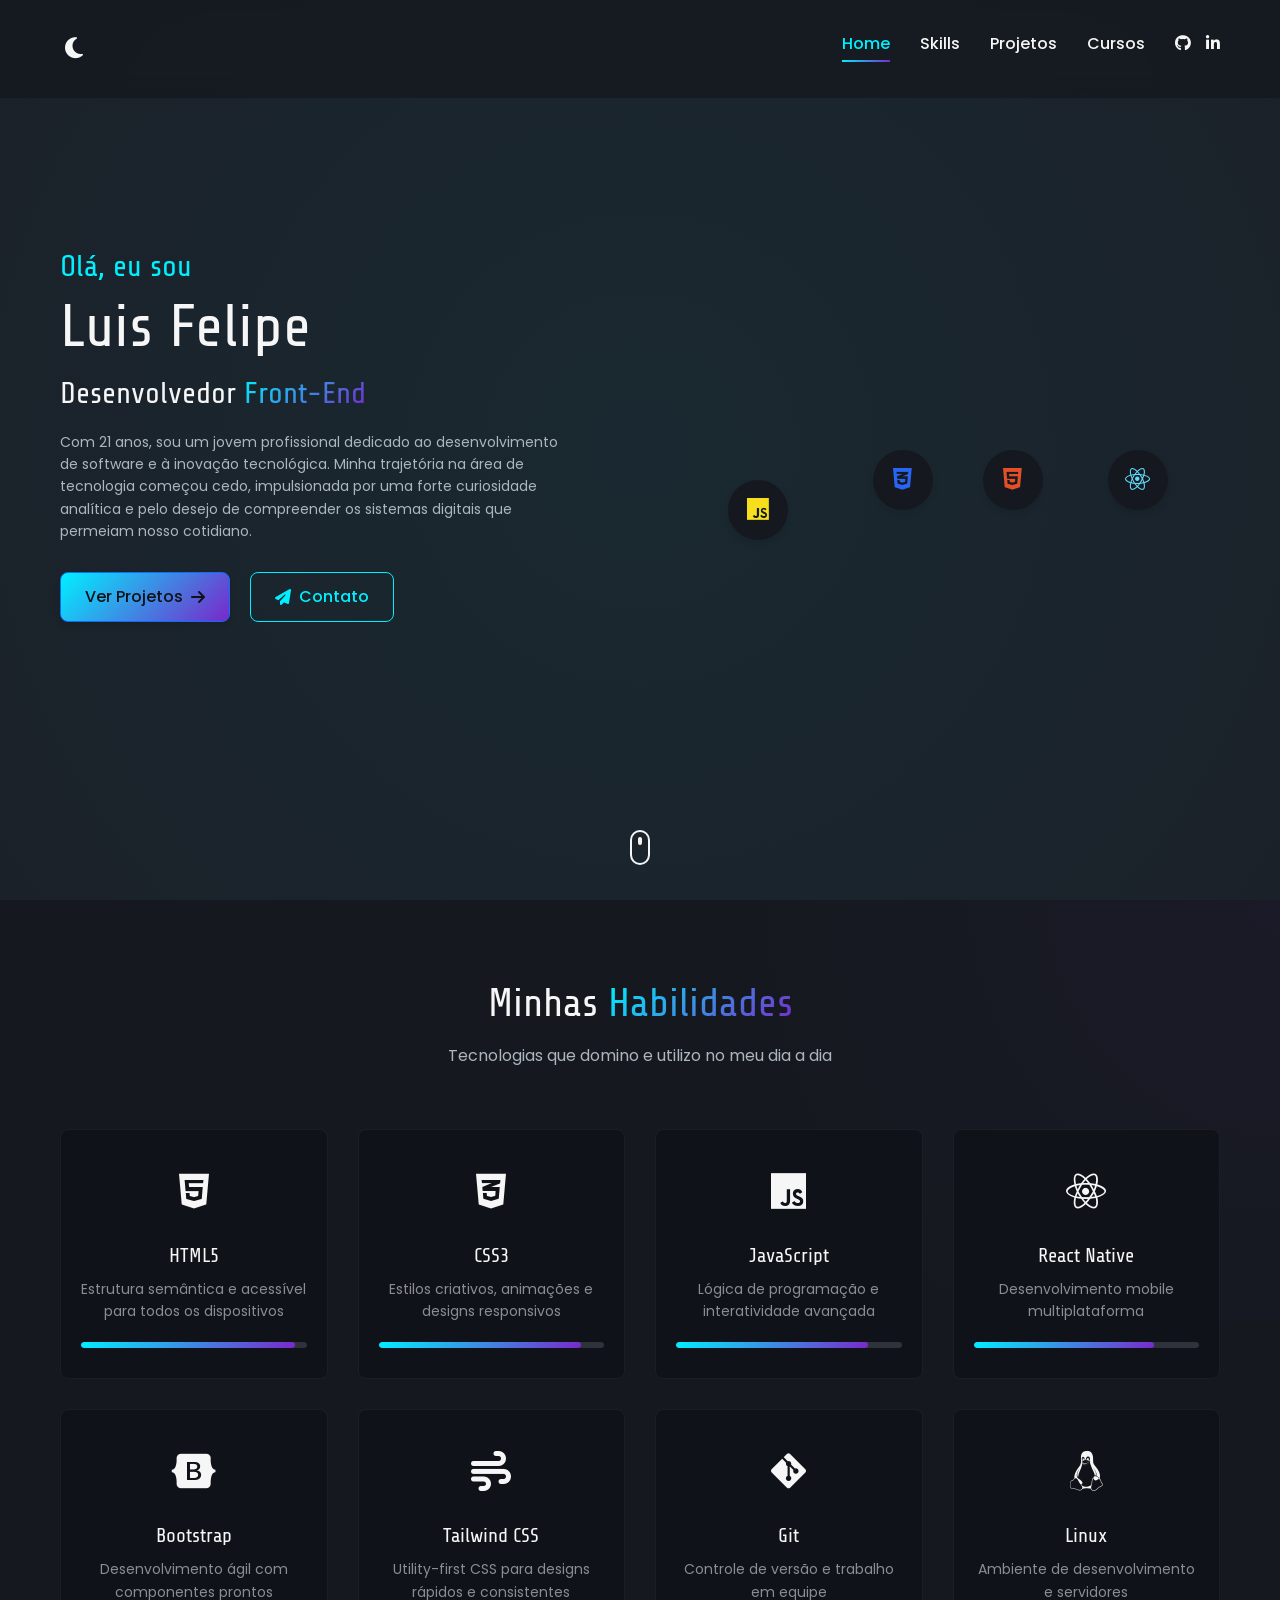
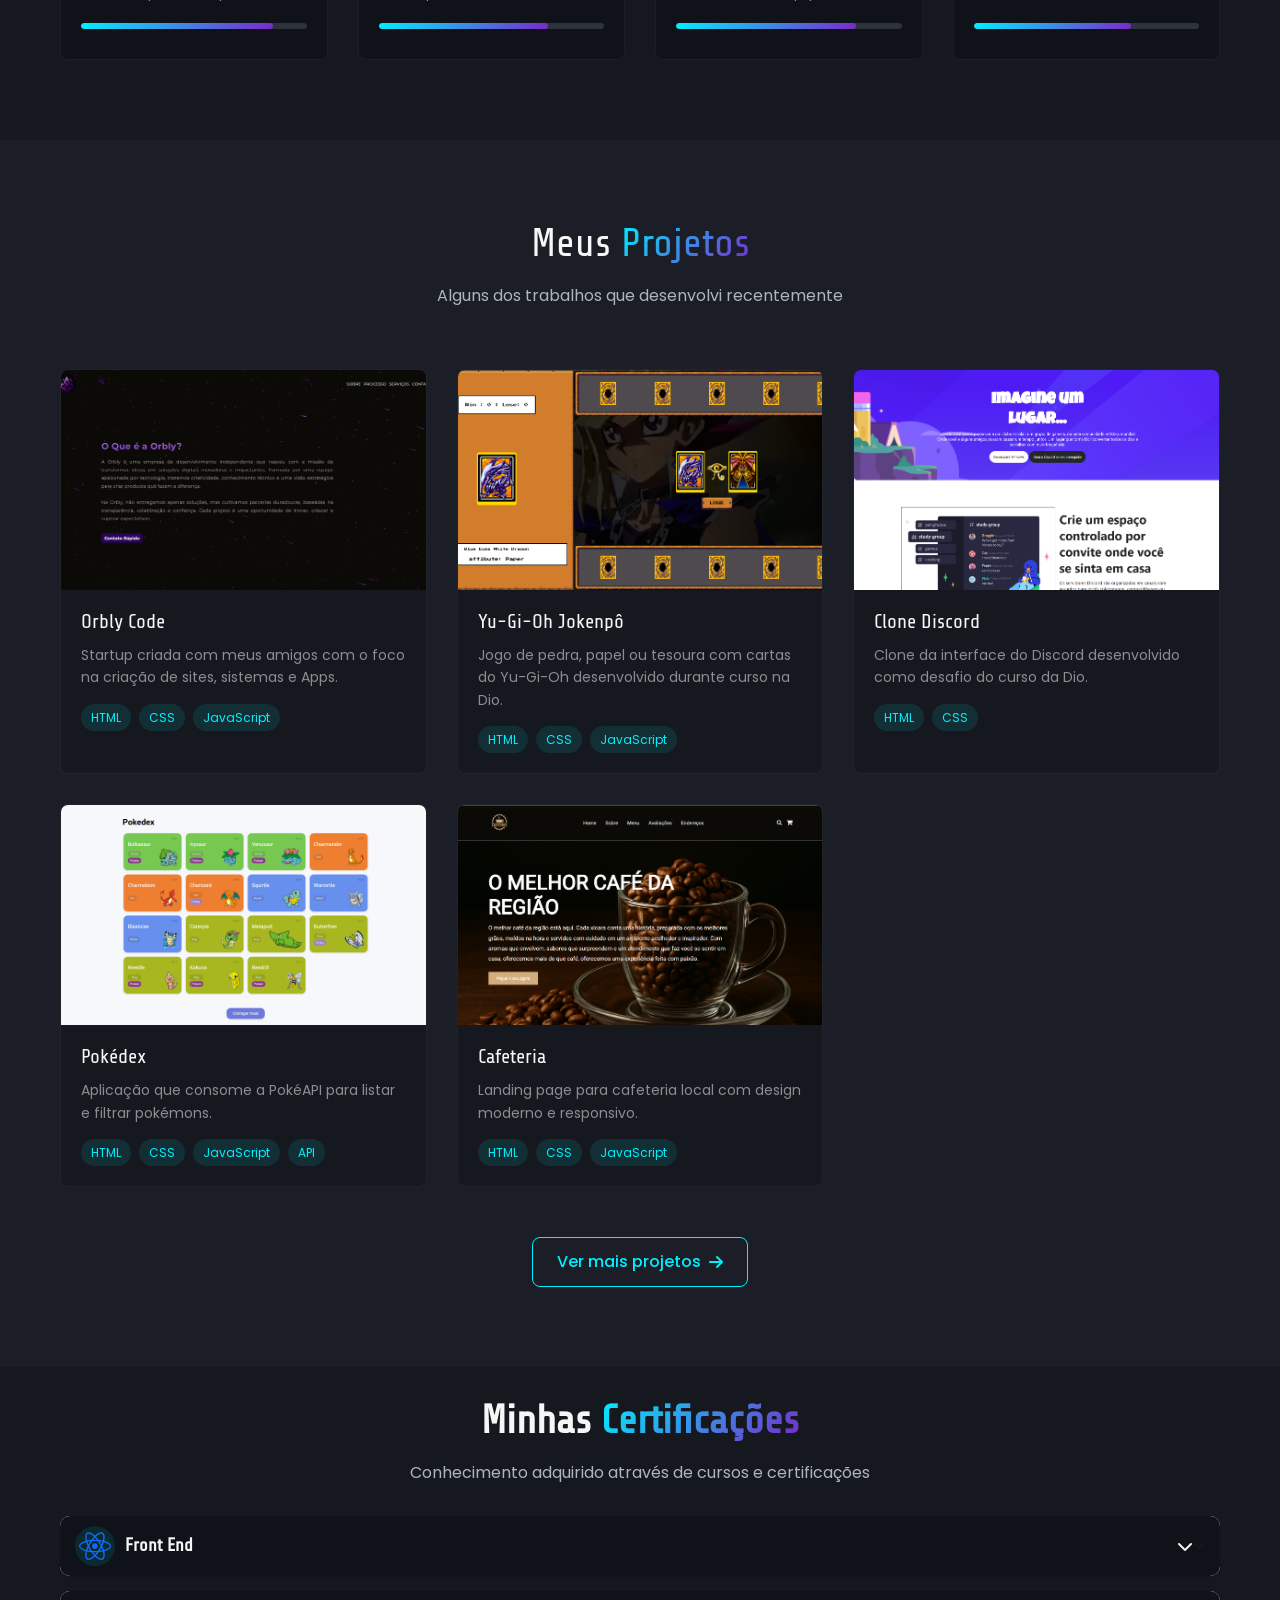
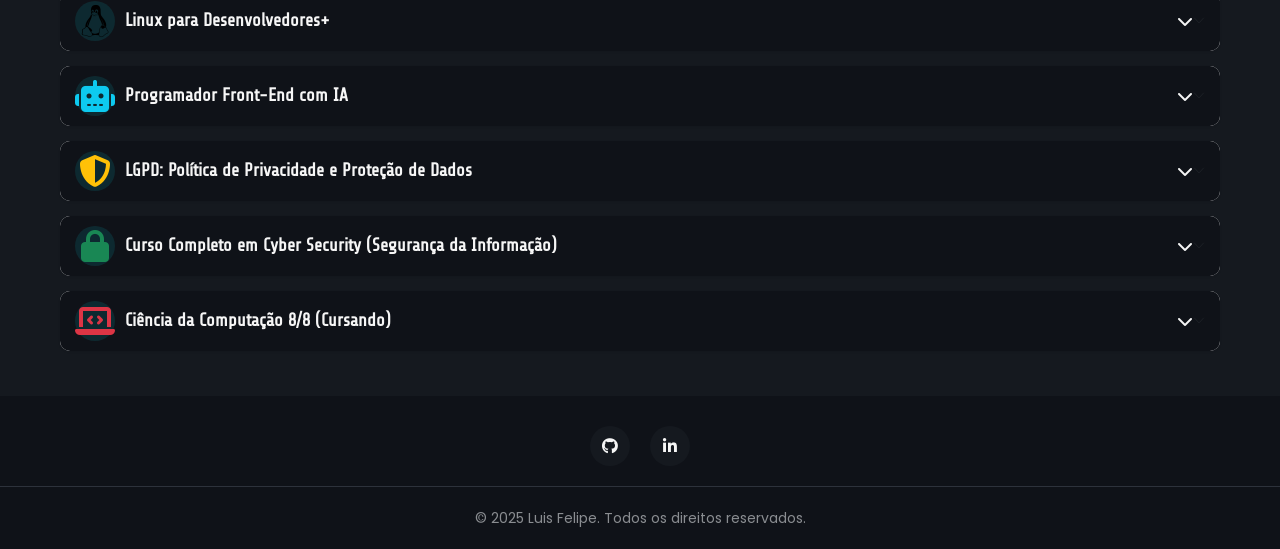
==== index.html @ 1c17e4b0 "add certificacoes" ====
<!DOCTYPE html>
<html lang="pt-br">
<head>
    <meta charset="UTF-8">
    <meta name="viewport" content="width=device-width, initial-scale=1.0">
    <title>Portifólio de Luis Felipe</title>
    <meta name="description" content="Portfólio de Luis Felipe - Desenvolvedor Front-End especializado em React, JavaScript e interfaces modernas">

    <!-- Favicon -->
    <link rel="shortcut icon" href="./img/ico.png" type="image/x-icon">
    
    <!-- Fontes -->
    <link rel="preconnect" href="https://fonts.googleapis.com">
    <link rel="preconnect" href="https://fonts.gstatic.com" crossorigin>
    <link href="https://fonts.googleapis.com/css2?family=Poppins:wght@300;400;500;600;700&family=Share+Tech&display=swap" rel="stylesheet">

    <!-- Ícones -->
    <link rel="stylesheet" href="https://cdnjs.cloudflare.com/ajax/libs/font-awesome/6.4.0/css/all.min.css">
    
    <link href="https://cdn.jsdelivr.net/npm/bootstrap@5.3.0/dist/css/bootstrap.min.css" rel="stylesheet">

    <!-- CSS -->
    <link rel="stylesheet" href="./css/style.css">
    <link rel="stylesheet" href="./css/resp.css">
</head>
<body class="dark-mode">
    <!-- Cursor Personalizado -->
    <div class="cursor"></div>
    <div class="cursor-follower"></div>

    <!-- Navbar -->
    <header class="header">
    <div class="container">
        <nav class="navbar">
            <!-- Botão de Toggle de Tema no lugar da logo -->
            <button id="theme-toggle" class="theme-toggle logo-replacement" aria-label="Alternar modo claro/escuro">
                <i class="fas fa-moon"></i>
            </button>
            
            <div class="hamburger" id="hamburger">
                <span class="bar"></span>
                <span class="bar"></span>
                <span class="bar"></span>
            </div>
            
            <ul class="nav-menu" id="nav-menu">
                <li class="nav-item"><a href="#home" class="nav-link active">Home</a></li>
                <li class="nav-item"><a href="#skills" class="nav-link">Skills</a></li>
                <li class="nav-item"><a href="#work" class="nav-link">Projetos</a></li>
                <li class="nav-item"><a href="#courses" class="nav-link">Cursos</a></li>
                <li class="nav-item">
                    <a href="https://github.com/Luisbmth" target="_blank" class="social-icon">
                        <i class="fab fa-github"></i>
                    </a>
                    <a href="https://www.linkedin.com/in/luis-felipe-371638280/" target="_blank" class="social-icon">
                        <i class="fab fa-linkedin-in"></i>
                    </a>
                </li>
            </ul>
        </nav>
    </div>
</header>

    <main>
        <!-- Hero Section -->
        <section id="home" class="hero">
            <div class="container">
                <div class="hero-content">
                    <div class="hero-text">
                        <h4 class="greeting">Olá, eu sou</h4>
                        <h1 class="hero-title">Luis Felipe</h1>
                        <h2 class="hero-subtitle">Desenvolvedor <span class="text-gradient">Front-End</span></h2>
                        
                        <p class="hero-description">
                            Com 21 anos, sou um jovem profissional dedicado ao desenvolvimento de software e à inovação tecnológica. Minha trajetória na área de tecnologia começou cedo, impulsionada por uma forte curiosidade analítica e pelo desejo de compreender os sistemas digitais que permeiam nosso cotidiano.
                        </p>
                        
                        <div class="hero-buttons">
                            <a href="#work" class="btn btn-primary">
                                Ver Projetos <i class="fas fa-arrow-right"></i>
                            </a>
                            <a href="https://www.linkedin.com/in/luis-felipe-371638280/" target="_blank" class="btn btn-outline">
                                <i class="fas fa-paper-plane"></i> Contato
                            </a>
                        </div>
                    </div>
                    
                    <div class="hero-image">
                        <div class="image-wrapper">
                            <div class="tech-stack">
                                <div class="tech-icon react"><i class="fab fa-react"></i></div>
                                <div class="tech-icon js"><i class="fab fa-js"></i></div>
                                <div class="tech-icon html"><i class="fab fa-html5"></i></div>
                                <div class="tech-icon css"><i class="fab fa-css3-alt"></i></div>
                            </div>
                        </div>
                    </div>
                </div>
                
                <div class="scroll-down">
                    <a href="#skills" class="scroll-link">
                        <span class="scroll-wheel"></span>
                    </a>
                </div>
            </div>
        </section>

        <!-- Skills Section -->
        <section id="skills" class="skills-section">
            <div class="container">
                <div class="section-header">
                    <h2 class="section-title">Minhas <span class="text-gradient">Habilidades</span></h2>
                    <p class="section-subtitle">Tecnologias que domino e utilizo no meu dia a dia</p>
                </div>
                
                <div class="skills-grid">
                    <div class="skill-card" data-aos="fade-up">
                        <div class="skill-icon">
                            <i class="fab fa-html5"></i>
                        </div>
                        <h3 class="skill-title">HTML5</h3>
                        <p class="skill-description">Estrutura semântica e acessível para todos os dispositivos</p>
                        <div class="skill-progress">
                            <div class="progress-bar" style="width: 95%"></div>
                        </div>
                    </div>
                    
                    <div class="skill-card" data-aos="fade-up" data-aos-delay="100">
                        <div class="skill-icon">
                            <i class="fab fa-css3-alt"></i>
                        </div>
                        <h3 class="skill-title">CSS3</h3>
                        <p class="skill-description">Estilos criativos, animações e designs responsivos</p>
                        <div class="skill-progress">
                            <div class="progress-bar" style="width: 90%"></div>
                        </div>
                    </div>
                    
                    <div class="skill-card" data-aos="fade-up" data-aos-delay="200">
                        <div class="skill-icon">
                            <i class="fab fa-js"></i>
                        </div>
                        <h3 class="skill-title">JavaScript</h3>
                        <p class="skill-description">Lógica de programação e interatividade avançada</p>
                        <div class="skill-progress">
                            <div class="progress-bar" style="width: 85%"></div>
                        </div>
                    </div>
                    
                    <div class="skill-card" data-aos="fade-up" data-aos-delay="300">
                        <div class="skill-icon">
                            <i class="fab fa-react"></i>
                        </div>
                        <h3 class="skill-title">React Native</h3>
                        <p class="skill-description">Desenvolvimento mobile multiplataforma</p>
                        <div class="skill-progress">
                            <div class="progress-bar" style="width: 80%"></div>
                        </div>
                    </div>
                    
                    <div class="skill-card" data-aos="fade-up" data-aos-delay="400">
                        <div class="skill-icon">
                            <i class="fab fa-bootstrap"></i>
                        </div>
                        <h3 class="skill-title">Bootstrap</h3>
                        <p class="skill-description">Desenvolvimento ágil com componentes prontos</p>
                        <div class="skill-progress">
                            <div class="progress-bar" style="width: 85%"></div>
                        </div>
                    </div>
                    
                    <div class="skill-card" data-aos="fade-up" data-aos-delay="500">
                        <div class="skill-icon">
                            <i class="fas fa-wind"></i>
                        </div>
                        <h3 class="skill-title">Tailwind CSS</h3>
                        <p class="skill-description">Utility-first CSS para designs rápidos e consistentes</p>
                        <div class="skill-progress">
                            <div class="progress-bar" style="width: 75%"></div>
                        </div>
                    </div>
                    
                    <div class="skill-card" data-aos="fade-up" data-aos-delay="600">
                        <div class="skill-icon">
                            <i class="fab fa-git-alt"></i>
                        </div>
                        <h3 class="skill-title">Git</h3>
                        <p class="skill-description">Controle de versão e trabalho em equipe</p>
                        <div class="skill-progress">
                            <div class="progress-bar" style="width: 80%"></div>
                        </div>
                    </div>
                    
                    <div class="skill-card" data-aos="fade-up" data-aos-delay="700">
                        <div class="skill-icon">
                            <i class="fab fa-linux"></i>
                        </div>
                        <h3 class="skill-title">Linux</h3>
                        <p class="skill-description">Ambiente de desenvolvimento e servidores</p>
                        <div class="skill-progress">
                            <div class="progress-bar" style="width: 70%"></div>
                        </div>
                    </div>
                </div>
            </div>
        </section>

        <!-- Projects Section -->
        <section id="work" class="projects-section">
            <div class="container">
                <div class="section-header">
                    <h2 class="section-title">Meus <span class="text-gradient">Projetos</span></h2>
                    <p class="section-subtitle">Alguns dos trabalhos que desenvolvi recentemente</p>
                </div>
                
                <div class="projects-grid">
                    <!-- Projeto 1 -->
                    <div class="project-card" data-aos="fade-up">
                        <div class="project-image">
                            <img src="./img/orblyCode.png" alt="Site OrblyCode">
                            <div class="project-overlay">
                                <div class="project-links">
                                    <a href="https://orblycode.com.br/" target="_blank" class="project-link">
                                        <i class="fas fa-external-link-alt"></i>
                                    </a>
                                    <a href="https://github.com/Luisbmth/orblycode" target="_blank" class="project-link">
                                        <i class="fab fa-github"></i>
                                    </a>
                                </div>
                            </div>
                        </div>
                        <div class="project-info">
                            <h3 class="project-title">Orbly Code</h3>
                            <p class="project-description">
                                Startup criada com meus amigos com o foco na criação de sites, sistemas e Apps.
                            </p>
                            <div class="project-tags">
                                <span class="tag">HTML</span>
                                <span class="tag">CSS</span>
                                <span class="tag">JavaScript</span>
                            </div>
                        </div>
                    </div>
                    
                    <!-- Projeto 2 -->
                    <div class="project-card" data-aos="fade-up" data-aos-delay="100">
                        <div class="project-image">
                            <img src="./img/ygo.png" alt="Jogo Yu-Gi-Oh">
                            <div class="project-overlay">
                                <div class="project-links">                                    
                                    <a href="https://github.com/Luisbmth/js-game-yugioh-jokenpo" target="_blank" class="project-link">
                                        <i class="fab fa-github"></i>
                                    </a>
                                </div>
                            </div>
                        </div>
                        <div class="project-info">
                            <h3 class="project-title">Yu-Gi-Oh Jokenpô</h3>
                            <p class="project-description">
                                Jogo de pedra, papel ou tesoura com cartas do Yu-Gi-Oh desenvolvido durante curso na Dio.
                            </p>
                            <div class="project-tags">
                                <span class="tag">HTML</span>
                                <span class="tag">CSS</span>
                                <span class="tag">JavaScript</span>
                            </div>
                        </div>
                    </div>
                    
                    <!-- Projeto 3 -->
                    <div class="project-card" data-aos="fade-up" data-aos-delay="200">
                        <div class="project-image">
                            <img src="./img/TelaDiscord.png" alt="Clone Discord">
                            <div class="project-overlay">
                                <div class="project-links">
                                    <a href="https://github.com/Luisbmth/Tela-Discord" target="_blank" class="project-link">
                                        <i class="fab fa-github"></i>
                                    </a>
                                </div>
                            </div>
                        </div>
                        <div class="project-info">
                            <h3 class="project-title">Clone Discord</h3>
                            <p class="project-description">
                                Clone da interface do Discord desenvolvido como desafio do curso da Dio.
                            </p>
                            <div class="project-tags">
                                <span class="tag">HTML</span>
                                <span class="tag">CSS</span>
                            </div>
                        </div>
                    </div>
                    
                    <!-- Projeto 4 -->
                    <div class="project-card" data-aos="fade-up" data-aos-delay="300">
                        <div class="project-image">
                            <img src="./img/Captura de tela 2025-08-14 133526.png" alt="Pokedéx">
                            <div class="project-overlay">
                                <div class="project-links">
                                    <a href="https://github.com/Luisbmth/pokedex" target="_blank" class="project-link">
                                        <i class="fab fa-github"></i>
                                    </a>
                                </div>
                            </div>
                        </div>
                        <div class="project-info">
                            <h3 class="project-title">Pokédex</h3>
                            <p class="project-description">
                                Aplicação que consome a PokéAPI para listar e filtrar pokémons.
                            </p>
                            <div class="project-tags">
                                <span class="tag">HTML</span>
                                <span class="tag">CSS</span>
                                <span class="tag">JavaScript</span>
                                <span class="tag">API</span>
                            </div>
                        </div>
                    </div>
                    
                    <!-- Projeto 5 -->
                    <div class="project-card" data-aos="fade-up" data-aos-delay="400">
                        <div class="project-image">
                            <img src="./img/Cafeteria.png" alt="Landing Page Cafeteria">
                            <div class="project-overlay">
                                <div class="project-links">

                                    <a href="https://github.com/Luisbmth/Cafeteria" target="_blank" class="project-link">
                                        <i class="fab fa-github"></i>
                                    </a>
                                </div>
                            </div>
                        </div>
                        <div class="project-info">
                            <h3 class="project-title">Cafeteria</h3>
                            <p class="project-description">
                                Landing page para cafeteria local com design moderno e responsivo.
                            </p>
                            <div class="project-tags">
                                <span class="tag">HTML</span>
                                <span class="tag">CSS</span>
                                <span class="tag">JavaScript</span>
                            </div>
                        </div>
                    </div>
                </div>
                
                <div class="more-projects" data-aos="fade-up">
                    <a href="https://github.com/Luisbmth?tab=repositories" target="_blank" class="btn btn-outline">
                        Ver mais projetos <i class="fas fa-arrow-right"></i>
                    </a>
                </div>
            </div>
        </section>

        <!-- Courses Section -->
        <section id="courses" class="courses-section py-5">
  <div class="container">
    <div class="section-header text-center mb-5">
      <h2 class="section-title display-4 fw-bold">Minhas <span class="text-gradient">Certificações</span></h2>
      <p class="section-subtitle" style="color: #adb5bd;">Conhecimento adquirido através de cursos e certificações</p>
    </div>

    <div class="accordion custom-accordion" id="coursesAccordion">

      <!-- Curso 1 - DIO Front-End -->
      <div class="accordion-item mb-4 border-0 rounded-4 overflow-hidden shadow-sm" data-aos="fade-up">
        <h2 class="accordion-header" id="headingOne">
          <button class="accordion-button collapsed py-3" type="button" data-bs-toggle="collapse"
            data-bs-target="#collapseOne" aria-expanded="false" aria-controls="collapseOne">
            <div class="d-flex align-items-center w-100">
              <div class="course-icon me-3">
                <i class="fab fa-react fa-2x text-primary"></i>
              </div>
              <div class="flex-grow-1">
                <h3 class="mb-0 fw-bold">Front End</h3>
              </div>
              <i class="fas fa-chevron-down ms-auto transition-all"></i>
            </div>
          </button>
        </h2>
        <div id="collapseOne" class="accordion-collapse collapse" aria-labelledby="headingOne"
          data-bs-parent="#coursesAccordion">
          <div class="accordion-body p-4">
            <div class="d-flex align-items-center mb-3">
              <i class="fas fa-university me-2 text-muted"></i>
              <p class="course-institution mb-0"><strong>Instituição:</strong> DIO (Digital Innovation One)</p>
            </div>
            <div class="d-flex align-items-center mb-3">
              <i class="far fa-calendar-alt me-2 text-muted"></i>
              <p class="course-date mb-0"><strong>Conclusão:</strong> 2025</p>
            </div>
            <div class="d-flex mb-3">
              <i class="fas fa-info-circle me-2 mt-1 text-muted"></i>
              <p class="course-description mb-0">
                O Bootcamp Santander 2025 – Front-End foi um curso completo com 102 horas de duração focado em HTML, CSS e JavaScript, onde pude aprimorar meus conhecimentos e desenvolver projetos práticos como interfaces inspiradas em plataformas conhecidas e jogos interativos.
              </p>
            </div>
            <div class="d-flex justify-content-end">
              <a href="https://hermes.dio.me/certificates/GQL2K1IU.pdf" class="btn btn-primary btn-lg px-4 py-2"
                target="_blank">
                <i class="fas fa-certificate me-2"></i> Ver Certificado
              </a>
            </div>
          </div>
        </div>
      </div>

      <!-- Curso 2 - Udemy Linux -->
      <div class="accordion-item mb-4 border-0 rounded-4 overflow-hidden shadow-sm" data-aos="fade-up"
        data-aos-delay="100">
        <h2 class="accordion-header" id="headingTwo">
          <button class="accordion-button collapsed py-3" type="button" data-bs-toggle="collapse"
            data-bs-target="#collapseTwo" aria-expanded="false" aria-controls="collapseTwo">
            <div class="d-flex align-items-center w-100">
              <div class="course-icon me-3">
                <i class="fab fa-linux fa-2x text-black"></i>
              </div>
              <div class="flex-grow-1">
                <h3 class="mb-0 fw-bold">Linux para Desenvolvedores+</h3>
              </div>
              <i class="fas fa-chevron-down ms-auto transition-all"></i>
            </div>
          </button>
        </h2>
        <div id="collapseTwo" class="accordion-collapse collapse" aria-labelledby="headingTwo"
          data-bs-parent="#coursesAccordion">
          <div class="accordion-body p-4">
            <div class="d-flex align-items-center mb-3">
              <i class="fas fa-university me-2 text-muted"></i>
              <p class="course-institution mb-0"><strong>Instituição:</strong> Udemy</p>
            </div>
            <div class="d-flex align-items-center mb-3">
              <i class="far fa-calendar-alt me-2 text-muted"></i>
              <p class="course-date mb-0"><strong>Conclusão:</strong> 2025</p>
            </div>
            <div class="d-flex mb-3">
              <i class="fas fa-info-circle me-2 mt-1 text-muted"></i>
              <p class="course-description mb-0">
                Formação prática sobre terminal, shell scripting e configuração de ambientes LAMP (Apache, MySQL, PHP). O curso abrangeu permissões, pacotes, redes e segurança no ambiente Linux.
              </p>
            </div>
            <div class="d-flex justify-content-end">
              <a href="https://www.udemy.com/course/linux-para-desenvolvedores-com-terminal-shell-apache/?couponCode=PMNVD2025"
                class="btn btn-primary btn-lg px-4 py-2" target="_blank">
                <i class="fas fa-certificate me-2"></i> Ver Certificado
              </a>
            </div>
          </div>
        </div>
      </div>

      <!-- Curso 3 - Senac Front-End com IA -->
      <div class="accordion-item mb-4 border-0 rounded-4 overflow-hidden shadow-sm" data-aos="fade-up"
        data-aos-delay="200">
        <h2 class="accordion-header" id="headingThree">
          <button class="accordion-button collapsed py-3" type="button" data-bs-toggle="collapse"
            data-bs-target="#collapseThree" aria-expanded="false" aria-controls="collapseThree">
            <div class="d-flex align-items-center w-100">
              <div class="course-icon me-3">
                <i class="fas fa-robot fa-2x text-info"></i>
              </div>
              <div class="flex-grow-1">
                <h3 class="mb-0 fw-bold">Programador Front-End com IA</h3>
              </div>
              <i class="fas fa-chevron-down ms-auto transition-all"></i>
            </div>
          </button>
        </h2>
        <div id="collapseThree" class="accordion-collapse collapse" aria-labelledby="headingThree"
          data-bs-parent="#coursesAccordion">
          <div class="accordion-body p-4">
            <div class="d-flex align-items-center mb-3">
              <i class="fas fa-university me-2 text-muted"></i>
              <p class="course-institution mb-0"><strong>Instituição:</strong> Senac RJ</p>
            </div>
            <div class="d-flex align-items-center mb-3">
              <i class="far fa-calendar-alt me-2 text-muted"></i>
              <p class="course-date mb-0"><strong>Conclusão:</strong> 2025</p>
            </div>
            <div class="d-flex mb-3">
              <i class="fas fa-info-circle me-2 mt-1 text-muted"></i>
              <p class="course-description mb-0">
                Curso de aperfeiçoamento com 80h focado em HTML, CSS, JavaScript, React e integração com Inteligência Artificial, unindo tecnologia e inovação em projetos reais.
              </p>
            </div>
            <div class="d-flex justify-content-end">
              <a href="assets/certificados/LUIS FELIPE LEITE SANTOS-PROGRAMADOR FRONT-END COM IA - Certificado-VersaoImpressao.pdf"
                class="btn btn-primary btn-lg px-4 py-2" target="_blank">
                <i class="fas fa-certificate me-2"></i> Ver Certificado
              </a>
            </div>
          </div>
        </div>
      </div>

      <!-- Curso 4 - Udemy LGPD -->
      <div class="accordion-item mb-4 border-0 rounded-4 overflow-hidden shadow-sm" data-aos="fade-up"
        data-aos-delay="250">
        <h2 class="accordion-header" id="headingFour">
          <button class="accordion-button collapsed py-3" type="button" data-bs-toggle="collapse"
            data-bs-target="#collapseFour" aria-expanded="false" aria-controls="collapseFour">
            <div class="d-flex align-items-center w-100">
              <div class="course-icon me-3">
                <i class="fas fa-shield-alt fa-2x text-warning"></i>
              </div>
              <div class="flex-grow-1">
                <h3 class="mb-0 fw-bold">LGPD: Política de Privacidade e Proteção de Dados</h3>
              </div>
              <i class="fas fa-chevron-down ms-auto transition-all"></i>
            </div>
          </button>
        </h2>
        <div id="collapseFour" class="accordion-collapse collapse" aria-labelledby="headingFour"
          data-bs-parent="#coursesAccordion">
          <div class="accordion-body p-4">
            <div class="d-flex align-items-center mb-3">
              <i class="fas fa-university me-2 text-muted"></i>
              <p class="course-institution mb-0"><strong>Instituição:</strong> Udemy</p>
            </div>
            <div class="d-flex align-items-center mb-3">
              <i class="far fa-calendar-alt me-2 text-muted"></i>
              <p class="course-date mb-0"><strong>Conclusão:</strong> 2025</p>
            </div>
            <div class="d-flex mb-3">
              <i class="fas fa-info-circle me-2 mt-1 text-muted"></i>
              <p class="course-description mb-0">
                Curso sobre a Lei Geral de Proteção de Dados (LGPD), privacidade, compliance e governança de dados conforme ISO 29100 e 27701.
              </p>
            </div>
            <div class="d-flex justify-content-end">
              <a href="https://www.udemy.com/certificate/UC-b115bb2a-4f89-4484-aa19-03bc582af520/"
                class="btn btn-primary btn-lg px-4 py-2" target="_blank">
                <i class="fas fa-certificate me-2"></i> Ver Certificado
              </a>
            </div>
          </div>
        </div>
      </div>

      <!-- Curso 5 - Udemy Cyber Security -->
      <div class="accordion-item mb-4 border-0 rounded-4 overflow-hidden shadow-sm" data-aos="fade-up"
        data-aos-delay="300">
        <h2 class="accordion-header" id="headingFive">
          <button class="accordion-button collapsed py-3" type="button" data-bs-toggle="collapse"
            data-bs-target="#collapseFive" aria-expanded="false" aria-controls="collapseFive">
            <div class="d-flex align-items-center w-100">
              <div class="course-icon me-3">
                <i class="fas fa-lock fa-2x text-success"></i>
              </div>
              <div class="flex-grow-1">
                <h3 class="mb-0 fw-bold">Curso Completo em Cyber Security (Segurança da Informação)</h3>
              </div>
              <i class="fas fa-chevron-down ms-auto transition-all"></i>
            </div>
          </button>
        </h2>
        <div id="collapseFive" class="accordion-collapse collapse" aria-labelledby="headingFive"
          data-bs-parent="#coursesAccordion">
          <div class="accordion-body p-4">
            <div class="d-flex align-items-center mb-3">
              <i class="fas fa-university me-2 text-muted"></i>
              <p class="course-institution mb-0"><strong>Instituição:</strong> Udemy</p>
            </div>
            <div class="d-flex align-items-center mb-3">
              <i class="far fa-calendar-alt me-2 text-muted"></i>
              <p class="course-date mb-0"><strong>Conclusão:</strong> 2025</p>
            </div>
            <div class="d-flex mb-3">
              <i class="fas fa-info-circle me-2 mt-1 text-muted"></i>
              <p class="course-description mb-0">
                Formação completa em Cibersegurança com foco em ataques, defesas, WAF, firewall, MFA e práticas de DevSecOps.
              </p>
            </div>
            <div class="d-flex justify-content-end">
              <a href="https://www.udemy.com/certificate/UC-ad2d97c5-f6c3-4ffe-9617-f78f0c2161d4/"
                class="btn btn-primary btn-lg px-4 py-2" target="_blank">
                <i class="fas fa-certificate me-2"></i> Ver Certificado
              </a>
            </div>
          </div>
        </div>
      </div>

      <!-- Curso 6 - Graduação -->
      <div class="accordion-item mb-4 border-0 rounded-4 overflow-hidden shadow-sm" data-aos="fade-up"
        data-aos-delay="350">
        <h2 class="accordion-header" id="headingSix">
          <button class="accordion-button collapsed py-3" type="button" data-bs-toggle="collapse"
            data-bs-target="#collapseSix" aria-expanded="false" aria-controls="collapseSix">
            <div class="d-flex align-items-center w-100">
              <div class="course-icon me-3">
                <i class="fas fa-laptop-code fa-2x text-danger"></i>
              </div>
              <div class="flex-grow-1">
                <h3 class="mb-0 fw-bold">Ciência da Computação 8/8 (Cursando)</h3>
              </div>
              <i class="fas fa-chevron-down ms-auto transition-all"></i>
            </div>
          </button>
        </h2>
        <div id="collapseSix" class="accordion-collapse collapse" aria-labelledby="headingSix"
          data-bs-parent="#coursesAccordion">
          <div class="accordion-body p-4">
            <div class="d-flex align-items-center mb-3">
              <i class="fas fa-university me-2 text-muted"></i>
              <p class="course-institution mb-0"><strong>Instituição:</strong> Faculdade Anhanguera - Niterói</p>
            </div>
            <div class="d-flex align-items-center mb-3">
              <i class="far fa-calendar-alt me-2 text-muted"></i>
              <p class="course-date mb-0"><strong>Conclusão:</strong> 2025</p>
            </div>
            <div class="d-flex mb-3">
              <i class="fas fa-info-circle me-2 mt-1 text-muted"></i>
              <p class="course-description mb-0">
                Graduação em Ciência da Computação com foco em desenvolvimento de software, algoritmos e inteligência artificial.
              </p>
            </div>
            <div class="d-flex justify-content-end">
              <a href="#" class="btn btn-primary btn-lg px-4 py-2 disabled" target="_blank">
                <i class="fas fa-graduation-cap me-2"></i> Em Andamento
              </a>
            </div>
          </div>
        </div>
      </div>

    </div>
  </div>
</section>

    </main>

    <!-- Footer -->
    <footer class="footer">
        <div class="container">
                <div class="footer-column">
                    <div class="social-links">
                        <a href="https://github.com/Luisbmth" target="_blank"><i class="fab fa-github"></i></a>
                        <a href="https://www.linkedin.com/in/luis-felipe-371638280/" target="_blank"><i class="fab fa-linkedin-in"></i></a>
                        
                    </div>
                </div>
            </div> 
            <div class="footer-bottom">
                <p>&copy; 2025 Luis Felipe. Todos os direitos reservados.</p>
            </div>
        </div>
    </footer>

    <!-- Back to Top Button -->
    <a href="#" class="back-to-top" id="back-to-top">
        <i class="fas fa-arrow-up"></i>
    </a>

    <!-- Scripts -->
        <script src="https://cdn.jsdelivr.net/npm/bootstrap@5.3.0/dist/js/bootstrap.bundle.min.js"></script>
    <script src="https://unpkg.com/aos@next/dist/aos.js"></script>
    <script src="./js/scripts.js"></script>
</body>
</html>
---- css/style.css ----
/* Variáveis */
:root {
    --primary: #00f0ff;
    --primary-dark: #00c5d4;
    --secondary: #7928ca;
    --dark: #1B1E26;
    --darker: #15191F;
    --darkest: #0f1218;
    --light: #f6f6f6;
    --lighter: #ffffff;
    --gray: #2d323b;
    --gray-light: #8a8d91;
    
    --gradient: linear-gradient(135deg, var(--primary), var(--secondary));
    
    --shadow: 0 4px 6px rgba(0, 0, 0, 0.1);
    --shadow-md: 0 10px 15px rgba(0, 0, 0, 0.1);
    --shadow-lg: 0 20px 25px rgba(0, 0, 0, 0.1);
    
    --transition: all 0.3s ease;
    --transition-fast: all 0.15s ease;
    
    --border-radius: 8px;
    --border-radius-sm: 4px;
}

/* Reset e Base */
* {
    margin: 0;
    padding: 0;
    box-sizing: border-box;
    scroll-behavior: smooth;
}

html {
    font-size: 62.5%;
}

body {
    font-family: 'Poppins', sans-serif;
    background-color: var(--dark);
    color: var(--light);
    line-height: 1.6;
    overflow-x: hidden;
}

h1, h2, h3, h4 {
    font-family: 'Share Tech', sans-serif;
    line-height: 1.2;
}

a {
    text-decoration: none;
    color: inherit;
}

img {
    max-width: 100%;
    display: block;
}

ul {
    list-style: none;
}

.container {
    width: 100%;
    max-width: 1200px;
    margin: 0 auto;
    padding: 0 2rem;
}

section {
    padding: 8rem 0;
}

.text-gradient {
    background: var(--gradient);
    -webkit-background-clip: text;
    background-clip: text;
    color: transparent;
}

/* Botões */
.btn {
    display: inline-flex;
    align-items: center;
    justify-content: center;
    padding: 1.2rem 2.4rem;
    border-radius: var(--border-radius);
    font-weight: 500;
    font-size: 1.6rem;
    transition: var(--transition);
    gap: 0.8rem;
}

.btn-primary {
    background: var(--gradient);
    color: var(--darkest);
    box-shadow: var(--shadow);
}

.btn-primary:hover {
    transform: translateY(-3px);
    box-shadow: var(--shadow-md);
}

.btn-outline {
    border: 1px solid var(--primary);
    color: var(--primary);
}

.btn-outline:hover {
    background-color: var(--primary);
    color: var(--darkest);
    transform: translateY(-3px);
    box-shadow: var(--shadow);
}

/* Header Styles - Atualizado */
.header {
    position: fixed;
    top: 0;
    left: 0;
    width: 100%;
    z-index: 1000;
    padding: 2rem 0;
    transition: var(--transition);
    background-color: rgba(21, 25, 31, 0.8);
    backdrop-filter: blur(10px);
}

.header.scrolled {
    padding: 1.5rem 0;
    box-shadow: var(--shadow);
}

.navbar {
    display: flex;
    justify-content: space-between;
    align-items: center;
    position: relative;
}

/* Menu Hamburguer */
/* Estilos base do hamburguer */
.hamburger {
    display: none; /* Escondido por padrão */
    cursor: pointer;
    background: transparent;
    border: none;
    padding: 0.5rem;
    z-index: 1001;
    width: 30px;
    height: 24px;
    position: relative;
}

.bar {
    display: block;
    width: 100%;
    height: 3px;
    background-color: var(--light);
    transition: var(--transition);
    position: absolute;
    left: 0;
}

.bar:nth-child(1) {
    top: 0;
}

.bar:nth-child(2) {
    top: 50%;
    transform: translateY(-50%);
}

.bar:nth-child(3) {
    bottom: 0;
}

.hamburger.active .bar:nth-child(1) {
    transform: translateY(10px) rotate(45deg);
}

.hamburger.active .bar:nth-child(2) {
    opacity: 0;
}

.hamburger.active .bar:nth-child(3) {
    transform: translateY(-10px) rotate(-45deg);
}

/* Menu de Navegação */
.nav-menu {
    display: flex;
    align-items: center;
    gap: 3rem;
    transition: var(--transition);
}

.nav-item {
    position: relative;
}

.nav-link {
    font-size: 1.6rem;
    font-weight: 500;
    transition: var(--transition);
    padding: 0.5rem 0;
    position: relative;
}

.nav-link::after {
    content: '';
    position: absolute;
    bottom: 0;
    left: 0;
    width: 0;
    height: 2px;
    background: var(--gradient);
    transition: var(--transition);
}

.nav-link:hover::after,
.nav-link.active::after {
    width: 100%;
}

.nav-link.active {
    color: var(--primary);
}

/* Ícones Sociais no Menu */
.nav-item:last-child {
    display: flex;
    gap: 1.5rem;
}

.social-icon {
    font-size: 1.6rem;
    transition: var(--transition);
}

.social-icon:hover {
    color: var(--primary);
    transform: translateY(-3px);
}

/* Toggle de Tema */
.theme-toggle.logo-replacement {
    background: none;
    border: none;
    font-size: 2.4rem;
    cursor: pointer;
    padding: 0.5rem;
    color: var(--light);
    transition: var(--transition);
    z-index: 1001;
}

.theme-toggle.logo-replacement:hover {
    color: var(--primary);
    transform: scale(1.1);
}

/* Light Mode Styles */
body.light-mode .header {
    background-color: rgba(255, 255, 255, 0.9);
}

body.light-mode .bar,
body.light-mode .theme-toggle.logo-replacement {
    color: var(--darkest);
}

body.light-mode .nav-link {
    color: var(--darkest);
}

body.light-mode .nav-link.active {
    color: var(--primary);
}

/* Hero Section */
.hero {
    min-height: 100vh;
    display: flex;
    align-items: center;
    padding-top: 8rem;
    position: relative;
    overflow: hidden;
}

.hero::before {
    content: '';
    position: absolute;
    top: -50%;
    left: -50%;
    width: 200%;
    height: 200%;
    background: radial-gradient(circle, rgba(0, 240, 255, 0.05) 0%, rgba(0, 240, 255, 0) 70%);
    z-index: -1;
}

.hero-content {
    display: grid;
    grid-template-columns: repeat(2, 1fr);
    align-items: center;
    gap: 5rem;
}

.hero-text {
    max-width: 600px;
}

.greeting {
    font-size: 3rem;
    color: var(--primary);
    margin-bottom: 1rem;
}

.hero-title {
    font-size: 6rem;
    margin-bottom: 1.5rem;
    line-height: 1.1;
}

.hero-subtitle {
    font-size: 3rem;
    margin-bottom: 2rem;
}

.hero-description {
    font-size: 1.4rem;
    color: #adb5bd;
    margin-bottom: 3rem;
    max-width: 500px;
}

.hero-buttons {
    display: flex;
    gap: 2rem;
    margin-bottom: 3rem;
}

.hero-image {
    position: relative;
}

.image-wrapper {
    position: relative;
    max-width: 500px;
    margin: 0 auto;
}

.tech-stack {
    position: absolute;
    width: 100%;
    height: 100%;
    top: 0;
    left: 0;
    z-index: 1;
}

.tech-icon {
    position: absolute;
    width: 60px;
    height: 60px;
    background-color: var(--darker);
    border-radius: 50%;
    display: flex;
    align-items: center;
    justify-content: center;
    font-size: 2.5rem;
    box-shadow: var(--shadow);
    animation: float 6s ease-in-out infinite;
}

.tech-icon.html {
    top: 10%;
    left: 58%;
    color: #e34f26;
    animation-delay: 0s;
}

.tech-icon.css {
    top: 70%;
    left: 36%;
    color: #2965f1;
    animation-delay: 0.5s;
}

.tech-icon.js {
    top: 20%;
    right: -10%;
    color: #f7df1e;
    animation-delay: 1s;
}

.tech-icon.react {
    bottom: 10%;
    right: 0;
    color: #61dafb;
    animation-delay: 1.5s;
}

@keyframes float {
    0%, 100% {
        transform: translateY(0);
    }
    50% {
        transform: translateY(-15px);
    }
}

.scroll-down {
    position: absolute;
    bottom: 3rem;
    left: 50%;
    transform: translateX(-50%);
}

.scroll-link {
    display: flex;
    flex-direction: column;
    align-items: center;
    color: var(--light);
    font-size: 1.4rem;
    transition: var(--transition);
}

.scroll-link:hover {
    color: var(--primary);
}

.scroll-wheel {
    display: block;
    width: 20px;
    height: 35px;
    border: 2px solid var(--light);
    border-radius: 10px;
    margin-bottom: 0.5rem;
    position: relative;
}

.scroll-wheel::before {
    content: '';
    position: absolute;
    top: 5px;
    left: 50%;
    transform: translateX(-50%);
    width: 4px;
    height: 8px;
    background-color: var(--light);
    border-radius: 2px;
    animation: scroll 2s infinite;
}

@keyframes scroll {
    0% {
        opacity: 1;
        transform: translateY(0) translateX(-50%);
    }
    100% {
        opacity: 0;
        transform: translateY(15px) translateX(-50%);
    }
}

/* Sections */
.section-header {
    text-align: center;
    margin-bottom: 6rem;
}

.section-title {
    font-size: 4rem;
    margin-bottom: 1.5rem;
}

.section-subtitle {
    font-size: 1.6rem;
    color: #adb5bd;
    max-width: 600px;
    margin: 0 auto;
}

/* Skills Section */
.skills-section {
    background-color: var(--darker);
    position: relative;
    overflow: hidden;
}

.skills-section::before {
    content: '';
    position: absolute;
    top: -50%;
    right: -50%;
    width: 100%;
    height: 100%;
    background: radial-gradient(circle, rgba(121, 40, 202, 0.05) 0%, rgba(121, 40, 202, 0) 70%);
    z-index: 0;
}

.skills-grid {
    display: grid;
    grid-template-columns: repeat(auto-fill, minmax(250px, 1fr));
    gap: 3rem;
    position: relative;
    z-index: 1;
}

.skill-card {
    background-color: var(--darkest);
    padding: 3rem 2rem;
    border-radius: var(--border-radius);
    text-align: center;
    transition: var(--transition);
    border: 1px solid rgba(255, 255, 255, 0.05);
}

.skill-card:hover {
    transform: translateY(-10px);
    box-shadow: var(--shadow-lg);
    border-color: var(--primary);
}

.skill-icon {
    font-size: 4rem;
    margin-bottom: 2rem;
    transition: var(--transition);
}

.skill-card:hover .skill-icon {
    transform: scale(1.1);
}

.skill-title {
    font-size: 2rem;
    margin-bottom: 1rem;
}

.skill-description {
    font-size: 1.4rem;
    color: var(--gray-light);
    margin-bottom: 2rem;
    min-height: 4.2rem;
}

.skill-progress {
    height: 6px;
    background-color: var(--gray);
    border-radius: 3px;
    overflow: hidden;
}

.progress-bar {
    height: 100%;
    background: var(--gradient);
    border-radius: 3px;
    transition: width 1.5s ease;
}

/* Projects Section */
.projects-section {
    position: relative;
}

.projects-grid {
    display: grid;
    grid-template-columns: repeat(auto-fill, minmax(350px, 1fr));
    gap: 3rem;
}

.project-card {
    background-color: var(--darker);
    border-radius: var(--border-radius);
    overflow: hidden;
    transition: var(--transition);
    border: 1px solid rgba(255, 255, 255, 0.05);
}

.project-card:hover {
    transform: translateY(-10px);
    box-shadow: var(--shadow-lg);
    border-color: var(--primary);
}

.project-image {
    position: relative;
    height: 220px;
    overflow: hidden;
}

.project-image img {
    width: 100%;
    height: 100%;
    object-fit: cover;
    transition: var(--transition);
}

.project-card:hover .project-image img {
    transform: scale(1.05);
}

.project-overlay {
    position: absolute;
    top: 0;
    left: 0;
    width: 100%;
    height: 100%;
    background: rgba(0, 0, 0, 0.7);
    display: flex;
    align-items: center;
    justify-content: center;
    opacity: 0;
    transition: var(--transition);
}

.project-card:hover .project-overlay {
    opacity: 1;
}

.project-links {
    display: flex;
    gap: 2rem;
}

.project-link {
    width: 50px;
    height: 50px;
    background: var(--gradient);
    color: var(--darkest);
    border-radius: 50%;
    display: flex;
    align-items: center;
    justify-content: center;
    font-size: 1.8rem;
    transition: var(--transition);
}

.project-link:hover {
    transform: scale(1.1);
}

.project-info {
    padding: 2rem;
}

.project-title {
    font-size: 2rem;
    margin-bottom: 1rem;
}

.project-description {
    font-size: 1.4rem;
    color: var(--gray-light);
    margin-bottom: 1.5rem;
}

.project-tags {
    display: flex;
    flex-wrap: wrap;
    gap: 0.8rem;
}

.tag {
    font-size: 1.2rem;
    background-color: rgba(0, 240, 255, 0.1);
    color: var(--primary);
    padding: 0.4rem 1rem;
    border-radius: 20px;
}

.more-projects {
    text-align: center;
    margin-top: 5rem;
}

/* Courses Section */
.courses-section {
    background-color: var(--darker);
}

.custom-accordion .accordion-button {
    background-color: var(--darkest);
    color: var(--light);
    font-size: 1.6rem;
    padding: 1.5rem;
    border-radius: var(--border-radius) !important;
    transition: var(--transition);
}

.custom-accordion .accordion-button:not(.collapsed) {
    background-color: var(--darkest);
    color: var(--primary);
}

.custom-accordion .accordion-body {
    padding: 2rem;
    background-color: var(--darkest);
    color: var(--light);
}

.course-icon {
    width: 40px;
    height: 40px;
    display: flex;
    align-items: center;
    justify-content: center;
    border-radius: 50%;
    background-color: rgba(0, 240, 255, 0.1);
    color: var(--primary);
}

.transition-all {
    transition: var(--transition);
}

.accordion-button:not(.collapsed) .fa-chevron-down {
    transform: rotate(180deg);
}

/* Footer */
.footer {
    background-color: var(--darkest);
    padding: 3rem 0 1rem;
}

.social-links {
    display: flex;
    gap: 2rem;
    justify-content: center;
    margin-bottom: 2rem;
}

.social-links a {
    width: 40px;
    height: 40px;
    background-color: var(--darker);
    border-radius: 50%;
    display: flex;
    align-items: center;
    justify-content: center;
    font-size: 1.6rem;
    transition: var(--transition);
}

.social-links a:hover {
    background: var(--gradient);
    color: var(--darkest);
    transform: translateY(-3px);
}

.footer-bottom {
    text-align: center;
    padding-top: 2rem;
    border-top: 1px solid var(--gray);
}

.footer-bottom p {
    font-size: 1.4rem;
    color: var(--gray-light);
}

/* Back to Top */
.back-to-top {
    position: fixed;
    bottom: 2rem;
    right: 2rem;
    width: 50px;
    height: 50px;
    background: var(--gradient);
    color: var(--darkest);
    border-radius: 50%;
    display: flex;
    align-items: center;
    justify-content: center;
    font-size: 1.8rem;
    box-shadow: var(--shadow);
    opacity: 0;
    visibility: hidden;
    transition: var(--transition);
    z-index: 999;
}

.back-to-top.active {
    opacity: 1;
    visibility: visible;
}

.back-to-top:hover {
    transform: translateY(-5px);
}

/* Animações */
[data-aos] {
    transition: opacity 0.5s ease, transform 0.5s ease;
}

[data-aos="fade-up"] {
    transform: translateY(30px);
    opacity: 0;
}

[data-aos="fade-down"] {
    transform: translateY(-30px);
    opacity: 0;
}

[data-aos="fade-right"] {
    transform: translateX(-30px);
    opacity: 0;
}

[data-aos="fade-left"] {
    transform: translateX(30px);
    opacity: 0;
}

[data-aos].aos-animate {
    transform: translate(0);
    opacity: 1;
}

/* Light Mode */
body.light-mode {
    background-color: var(--lighter);
    color: var(--darkest);
}

body.light-mode .header.scrolled {
    background-color: rgba(255, 255, 255, 0.95);
}

body.light-mode .skills-section,
body.light-mode .courses-section {
    background-color: #f5f5f5;
}

body.light-mode .skill-card,
body.light-mode .project-card {
    background-color: var(--lighter);
    border: 1px solid rgba(0, 0, 0, 0.05);
    box-shadow: 0 2px 10px rgba(0, 0, 0, 0.05);
}

body.light-mode .skill-description,
body.light-mode .project-description,
body.light-mode .section-subtitle,
body.light-mode .hero-description {
    color: #666;
}

body.light-mode .footer {
    background-color: #f5f5f5;
    border-top: 1px solid #e0e0e0;
}

body.light-mode .scroll-wheel {
    border-color: var(--darkest);
}

body.light-mode .scroll-wheel::before {
    background-color: var(--darkest);
}

body.light-mode .scroll-link {
    color: var(--darkest);
}

/* Toggle de tema */
.theme-toggle.logo-replacement {
    background: none;
    border: none;
    font-size: 2.4rem;
    cursor: pointer;
    padding: 0.5rem;
    color: var(--light);
    transition: var(--transition);
}

.theme-toggle.logo-replacement:hover {
    color: var(--primary);
    transform: scale(1.1);
}
---- css/resp.css ----
/* Tablet */
@media (max-width: 992px) {
    .hero-content {
        grid-template-columns: 1fr;
        gap: 3rem;
    }
    
    .hero-text {
        text-align: center;
        margin: 0 auto;
    }
    
    .hero-buttons {
        justify-content: center;
    }
    
    .section-title {
        font-size: 3.5rem;
    }

    }

.tech-icon.js {
    margin-top: 3rem;
    left: 7%;
    color: #f7df1e;
    animation-delay: 1s;
}

.tech-icon.react {
    top: 100%;
    right: 5%;
    color: #61dafb;
    animation-delay: 1.5s;
}


/* Mobile Grande */
@media (max-width: 768px) {
    .hamburger {
        display: block;
    }
    
    .hamburger.active .bar:nth-child(1) {
        transform: translateY(8px) rotate(45deg);
    }
    
    .hamburger.active .bar:nth-child(2) {
        opacity: 0;
    }
    
    .hamburger.active .bar:nth-child(3) {
        transform: translateY(-8px) rotate(-45deg);
    }
    
    .nav-menu {
        position: fixed;
        top: 0;
        right: -100%;
        width: 80%;
        height: 100vh;
        background-color: var(--darkest);
        flex-direction: column;
        justify-content: center;
        gap: 3rem;
        transition: var(--transition);
        z-index: 999;
    }
    
    .nav-menu.active {
        right: 0;
    }
    
    .hero-title {
        font-size: 4.5rem;
    }
    
    .hero-subtitle {
        font-size: 2.4rem;
    }
    
    .projects-grid {
        grid-template-columns: repeat(auto-fill, minmax(300px, 1fr));
    }
    
    .accordion-button {
        font-size: 1.4rem;
    }
}

/* Mobile Pequeno */
@media (max-width: 576px) {
    .hero-buttons {
        flex-direction: column;
    }
    
    .hero-title {
        font-size: 3.5rem;
    }
    
    .section-title {
        font-size: 3rem;
    }
    
    .section-subtitle {
        font-size: 1.4rem;
    }
    
    .skill-card, 
    .project-card {
        padding: 2rem;
    }
}



/* Tablet (768px - 992px) */
@media (max-width: 992px) {
    .nav-menu {
        gap: 2rem;
    }
}

/* Mobile (até 768px) */
@media (max-width: 768px) {
    .hamburger {
        display: flex;
        flex-direction: column;
        justify-content: space-between;
        height: 24px;
    }
    
    .nav-menu {
        position: fixed;
        top: 0;
        right: -100%;
        width: 70%;
        height: 100vh;
        background-color: var(--darkest);
        flex-direction: column;
        justify-content: center;
        align-items: center;
        gap: 3rem;
        padding: 8rem 2rem;
        z-index: 1000;
        transition: var(--transition);
    }
    
    .nav-menu.active {
        right: 0;
    }
    
    .nav-item {
        width: 100%;
        text-align: center;
    }
    
    .nav-link {
        font-size: 2rem;
        display: block;
    }
    
    .nav-item:last-child {
        justify-content: center;
        margin-top: 2rem;
    }
    
    .social-icon {
        font-size: 2rem;
    }
    
    /* Ajuste para evitar conflito com o toggle */
    .navbar {
        justify-content: flex-start;
    }
    
    .theme-toggle.logo-replacement {
        order: -1;
        margin-right: auto;
    }
    
    .hamburger {
        margin-left: auto;
    }
}

/* Mobile Pequeno (até 576px) */
@media (max-width: 576px) {
    .nav-menu {
        width: 80%;
    }
    
    .nav-link {
        font-size: 1.8rem;
    }
    
    .header {
        padding: 1.5rem 0;
    }
}
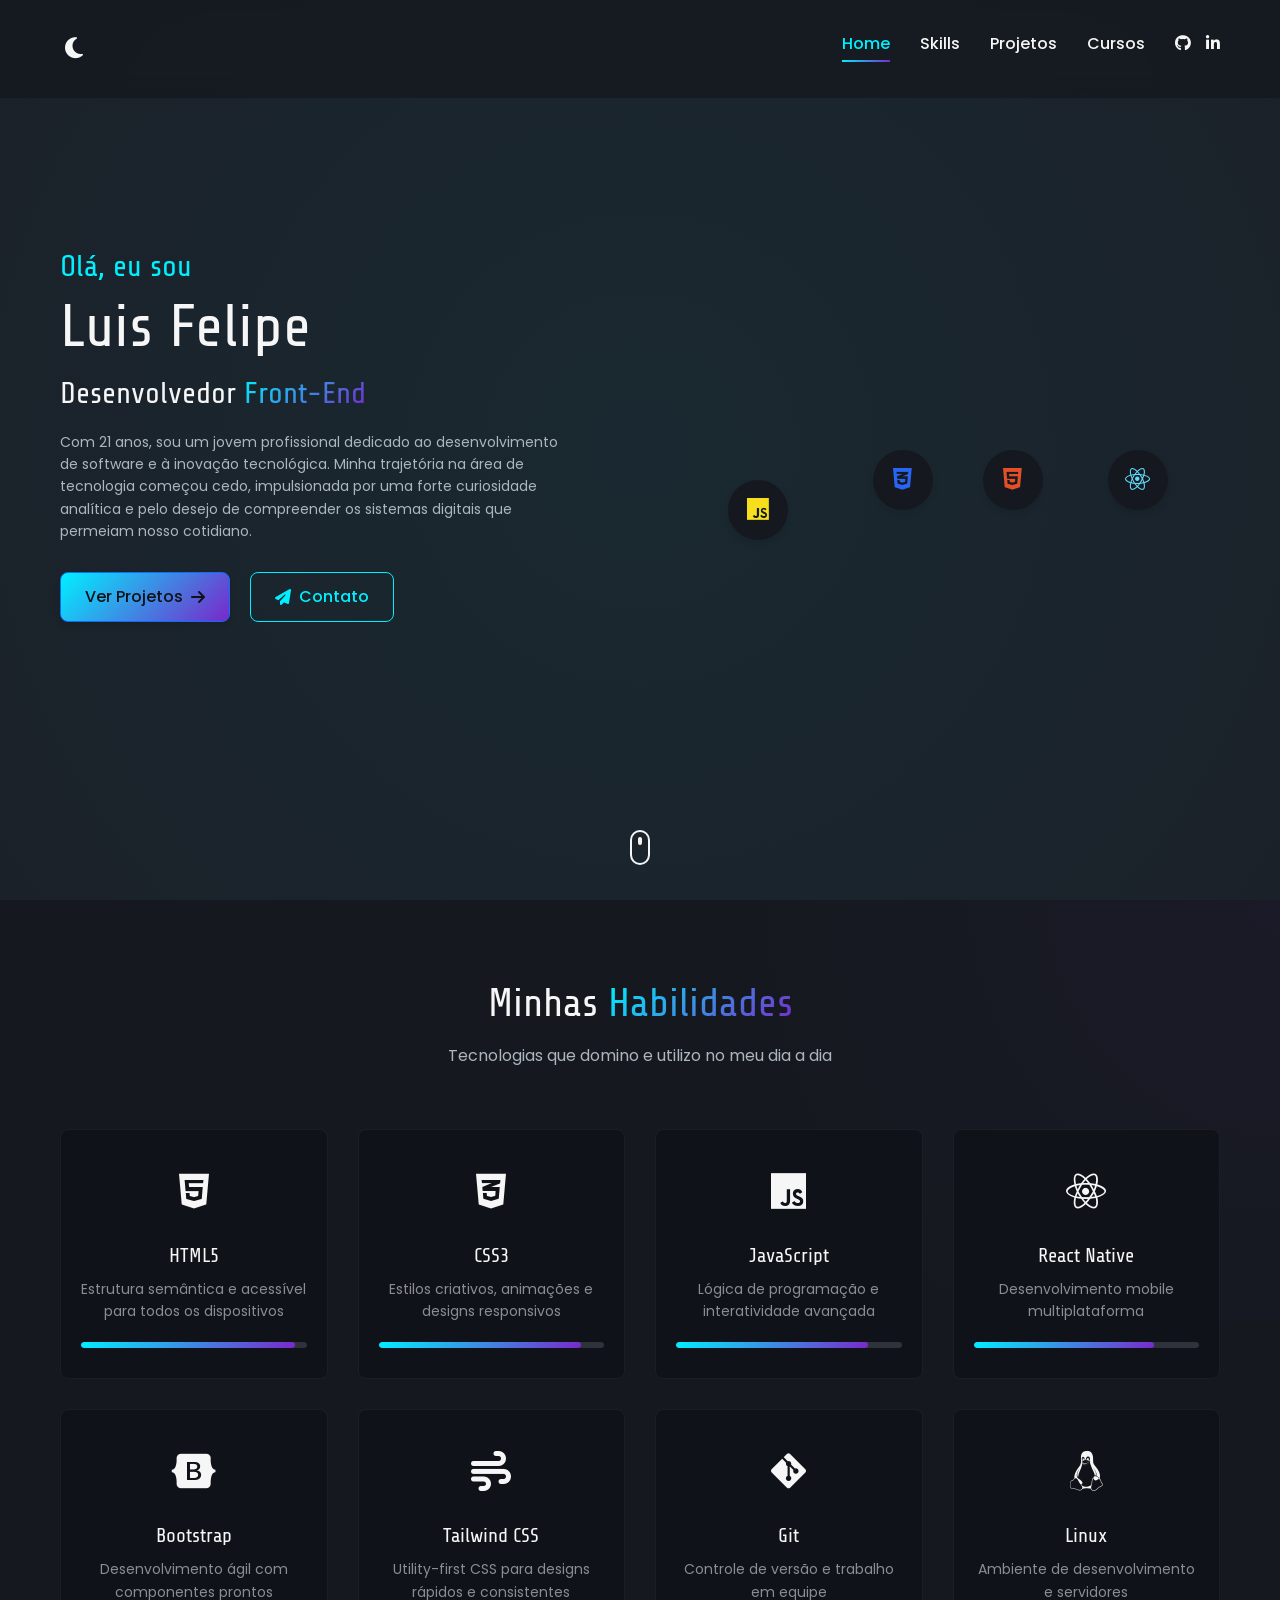
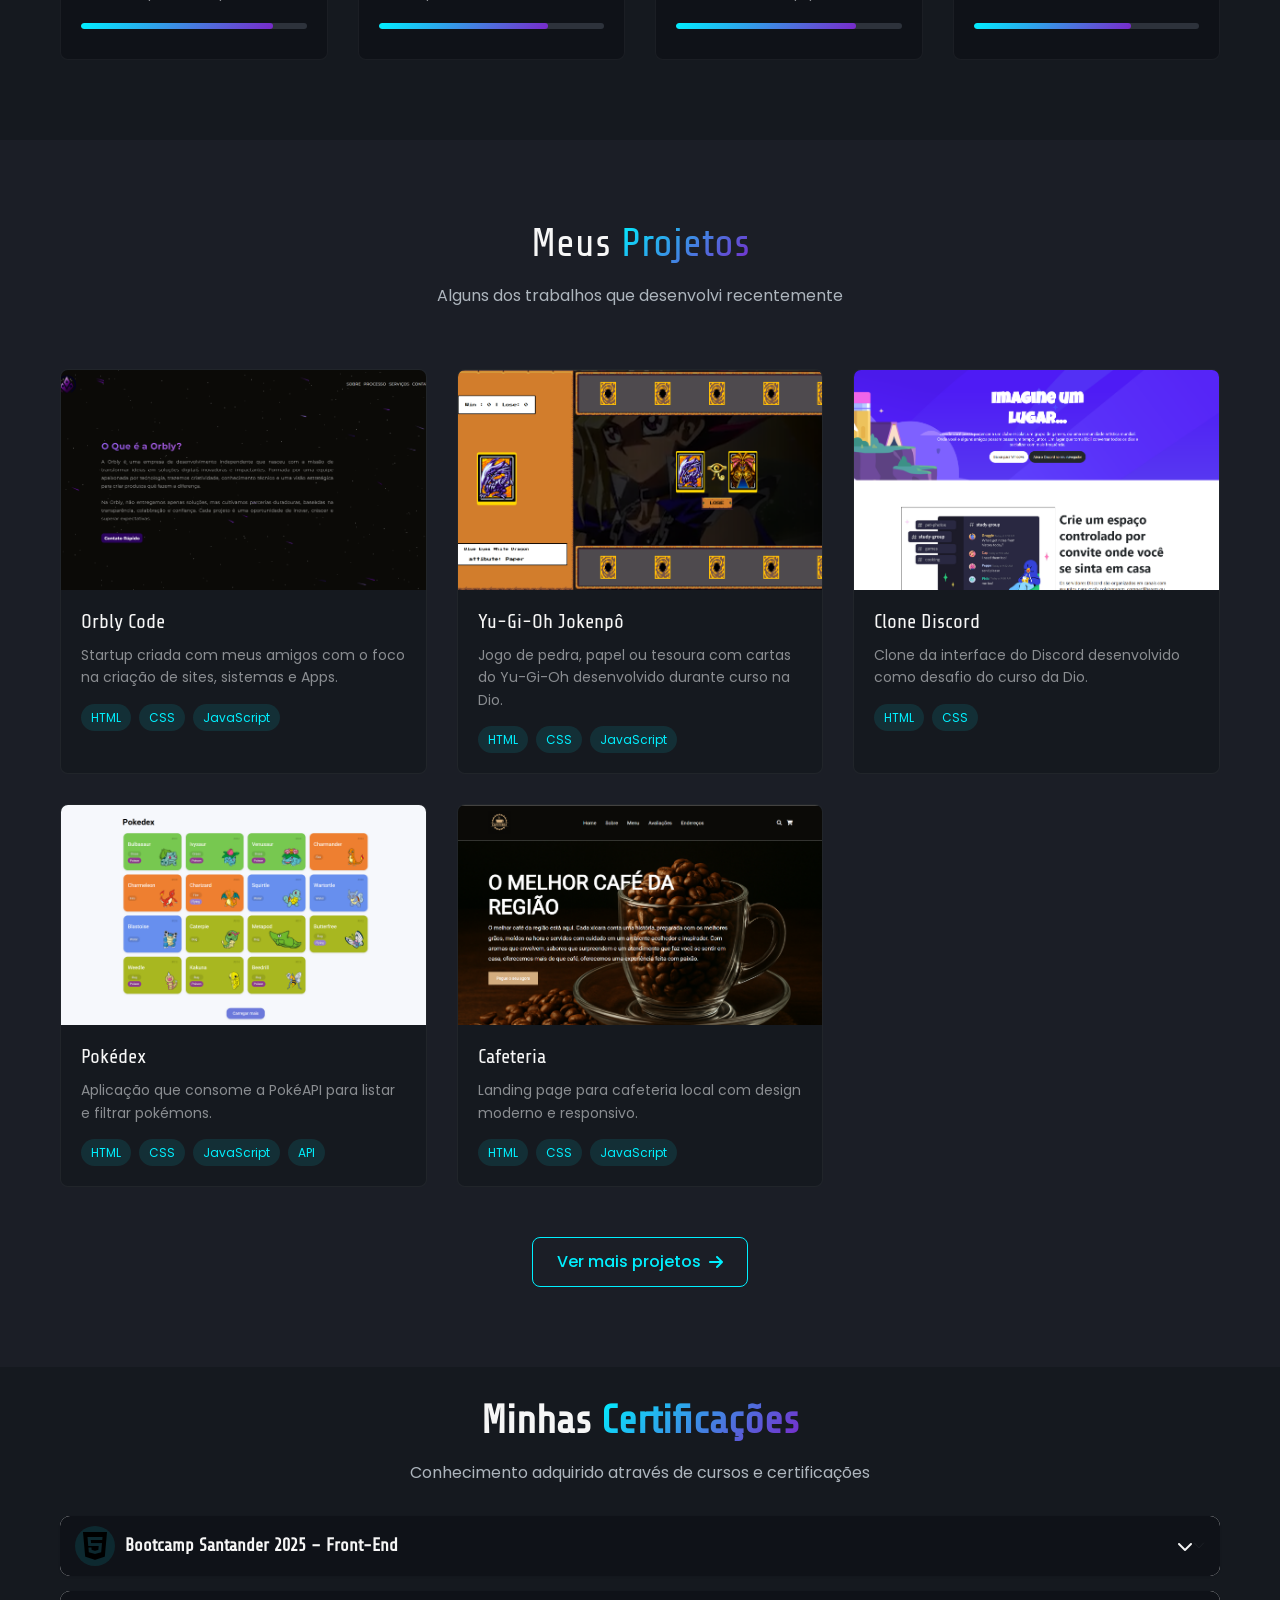
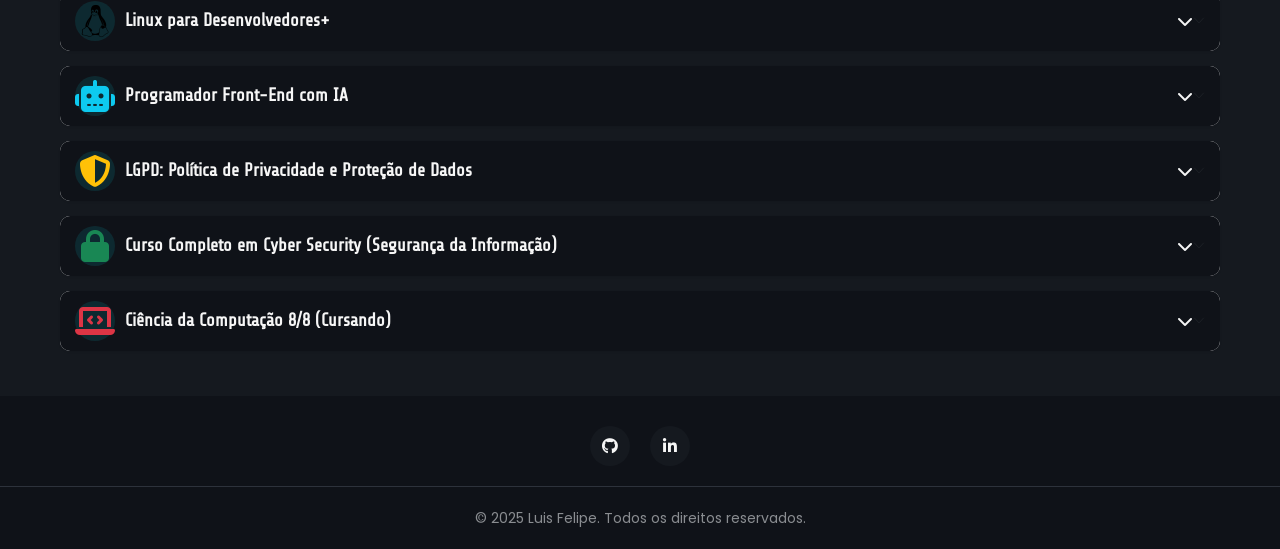
==== commit 3d4ed227: "ajuste de conflito" ====
--- a/index.html
+++ b/index.html
@@ -363,47 +363,49 @@
     <div class="accordion custom-accordion" id="coursesAccordion">
 
       <!-- Curso 1 - DIO Front-End -->
-      <div class="accordion-item mb-4 border-0 rounded-4 overflow-hidden shadow-sm" data-aos="fade-up">
-        <h2 class="accordion-header" id="headingOne">
-          <button class="accordion-button collapsed py-3" type="button" data-bs-toggle="collapse"
-            data-bs-target="#collapseOne" aria-expanded="false" aria-controls="collapseOne">
-            <div class="d-flex align-items-center w-100">
-              <div class="course-icon me-3">
-                <i class="fab fa-react fa-2x text-primary"></i>
-              </div>
-              <div class="flex-grow-1">
-                <h3 class="mb-0 fw-bold">Front End</h3>
-              </div>
-              <i class="fas fa-chevron-down ms-auto transition-all"></i>
-            </div>
-          </button>
-        </h2>
-        <div id="collapseOne" class="accordion-collapse collapse" aria-labelledby="headingOne"
-          data-bs-parent="#coursesAccordion">
-          <div class="accordion-body p-4">
-            <div class="d-flex align-items-center mb-3">
-              <i class="fas fa-university me-2 text-muted"></i>
-              <p class="course-institution mb-0"><strong>Instituição:</strong> DIO (Digital Innovation One)</p>
-            </div>
-            <div class="d-flex align-items-center mb-3">
-              <i class="far fa-calendar-alt me-2 text-muted"></i>
-              <p class="course-date mb-0"><strong>Conclusão:</strong> 2025</p>
-            </div>
-            <div class="d-flex mb-3">
-              <i class="fas fa-info-circle me-2 mt-1 text-muted"></i>
-              <p class="course-description mb-0">
-                O Bootcamp Santander 2025 – Front-End foi um curso completo com 102 horas de duração focado em HTML, CSS e JavaScript, onde pude aprimorar meus conhecimentos e desenvolver projetos práticos como interfaces inspiradas em plataformas conhecidas e jogos interativos.
-              </p>
-            </div>
-            <div class="d-flex justify-content-end">
-              <a href="https://hermes.dio.me/certificates/GQL2K1IU.pdf" class="btn btn-primary btn-lg px-4 py-2"
-                target="_blank">
-                <i class="fas fa-certificate me-2"></i> Ver Certificado
-              </a>
-            </div>
-          </div>
-        </div>
-      </div>
+      <div class="accordion-item mb-4 border-0 rounded-4 overflow-hidden shadow-sm" data-aos="fade-up" data-aos-delay="100">
+  <h2 class="accordion-header" id="headingOne">
+    <button class="accordion-button collapsed py-3" type="button" data-bs-toggle="collapse"
+      data-bs-target="#collapseOne" aria-expanded="false" aria-controls="collapseOne">
+      <div class="d-flex align-items-center w-100">
+        <div class="course-icon me-3">
+          <i class="fab fa-html5 fa-2x text-black"></i>
+        </div>
+        <div class="flex-grow-1">
+          <h3 class="mb-0 fw-bold">Bootcamp Santander 2025 – Front-End</h3>
+        </div>
+        <i class="fas fa-chevron-down ms-auto transition-all"></i>
+      </div>
+    </button>
+  </h2>
+  <div id="collapseOne" class="accordion-collapse collapse" aria-labelledby="headingOne"
+    data-bs-parent="#coursesAccordion">
+    <div class="accordion-body p-4">
+      <div class="d-flex align-items-center mb-3">
+        <i class="fas fa-university me-2 text-muted"></i>
+        <p class="course-institution mb-0"><strong>Instituição:</strong> DIO (Digital Innovation One)</p>
+      </div>
+      <div class="d-flex align-items-center mb-3">
+        <i class="far fa-calendar-alt me-2 text-muted"></i>
+        <p class="course-date mb-0"><strong>Conclusão:</strong> 2025</p>
+      </div>
+      <div class="d-flex mb-3">
+        <i class="fas fa-info-circle me-2 mt-1 text-muted"></i>
+        <p class="course-description mb-0">
+          O Bootcamp Santander 2025 – Front-End foi um curso completo com 102 horas de duração focado em HTML, CSS e JavaScript,
+          onde pude aprimorar meus conhecimentos e desenvolver projetos práticos como interfaces inspiradas em plataformas conhecidas
+          e jogos interativos.
+        </p>
+      </div>
+      <div class="d-flex justify-content-end">
+        <a href="https://hermes.dio.me/certificates/GQL2K1IU.pdf" class="btn btn-primary btn-lg px-4 py-2" target="_blank">
+          <i class="fas fa-certificate me-2"></i> Ver Certificado
+        </a>
+      </div>
+    </div>
+  </div>
+</div>
+
 
       <!-- Curso 2 - Udemy Linux -->
       <div class="accordion-item mb-4 border-0 rounded-4 overflow-hidden shadow-sm" data-aos="fade-up"
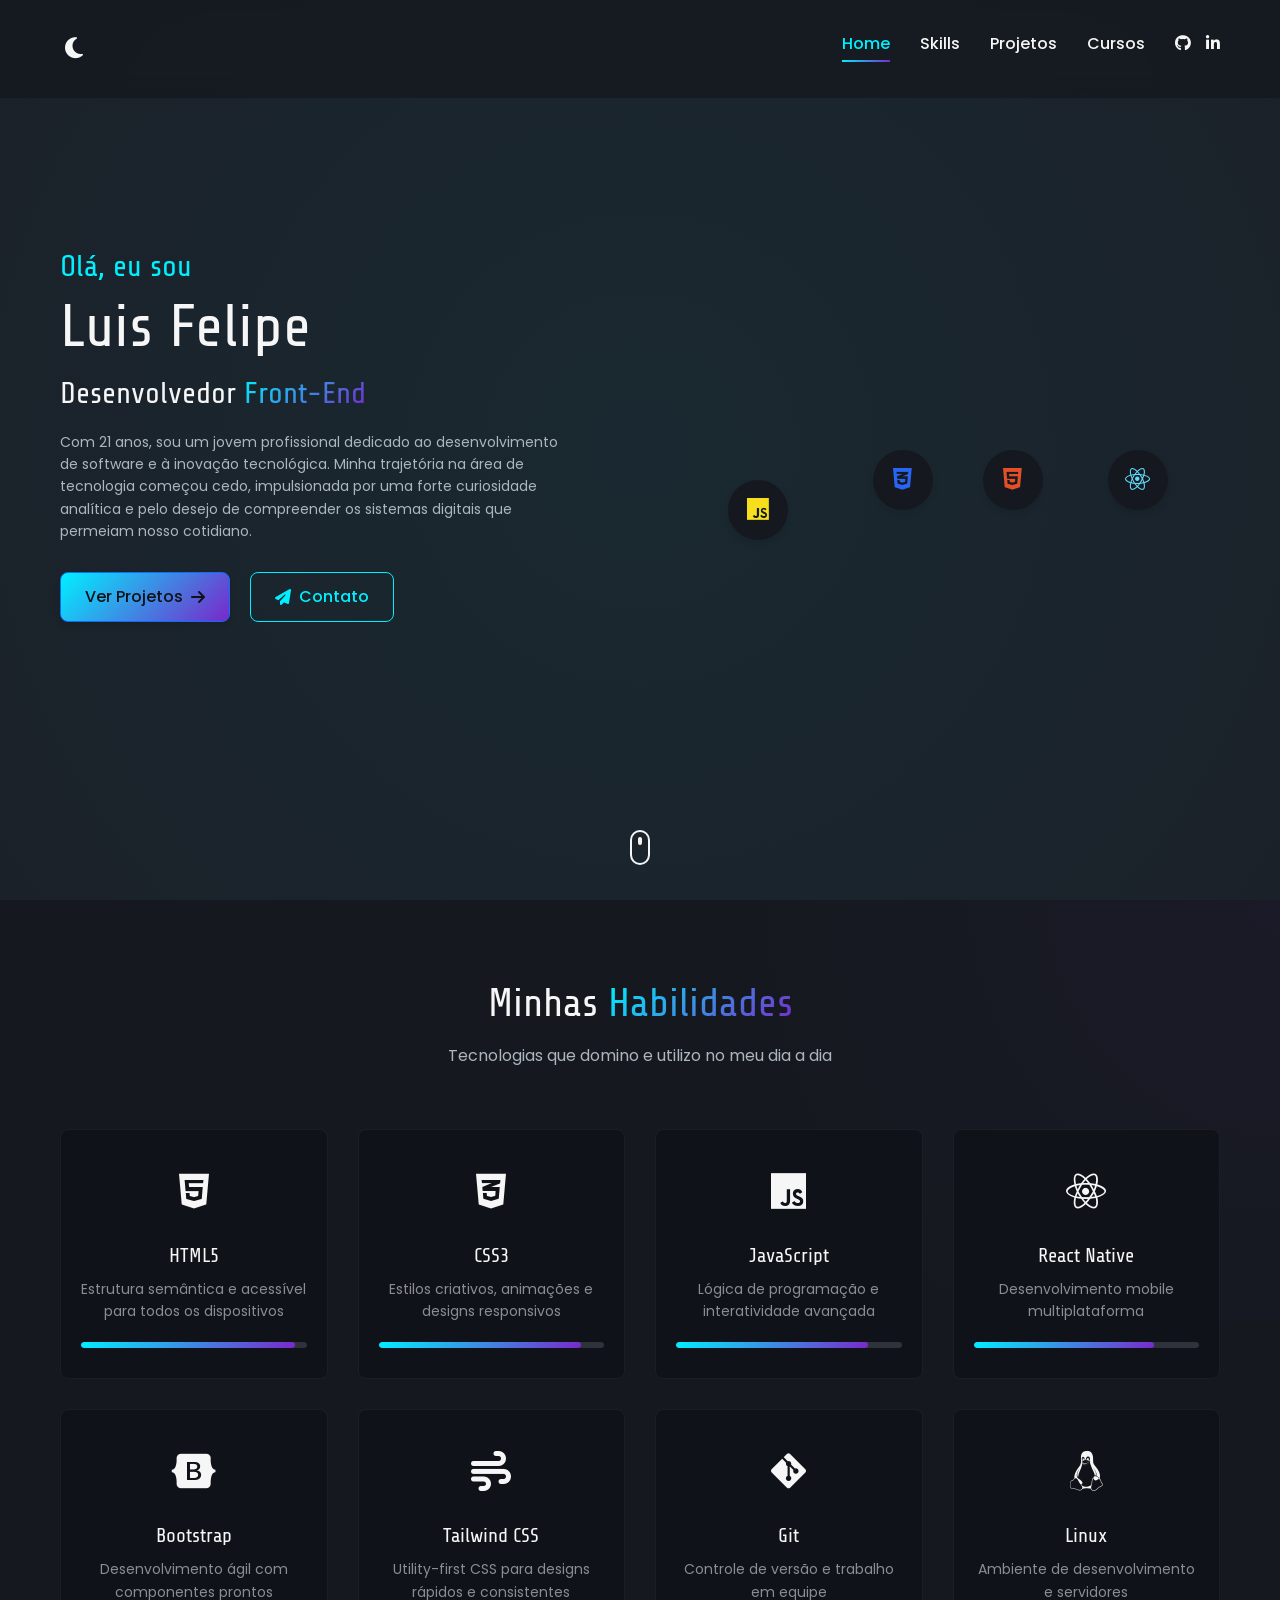
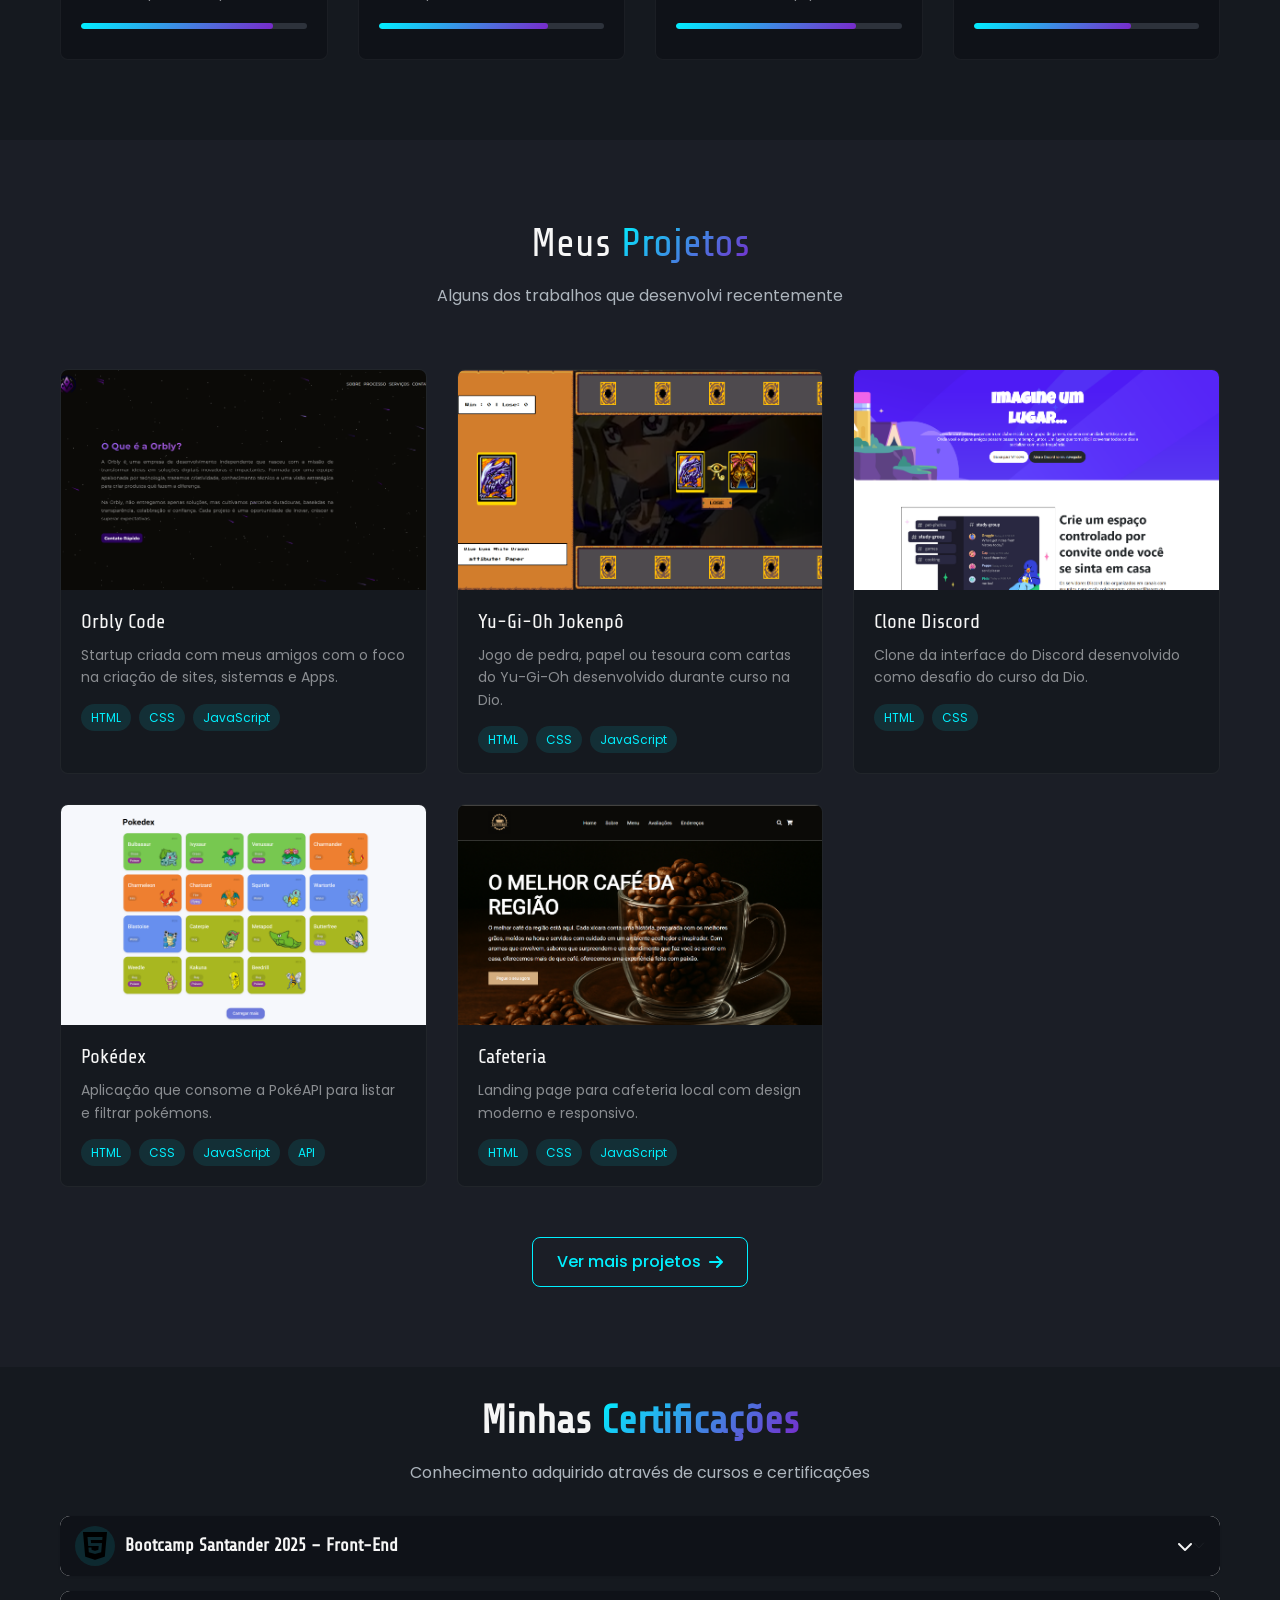
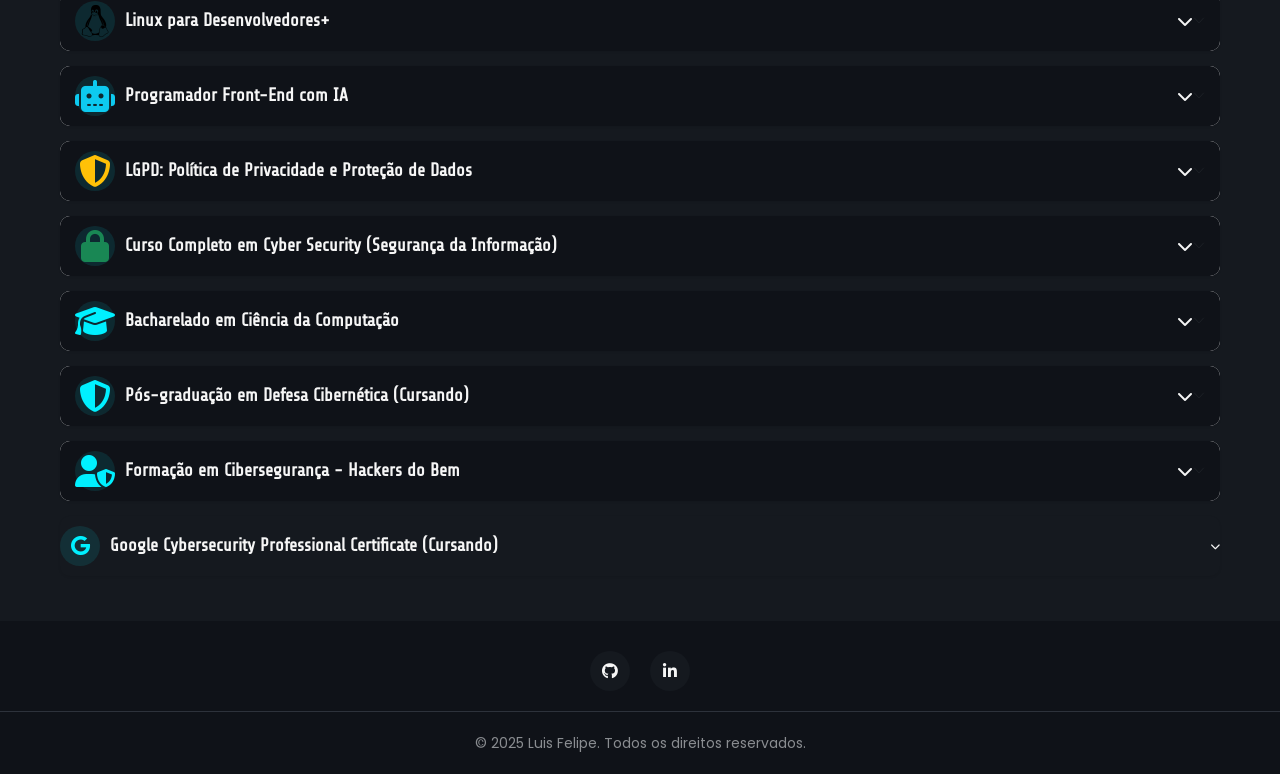
==== commit ca9425a7: "add certificacoes" ====
--- a/index.html
+++ b/index.html
@@ -442,7 +442,7 @@
               </p>
             </div>
             <div class="d-flex justify-content-end">
-              <a href="https://www.udemy.com/course/linux-para-desenvolvedores-com-terminal-shell-apache/?couponCode=PMNVD2025"
+              <a href="https://www.udemy.com/certificate/UC-3af9c1f5-0ff1-4800-9f6e-d4a3928b6f5c/"
                 class="btn btn-primary btn-lg px-4 py-2" target="_blank">
                 <i class="fas fa-certificate me-2"></i> Ver Certificado
               </a>
@@ -583,51 +583,230 @@
         </div>
       </div>
 
-      <!-- Curso 6 - Graduação -->
-      <div class="accordion-item mb-4 border-0 rounded-4 overflow-hidden shadow-sm" data-aos="fade-up"
-        data-aos-delay="350">
-        <h2 class="accordion-header" id="headingSix">
-          <button class="accordion-button collapsed py-3" type="button" data-bs-toggle="collapse"
-            data-bs-target="#collapseSix" aria-expanded="false" aria-controls="collapseSix">
+      
+      <!-- Curso 6 - Graduação em Ciência da Computação -->
+<div class="accordion-item mb-4 border-0 rounded-4 overflow-hidden shadow-sm" data-aos="fade-up" data-aos-delay="300">
+    <h2 class="accordion-header" id="headingSix">
+        <button class="accordion-button collapsed py-3" type="button" data-bs-toggle="collapse" data-bs-target="#collapseSix" aria-expanded="false" aria-controls="collapseSix">
             <div class="d-flex align-items-center w-100">
-              <div class="course-icon me-3">
-                <i class="fas fa-laptop-code fa-2x text-danger"></i>
-              </div>
-              <div class="flex-grow-1">
-                <h3 class="mb-0 fw-bold">Ciência da Computação 8/8 (Cursando)</h3>
-              </div>
-              <i class="fas fa-chevron-down ms-auto transition-all"></i>
-            </div>
-          </button>
-        </h2>
-        <div id="collapseSix" class="accordion-collapse collapse" aria-labelledby="headingSix"
-          data-bs-parent="#coursesAccordion">
-          <div class="accordion-body p-4">
-            <div class="d-flex align-items-center mb-3">
-              <i class="fas fa-university me-2 text-muted"></i>
-              <p class="course-institution mb-0"><strong>Instituição:</strong> Faculdade Anhanguera - Niterói</p>
-            </div>
-            <div class="d-flex align-items-center mb-3">
-              <i class="far fa-calendar-alt me-2 text-muted"></i>
-              <p class="course-date mb-0"><strong>Conclusão:</strong> 2025</p>
+                <div class="course-icon me-3">
+                    <i class="fas fa-graduation-cap fa-2x"></i>
+                </div>
+                <div class="flex-grow-1">
+                    <h3 class="mb-0 fw-bold">Bacharelado em Ciência da Computação</h3>
+                </div>
+                <i class="fas fa-chevron-down ms-auto transition-all"></i>
+            </div>
+        </button>
+    </h2>
+    <div id="collapseSix" class="accordion-collapse collapse" aria-labelledby="headingSix" data-bs-parent="#coursesAccordion">
+        <div class="accordion-body p-4">
+            <div class="d-flex align-items-center mb-3">
+                <i class="fas fa-university me-2"></i>
+                <p class="mb-0"><strong>Instituição:</strong> Centro Universitário Anhanguera Pitágoras Unopar de Niterói</p>
+            </div>
+            <div class="d-flex align-items-center mb-3">
+                <i class="far fa-calendar-alt me-2"></i>
+                <p class="mb-0"><strong>Conclusão:</strong> Dezembro 2025</p>
+            </div>
+            <div class="d-flex align-items-center mb-3">
+                <i class="fas fa-id-card me-2"></i>
+                <p class="mb-0"><strong>Registro:</strong> SRD_5-11659 Livro 84 Processo nº 11659/515/2026</p>
             </div>
             <div class="d-flex mb-3">
-              <i class="fas fa-info-circle me-2 mt-1 text-muted"></i>
-              <p class="course-description mb-0">
-                Graduação em Ciência da Computação com foco em desenvolvimento de software, algoritmos e inteligência artificial.
-              </p>
+                <i class="fas fa-info-circle me-2 mt-1"></i>
+                <p class="mb-0">
+                    Graduação completa em Ciência da Computação com formação em desenvolvimento de software, 
+                    algoritmos, estruturas de dados, inteligência artificial e engenharia de software. 
+                    Curso reconhecido pela Portaria nº 914 de 27/12/2018 e recredenciado conforme Decreto nº 9.235 de 15/12/2017.
+                </p>
             </div>
             <div class="d-flex justify-content-end">
-              <a href="#" class="btn btn-primary btn-lg px-4 py-2 disabled" target="_blank">
-                <i class="fas fa-graduation-cap me-2"></i> Em Andamento
-              </a>
-            </div>
-          </div>
-        </div>
-      </div>
-
+                <a href="./assets/certificados/DiplomaDigital.pdf" class="btn btn-primary" target="_blank">
+                    <i class="fas fa-file-pdf me-2"></i> Ver Diploma
+                </a>
+            </div>
+        </div>
     </div>
-  </div>
+</div>
+
+<!-- Curso 7 - Pós-graduação em Defesa Cibernética (Cursando) -->
+<div class="accordion-item mb-4 border-0 rounded-4 overflow-hidden shadow-sm" data-aos="fade-up" data-aos-delay="350">
+    <h2 class="accordion-header" id="headingSeven">
+        <button class="accordion-button collapsed py-3" type="button" data-bs-toggle="collapse" data-bs-target="#collapseSeven" aria-expanded="false" aria-controls="collapseSeven">
+            <div class="d-flex align-items-center w-100">
+                <div class="course-icon me-3">
+                    <i class="fas fa-shield-alt fa-2x"></i>
+                </div>
+                <div class="flex-grow-1">
+                    <h3 class="mb-0 fw-bold">Pós-graduação em Defesa Cibernética (Cursando)</h3>
+                </div>
+                <i class="fas fa-chevron-down ms-auto transition-all"></i>
+            </div>
+        </button>
+    </h2>
+    <div id="collapseSeven" class="accordion-collapse collapse" aria-labelledby="headingSeven" data-bs-parent="#coursesAccordion">
+        <div class="accordion-body p-4">
+            <div class="d-flex align-items-center mb-3">
+                <i class="fas fa-university me-2"></i>
+                <p class="mb-0"><strong>Instituição:</strong> Centro Universitário Anhanguera</p>
+            </div>
+            <div class="d-flex align-items-center mb-3">
+                <i class="far fa-calendar-alt me-2"></i>
+                <p class="mb-0"><strong>Previsão de Conclusão:</strong> 2026</p>
+            </div>
+            <div class="d-flex mb-3">
+                <i class="fas fa-info-circle me-2 mt-1"></i>
+                <p class="mb-0">
+                    Pós-graduação em Defesa Cibernética com 360 horas de duração, focada em segurança ofensiva e defensiva, 
+                    análise de vulnerabilidades, gestão de riscos cibernéticos, forense computacional e compliance em segurança da informação.
+                </p>
+            </div>
+            <div class="d-flex justify-content-end">
+                <a href="https://www.anhanguera.com/curso/pos-graduacao/defesa-cibernetica/" class="btn btn-primary me-3" target="_blank">
+                    <i class="fas fa-external-link-alt me-2"></i> Saiba mais
+                </a>
+                <button class="btn btn-outline disabled" disabled>
+                    <i class="fas fa-hourglass-half me-2"></i> Cursando
+                </button>
+            </div>
+        </div>
+    </div>
+</div>
+
+    <!-- Curso 8 - Hackers do Bem (Formação em Cibersegurança) -->
+<div class="accordion-item mb-4 border-0 rounded-4 overflow-hidden shadow-sm" data-aos="fade-up" data-aos-delay="400">
+    <h2 class="accordion-header" id="headingEight">
+        <button class="accordion-button collapsed py-3" type="button" data-bs-toggle="collapse" data-bs-target="#collapseEight" aria-expanded="false" aria-controls="collapseEight">
+            <div class="d-flex align-items-center w-100">
+                <div class="course-icon me-3">
+                    <i class="fas fa-user-shield fa-2x"></i>
+                </div>
+                <div class="flex-grow-1">
+                    <h3 class="mb-0 fw-bold">Formação em Cibersegurança - Hackers do Bem</h3>
+                </div>
+                <i class="fas fa-chevron-down ms-auto transition-all"></i>
+            </div>
+        </button>
+    </h2>
+    <div id="collapseEight" class="accordion-collapse collapse" aria-labelledby="headingEight" data-bs-parent="#coursesAccordion">
+        <div class="accordion-body p-4">
+            <div class="d-flex align-items-center mb-3">
+                <i class="fas fa-university me-2"></i>
+                <p class="mb-0"><strong>Instituição:</strong> Hackers do Bem</p>
+            </div>
+            <div class="d-flex align-items-center mb-3">
+                <i class="far fa-calendar-alt me-2"></i>
+                <p class="mb-0"><strong>Conclusão:</strong> Janeiro 2026</p>
+            </div>
+            <div class="d-flex align-items-center mb-3">
+                <i class="fas fa-clock me-2"></i>
+                <p class="mb-0"><strong>Carga Horária Total:</strong> 144 horas (2 módulos)</p>
+            </div>
+            <div class="d-flex mb-4">
+                <i class="fas fa-info-circle me-2 mt-1"></i>
+                <p class="mb-0">
+                    Formação completa em cibersegurança composta por dois módulos sequenciais. O <strong>Nivelamento</strong> (80h) estabeleceu os fundamentos essenciais da segurança ofensiva e defensiva, enquanto o módulo <strong>Básico</strong> (64h) aprofundou as técnicas práticas de análise de vulnerabilidades, resposta a incidentes e gestão de riscos cibernéticos.
+                </p>
+            </div>
+            
+            <!-- Detalhes dos Módulos -->
+            <div class="row mb-4">
+                <div class="col-md-6 mb-3 mb-md-0">
+                    <div class="card h-100 border-light bg-darker">
+                        <div class="card-body">
+                            <h5 class="card-title text-primary">
+                                <i class="fas fa-arrow-up me-2"></i> Módulo: Nivelamento
+                            </h5>
+                            <p class="card-text mb-2"><i class="fas fa-clock me-2 
+                              "></i> 80 horas</p>
+                            <p class="card-text mb-2"><i class="far fa-calendar me-2 "></i> Jan/2024 - Jan/2026</p>
+                            <p class="card-text">Fundamentos essenciais de segurança ofensiva e defensiva.</p>
+                        </div>
+                    </div>
+                </div>
+                <div class="col-md-6">
+                    <div class="card h-100 border-light bg-darker">
+                        <div class="card-body">
+                            <h5 class="card-title text-primary">
+                                <i class="fas fa-chart-line me-2"></i> Módulo: Básico
+                            </h5>
+                            <p class="card-text mb-2"><i class="fas fa-clock me-2 "></i> 64 horas</p>
+                            <p class="card-text mb-2"><i class="far fa-calendar me-2 "></i> Mar/2024 - Jan/2026</p>
+                            <p class="card-text">Técnicas práticas de análise de vulnerabilidades e resposta a incidentes.</p>
+                        </div>
+                    </div>
+                </div>
+            </div>
+            
+            <!-- Área dos Dois Botões -->
+            <div class="d-flex justify-content-end flex-wrap gap-3">
+                <!-- Certificado de Nivelamento -->
+                <a href="./assets/certificados/hackers-do-bem-nivelamento.pdf" class="btn btn-primary" target="_blank">
+                    <i class="fas fa-certificate me-2"></i> Certificado: Nivelamento (80h)
+                </a>
+                <!-- Certificado Básico -->
+                <a href="./assets/certificados/hackers-do-bem-basico.pdf" class="btn btn-outline" target="_blank">
+                    <i class="fas fa-award me-2"></i> Certificado: Básico (64h)
+                </a>
+            </div>
+        </div>
+    </div>
+</div>
+</div>
+
+
+<!-- Curso 9 - Google Cybersecurity Professional Certificate (Cursando) -->
+<div class="accordion-item mb-4 border-0 rounded-4 overflow-hidden shadow-sm" data-aos="fade-up" data-aos-delay="450">
+    <h2 class="accordion-header" id="headingNine">
+        <button class="accordion-button collapsed py-3" type="button" data-bs-toggle="collapse" data-bs-target="#collapseNine" aria-expanded="false" aria-controls="collapseNine">
+            <div class="d-flex align-items-center w-100">
+                <div class="course-icon me-3">
+                    <i class="fab fa-google fa-2x"></i>
+                </div>
+                <div class="flex-grow-1">
+                    <h3 class="mb-0 fw-bold">Google Cybersecurity Professional Certificate (Cursando)</h3>
+                </div>
+                <i class="fas fa-chevron-down ms-auto transition-all"></i>
+            </div>
+        </button>
+    </h2>
+    <div id="collapseNine" class="accordion-collapse collapse" aria-labelledby="headingNine" data-bs-parent="#coursesAccordion">
+        <div class="accordion-body p-4">
+            <div class="d-flex align-items-center mb-3">
+                <i class="fas fa-university me-2"></i>
+                <p class="mb-0"><strong>Instituição:</strong> Google (via Coursera)</p>
+            </div>
+            <div class="d-flex align-items-center mb-3">
+                <i class="far fa-calendar-alt me-2"></i>
+                <p class="mb-0"><strong>Previsão de Conclusão:</strong> 2026</p>
+            </div>
+            <div class="d-flex align-items-center mb-3">
+                <i class="fas fa-clock me-2"></i>
+                <p class="mb-0"><strong>Carga Horária:</strong> Aprox. 180 horas (8 cursos)</p>
+            </div>
+            <div class="d-flex mb-4">
+                <i class="fas fa-info-circle me-2 mt-1"></i>
+                <p class="mb-0">
+                    Certificação profissional da Google que prepara para carreiras de nível básico em cibersegurança. 
+                    Cobre fundamentos de segurança da informação, redes, sistemas operacionais Linux, Python para segurança, 
+                    ferramentas de segurança, detecção e resposta a incidentes, e conformidade regulatória.
+                </p>
+            </div>
+            
+            <!-- Área dos Botões -->
+            <div class="d-flex justify-content-end flex-wrap gap-3">
+                <a href="https://www.coursera.org/professional-certificates/google-cybersecurity" 
+                   class="btn btn-primary" target="_blank">
+                    <i class="fas fa-external-link-alt me-2"></i> Ver Programa
+                </a>
+                <button class="btn btn-outline disabled" disabled>
+                    <i class="fas fa-hourglass-half me-2"></i> Cursando
+                </button>
+            </div>
+        </div>
+    </div>
+</div>
 </section>
 
     </main>
--- a/css/style.css
+++ b/css/style.css
@@ -887,3 +887,47 @@
     transform: scale(1.1);
 }
 
+/* Estilos para os cards dos módulos Hackers do Bem */
+.bg-darker {
+    background-color: var(--darker) !important;
+}
+
+.border-light {
+    border: 1px solid rgba(255, 255, 255, 0.1) !important;
+}
+
+.card {
+    border-radius: var(--border-radius);
+    transition: var(--transition);
+}
+
+.card:hover {
+    transform: translateY(-5px);
+    box-shadow: var(--shadow-md);
+    border-color: var(--primary) !important;
+}
+
+.card-title {
+    font-family: 'Share Tech', sans-serif;
+    font-size: 1.8rem;
+    margin-bottom: 1rem;
+}
+
+.card-text {
+    font-size: 1.4rem;
+    color: var(--gray-light);
+}
+
+/* Ajuste para Light Mode */
+body.light-mode .bg-darker {
+    background-color: #f8f9fa !important;
+}
+
+body.light-mode .border-light {
+    border: 1px solid rgba(0, 0, 0, 0.1) !important;
+}
+
+body.light-mode .card-text {
+    color: #666;
+}
+
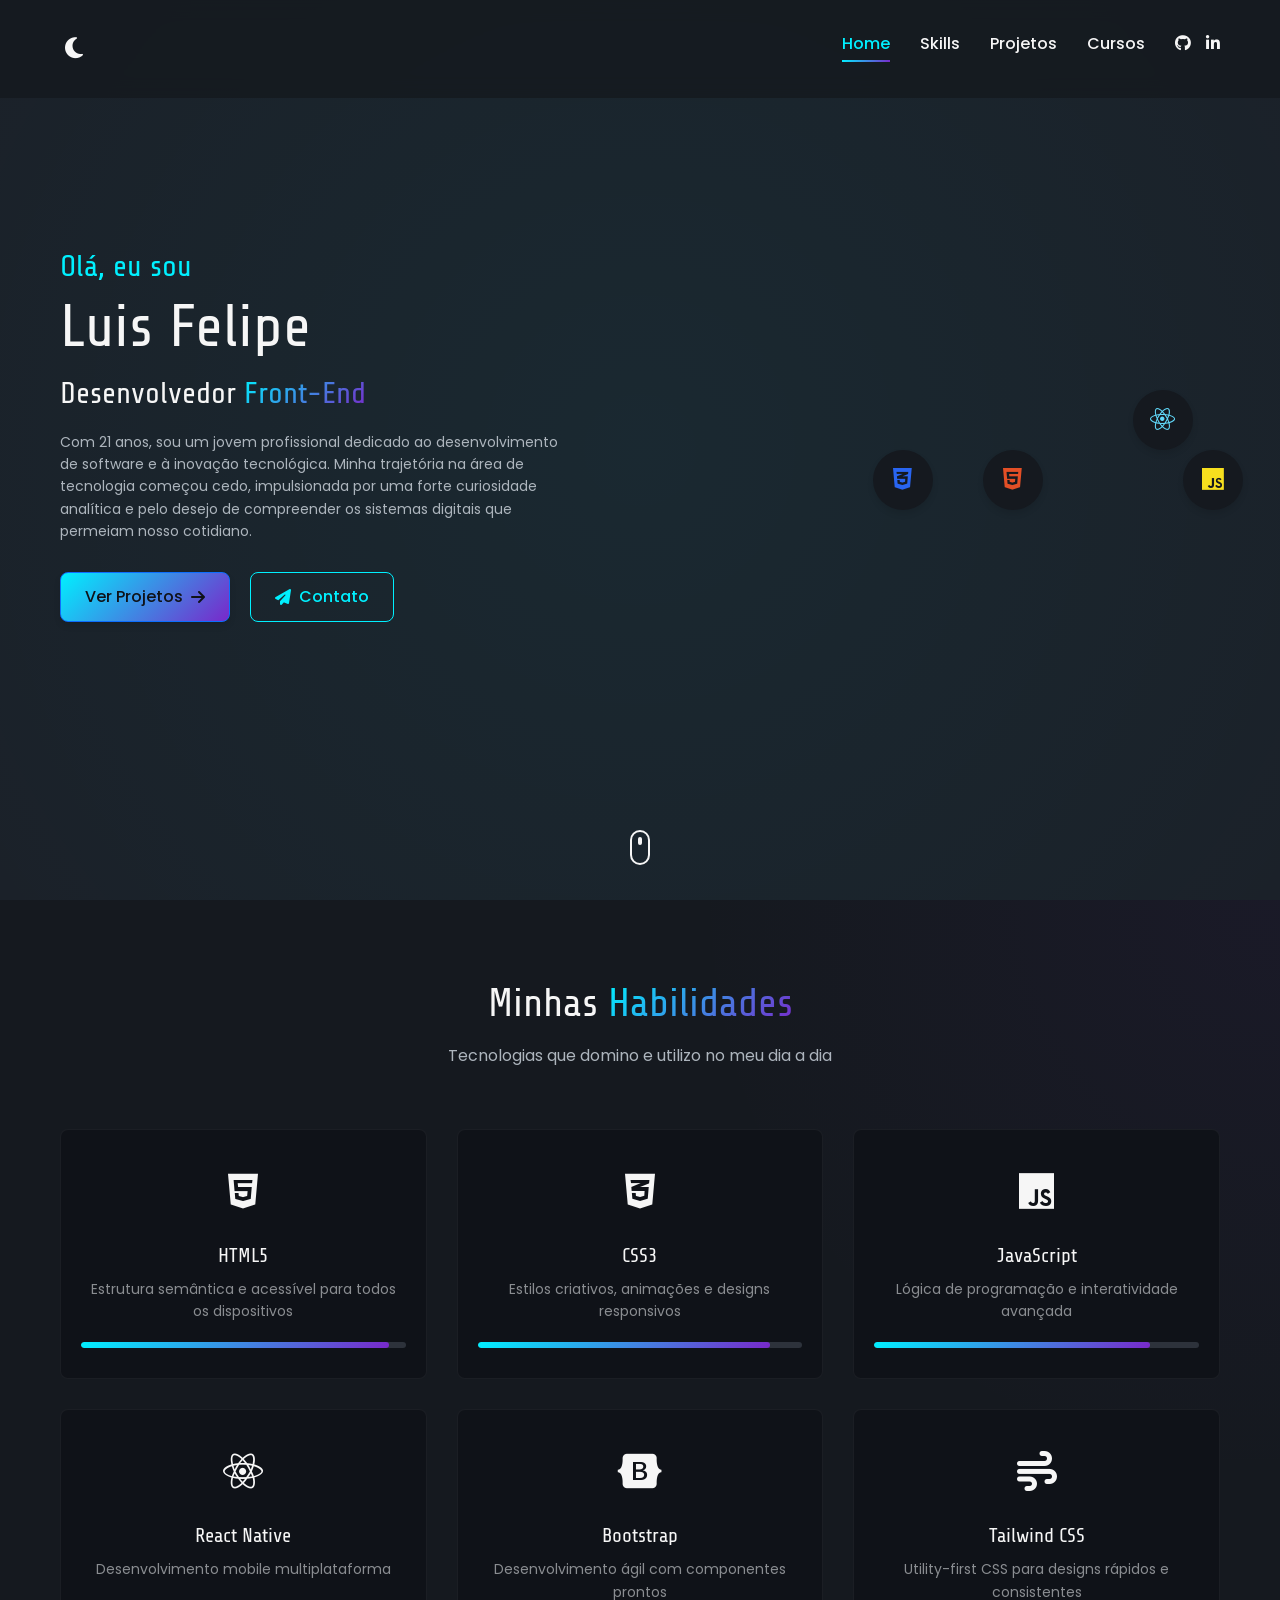
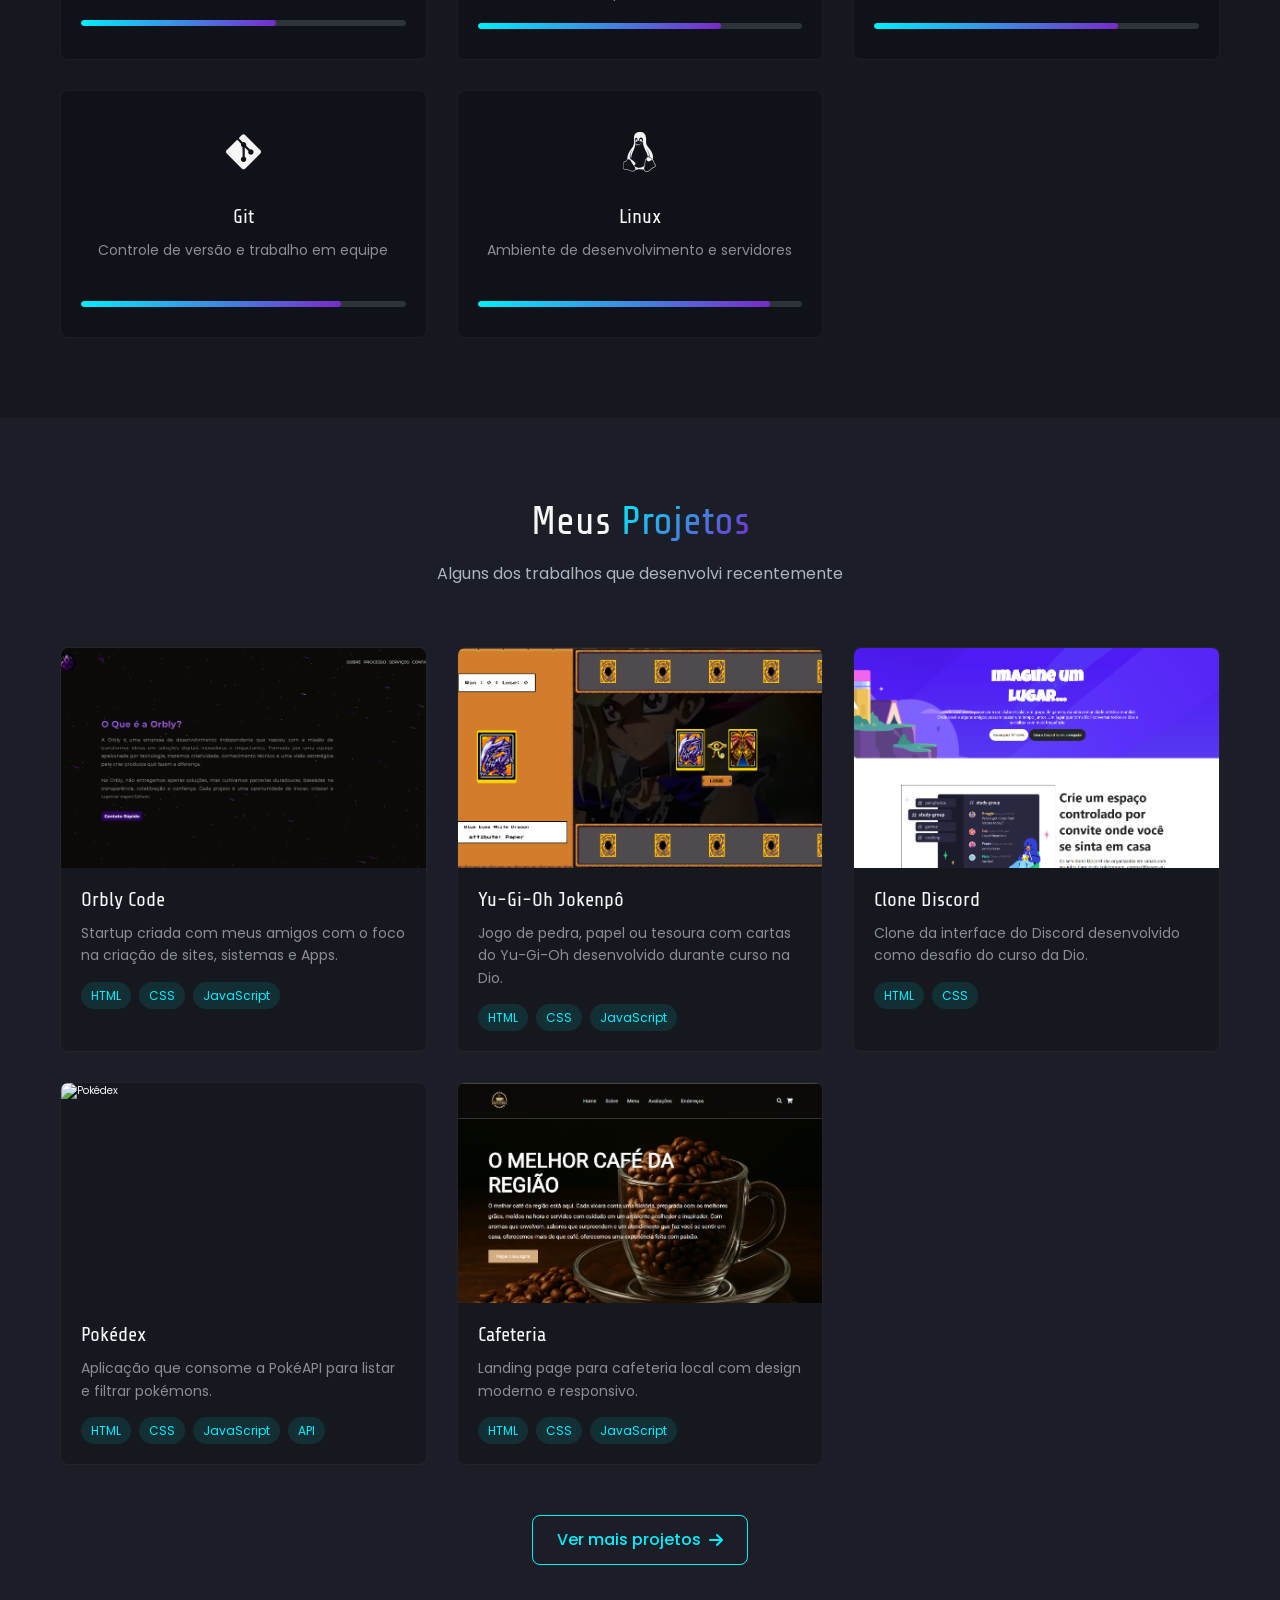
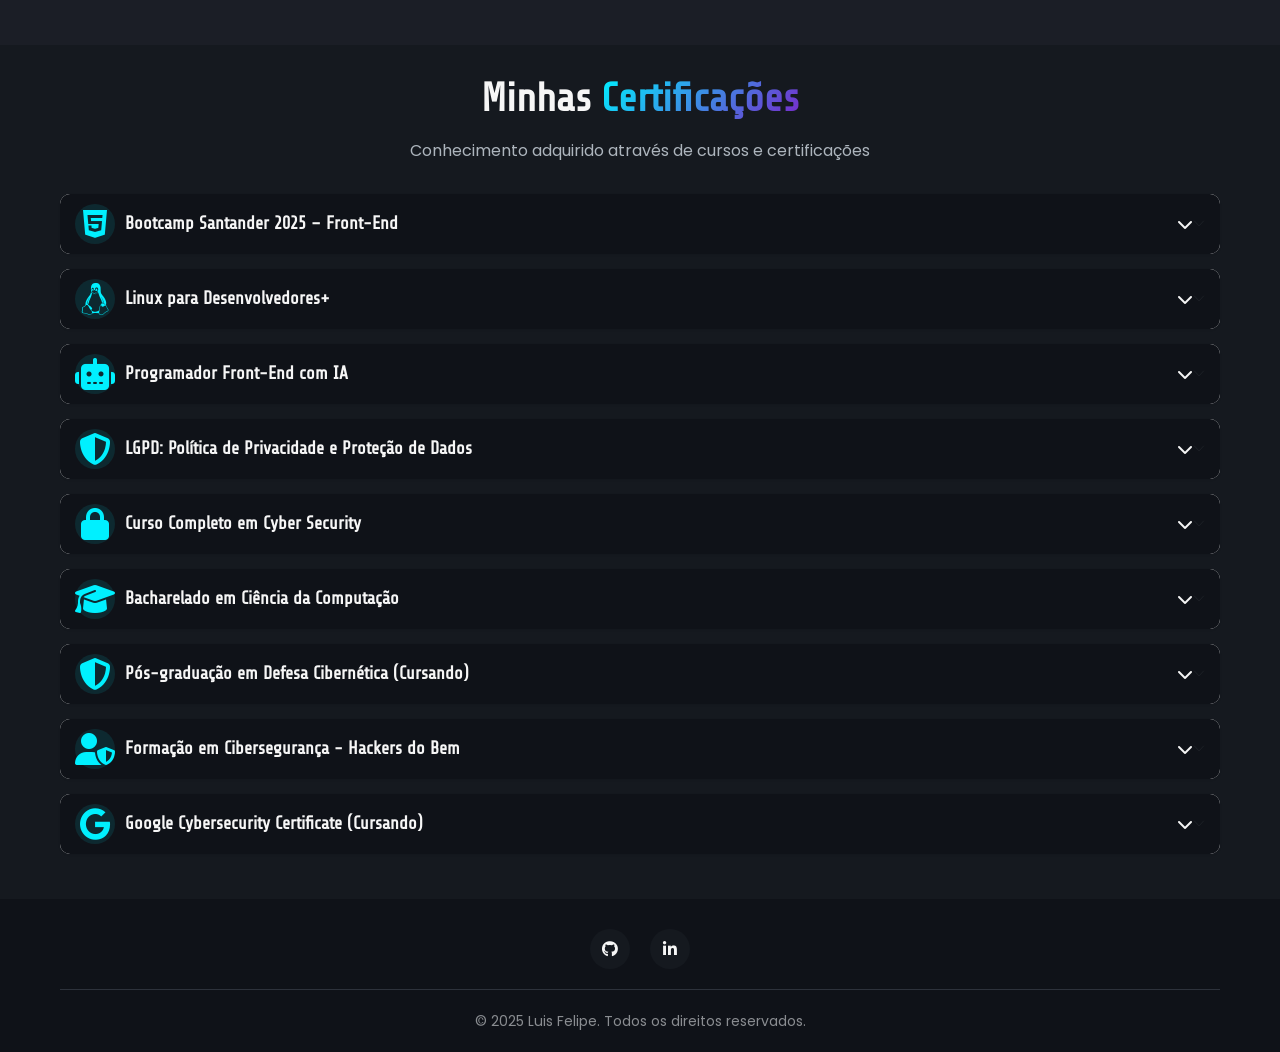
==== commit 64455bab: "fix: ajustes visuais e responsivilidade" ====
--- a/index.html
+++ b/index.html
@@ -3,7 +3,7 @@
 <head>
     <meta charset="UTF-8">
     <meta name="viewport" content="width=device-width, initial-scale=1.0">
-    <title>Portifólio de Luis Felipe</title>
+    <title>Portfólio de Luis Felipe</title>
     <meta name="description" content="Portfólio de Luis Felipe - Desenvolvedor Front-End especializado em React, JavaScript e interfaces modernas">
 
     <!-- Favicon -->
@@ -30,36 +30,35 @@
 
     <!-- Navbar -->
     <header class="header">
-    <div class="container">
-        <nav class="navbar">
-            <!-- Botão de Toggle de Tema no lugar da logo -->
-            <button id="theme-toggle" class="theme-toggle logo-replacement" aria-label="Alternar modo claro/escuro">
-                <i class="fas fa-moon"></i>
-            </button>
-            
-            <div class="hamburger" id="hamburger">
-                <span class="bar"></span>
-                <span class="bar"></span>
-                <span class="bar"></span>
-            </div>
-            
-            <ul class="nav-menu" id="nav-menu">
-                <li class="nav-item"><a href="#home" class="nav-link active">Home</a></li>
-                <li class="nav-item"><a href="#skills" class="nav-link">Skills</a></li>
-                <li class="nav-item"><a href="#work" class="nav-link">Projetos</a></li>
-                <li class="nav-item"><a href="#courses" class="nav-link">Cursos</a></li>
-                <li class="nav-item">
-                    <a href="https://github.com/Luisbmth" target="_blank" class="social-icon">
-                        <i class="fab fa-github"></i>
-                    </a>
-                    <a href="https://www.linkedin.com/in/luis-felipe-371638280/" target="_blank" class="social-icon">
-                        <i class="fab fa-linkedin-in"></i>
-                    </a>
-                </li>
-            </ul>
-        </nav>
-    </div>
-</header>
+        <div class="container">
+            <nav class="navbar">
+                <button id="theme-toggle" class="theme-toggle logo-replacement" type="button" aria-label="Alternar modo claro/escuro">
+                    <i class="fas fa-moon"></i>
+                </button>
+                
+                <button class="hamburger" id="hamburger" type="button" aria-label="Abrir menu" aria-expanded="false">
+                    <span class="bar"></span>
+                    <span class="bar"></span>
+                    <span class="bar"></span>
+                </button>
+                
+                <ul class="nav-menu" id="nav-menu">
+                    <li class="nav-item"><a href="#home" class="nav-link active">Home</a></li>
+                    <li class="nav-item"><a href="#skills" class="nav-link">Skills</a></li>
+                    <li class="nav-item"><a href="#work" class="nav-link">Projetos</a></li>
+                    <li class="nav-item"><a href="#courses" class="nav-link">Cursos</a></li>
+                    <li class="nav-item">
+                        <a href="https://github.com/Luisbmth" target="_blank" rel="noopener noreferrer" class="social-icon">
+                            <i class="fab fa-github"></i>
+                        </a>
+                        <a href="https://www.linkedin.com/in/luis-felipe-371638280/" target="_blank" rel="noopener noreferrer" class="social-icon">
+                            <i class="fab fa-linkedin-in"></i>
+                        </a>
+                    </li>
+                </ul>
+            </nav>
+        </div>
+    </header>
 
     <main>
         <!-- Hero Section -->
@@ -79,7 +78,7 @@
                             <a href="#work" class="btn btn-primary">
                                 Ver Projetos <i class="fas fa-arrow-right"></i>
                             </a>
-                            <a href="https://www.linkedin.com/in/luis-felipe-371638280/" target="_blank" class="btn btn-outline">
+                            <a href="https://www.linkedin.com/in/luis-felipe-371638280/" target="_blank" rel="noopener noreferrer" class="btn btn-outline">
                                 <i class="fas fa-paper-plane"></i> Contato
                             </a>
                         </div>
@@ -115,91 +114,59 @@
                 
                 <div class="skills-grid">
                     <div class="skill-card" data-aos="fade-up">
-                        <div class="skill-icon">
-                            <i class="fab fa-html5"></i>
-                        </div>
+                        <div class="skill-icon"><i class="fab fa-html5"></i></div>
                         <h3 class="skill-title">HTML5</h3>
                         <p class="skill-description">Estrutura semântica e acessível para todos os dispositivos</p>
-                        <div class="skill-progress">
-                            <div class="progress-bar" style="width: 95%"></div>
-                        </div>
+                        <div class="skill-progress"><div class="progress-bar" style="width: 95%"></div></div>
                     </div>
                     
                     <div class="skill-card" data-aos="fade-up" data-aos-delay="100">
-                        <div class="skill-icon">
-                            <i class="fab fa-css3-alt"></i>
-                        </div>
+                        <div class="skill-icon"><i class="fab fa-css3-alt"></i></div>
                         <h3 class="skill-title">CSS3</h3>
                         <p class="skill-description">Estilos criativos, animações e designs responsivos</p>
-                        <div class="skill-progress">
-                            <div class="progress-bar" style="width: 90%"></div>
-                        </div>
+                        <div class="skill-progress"><div class="progress-bar" style="width: 90%"></div></div>
                     </div>
                     
                     <div class="skill-card" data-aos="fade-up" data-aos-delay="200">
-                        <div class="skill-icon">
-                            <i class="fab fa-js"></i>
-                        </div>
+                        <div class="skill-icon"><i class="fab fa-js"></i></div>
                         <h3 class="skill-title">JavaScript</h3>
                         <p class="skill-description">Lógica de programação e interatividade avançada</p>
-                        <div class="skill-progress">
-                            <div class="progress-bar" style="width: 85%"></div>
-                        </div>
+                        <div class="skill-progress"><div class="progress-bar" style="width: 85%"></div></div>
                     </div>
                     
                     <div class="skill-card" data-aos="fade-up" data-aos-delay="300">
-                        <div class="skill-icon">
-                            <i class="fab fa-react"></i>
-                        </div>
+                        <div class="skill-icon"><i class="fab fa-react"></i></div>
                         <h3 class="skill-title">React Native</h3>
                         <p class="skill-description">Desenvolvimento mobile multiplataforma</p>
-                        <div class="skill-progress">
-                            <div class="progress-bar" style="width: 80%"></div>
-                        </div>
+                        <div class="skill-progress"><div class="progress-bar" style="width: 60%"></div></div>
                     </div>
                     
                     <div class="skill-card" data-aos="fade-up" data-aos-delay="400">
-                        <div class="skill-icon">
-                            <i class="fab fa-bootstrap"></i>
-                        </div>
+                        <div class="skill-icon"><i class="fab fa-bootstrap"></i></div>
                         <h3 class="skill-title">Bootstrap</h3>
                         <p class="skill-description">Desenvolvimento ágil com componentes prontos</p>
-                        <div class="skill-progress">
-                            <div class="progress-bar" style="width: 85%"></div>
-                        </div>
+                        <div class="skill-progress"><div class="progress-bar" style="width: 75%"></div></div>
                     </div>
                     
                     <div class="skill-card" data-aos="fade-up" data-aos-delay="500">
-                        <div class="skill-icon">
-                            <i class="fas fa-wind"></i>
-                        </div>
+                        <div class="skill-icon"><i class="fas fa-wind"></i></div>
                         <h3 class="skill-title">Tailwind CSS</h3>
                         <p class="skill-description">Utility-first CSS para designs rápidos e consistentes</p>
-                        <div class="skill-progress">
-                            <div class="progress-bar" style="width: 75%"></div>
-                        </div>
+                        <div class="skill-progress"><div class="progress-bar" style="width: 75%"></div></div>
                     </div>
                     
                     <div class="skill-card" data-aos="fade-up" data-aos-delay="600">
-                        <div class="skill-icon">
-                            <i class="fab fa-git-alt"></i>
-                        </div>
+                        <div class="skill-icon"><i class="fab fa-git-alt"></i></div>
                         <h3 class="skill-title">Git</h3>
                         <p class="skill-description">Controle de versão e trabalho em equipe</p>
-                        <div class="skill-progress">
-                            <div class="progress-bar" style="width: 80%"></div>
-                        </div>
+                        <div class="skill-progress"><div class="progress-bar" style="width: 80%"></div></div>
                     </div>
                     
                     <div class="skill-card" data-aos="fade-up" data-aos-delay="700">
-                        <div class="skill-icon">
-                            <i class="fab fa-linux"></i>
-                        </div>
+                        <div class="skill-icon"><i class="fab fa-linux"></i></div>
                         <h3 class="skill-title">Linux</h3>
                         <p class="skill-description">Ambiente de desenvolvimento e servidores</p>
-                        <div class="skill-progress">
-                            <div class="progress-bar" style="width: 70%"></div>
-                        </div>
+                        <div class="skill-progress"><div class="progress-bar" style="width: 90%"></div></div>
                     </div>
                 </div>
             </div>
@@ -220,10 +187,10 @@
                             <img src="./img/orblyCode.png" alt="Site OrblyCode">
                             <div class="project-overlay">
                                 <div class="project-links">
-                                    <a href="https://orblycode.com.br/" target="_blank" class="project-link">
+                                    <a href="https://orblycode.com.br/" target="_blank" rel="noopener noreferrer" class="project-link">
                                         <i class="fas fa-external-link-alt"></i>
                                     </a>
-                                    <a href="https://github.com/Luisbmth/orblycode" target="_blank" class="project-link">
+                                    <a href="https://github.com/Luisbmth/orblycode" target="_blank" rel="noopener noreferrer" class="project-link">
                                         <i class="fab fa-github"></i>
                                     </a>
                                 </div>
@@ -231,14 +198,8 @@
                         </div>
                         <div class="project-info">
                             <h3 class="project-title">Orbly Code</h3>
-                            <p class="project-description">
-                                Startup criada com meus amigos com o foco na criação de sites, sistemas e Apps.
-                            </p>
-                            <div class="project-tags">
-                                <span class="tag">HTML</span>
-                                <span class="tag">CSS</span>
-                                <span class="tag">JavaScript</span>
-                            </div>
+                            <p class="project-description">Startup criada com meus amigos com o foco na criação de sites, sistemas e Apps.</p>
+                            <div class="project-tags"><span class="tag">HTML</span><span class="tag">CSS</span><span class="tag">JavaScript</span></div>
                         </div>
                     </div>
                     
@@ -248,7 +209,7 @@
                             <img src="./img/ygo.png" alt="Jogo Yu-Gi-Oh">
                             <div class="project-overlay">
                                 <div class="project-links">                                    
-                                    <a href="https://github.com/Luisbmth/js-game-yugioh-jokenpo" target="_blank" class="project-link">
+                                    <a href="https://github.com/Luisbmth/js-game-yugioh-jokenpo" target="_blank" rel="noopener noreferrer" class="project-link">
                                         <i class="fab fa-github"></i>
                                     </a>
                                 </div>
@@ -256,14 +217,8 @@
                         </div>
                         <div class="project-info">
                             <h3 class="project-title">Yu-Gi-Oh Jokenpô</h3>
-                            <p class="project-description">
-                                Jogo de pedra, papel ou tesoura com cartas do Yu-Gi-Oh desenvolvido durante curso na Dio.
-                            </p>
-                            <div class="project-tags">
-                                <span class="tag">HTML</span>
-                                <span class="tag">CSS</span>
-                                <span class="tag">JavaScript</span>
-                            </div>
+                            <p class="project-description">Jogo de pedra, papel ou tesoura com cartas do Yu-Gi-Oh desenvolvido durante curso na Dio.</p>
+                            <div class="project-tags"><span class="tag">HTML</span><span class="tag">CSS</span><span class="tag">JavaScript</span></div>
                         </div>
                     </div>
                     
@@ -273,7 +228,7 @@
                             <img src="./img/TelaDiscord.png" alt="Clone Discord">
                             <div class="project-overlay">
                                 <div class="project-links">
-                                    <a href="https://github.com/Luisbmth/Tela-Discord" target="_blank" class="project-link">
+                                    <a href="https://github.com/Luisbmth/Tela-Discord" target="_blank" rel="noopener noreferrer" class="project-link">
                                         <i class="fab fa-github"></i>
                                     </a>
                                 </div>
@@ -281,23 +236,18 @@
                         </div>
                         <div class="project-info">
                             <h3 class="project-title">Clone Discord</h3>
-                            <p class="project-description">
-                                Clone da interface do Discord desenvolvido como desafio do curso da Dio.
-                            </p>
-                            <div class="project-tags">
-                                <span class="tag">HTML</span>
-                                <span class="tag">CSS</span>
-                            </div>
+                            <p class="project-description">Clone da interface do Discord desenvolvido como desafio do curso da Dio.</p>
+                            <div class="project-tags"><span class="tag">HTML</span><span class="tag">CSS</span></div>
                         </div>
                     </div>
                     
                     <!-- Projeto 4 -->
                     <div class="project-card" data-aos="fade-up" data-aos-delay="300">
                         <div class="project-image">
-                            <img src="./img/Captura de tela 2025-08-14 133526.png" alt="Pokedéx">
+                            <img src="./img/pokedex.png" alt="Pokédex">
                             <div class="project-overlay">
                                 <div class="project-links">
-                                    <a href="https://github.com/Luisbmth/pokedex" target="_blank" class="project-link">
+                                    <a href="https://github.com/Luisbmth/pokedex" target="_blank" rel="noopener noreferrer" class="project-link">
                                         <i class="fab fa-github"></i>
                                     </a>
                                 </div>
@@ -305,15 +255,8 @@
                         </div>
                         <div class="project-info">
                             <h3 class="project-title">Pokédex</h3>
-                            <p class="project-description">
-                                Aplicação que consome a PokéAPI para listar e filtrar pokémons.
-                            </p>
-                            <div class="project-tags">
-                                <span class="tag">HTML</span>
-                                <span class="tag">CSS</span>
-                                <span class="tag">JavaScript</span>
-                                <span class="tag">API</span>
-                            </div>
+                            <p class="project-description">Aplicação que consome a PokéAPI para listar e filtrar pokémons.</p>
+                            <div class="project-tags"><span class="tag">HTML</span><span class="tag">CSS</span><span class="tag">JavaScript</span><span class="tag">API</span></div>
                         </div>
                     </div>
                     
@@ -323,8 +266,7 @@
                             <img src="./img/Cafeteria.png" alt="Landing Page Cafeteria">
                             <div class="project-overlay">
                                 <div class="project-links">
-
-                                    <a href="https://github.com/Luisbmth/Cafeteria" target="_blank" class="project-link">
+                                    <a href="https://github.com/Luisbmth/Cafeteria" target="_blank" rel="noopener noreferrer" class="project-link">
                                         <i class="fab fa-github"></i>
                                     </a>
                                 </div>
@@ -332,20 +274,14 @@
                         </div>
                         <div class="project-info">
                             <h3 class="project-title">Cafeteria</h3>
-                            <p class="project-description">
-                                Landing page para cafeteria local com design moderno e responsivo.
-                            </p>
-                            <div class="project-tags">
-                                <span class="tag">HTML</span>
-                                <span class="tag">CSS</span>
-                                <span class="tag">JavaScript</span>
-                            </div>
+                            <p class="project-description">Landing page para cafeteria local com design moderno e responsivo.</p>
+                            <div class="project-tags"><span class="tag">HTML</span><span class="tag">CSS</span><span class="tag">JavaScript</span></div>
                         </div>
                     </div>
                 </div>
                 
                 <div class="more-projects" data-aos="fade-up">
-                    <a href="https://github.com/Luisbmth?tab=repositories" target="_blank" class="btn btn-outline">
+                    <a href="https://github.com/Luisbmth?tab=repositories" target="_blank" rel="noopener noreferrer" class="btn btn-outline">
                         Ver mais projetos <i class="fas fa-arrow-right"></i>
                     </a>
                 </div>
@@ -354,474 +290,345 @@
 
         <!-- Courses Section -->
         <section id="courses" class="courses-section py-5">
-  <div class="container">
-    <div class="section-header text-center mb-5">
-      <h2 class="section-title display-4 fw-bold">Minhas <span class="text-gradient">Certificações</span></h2>
-      <p class="section-subtitle" style="color: #adb5bd;">Conhecimento adquirido através de cursos e certificações</p>
-    </div>
-
-    <div class="accordion custom-accordion" id="coursesAccordion">
-
-      <!-- Curso 1 - DIO Front-End -->
-      <div class="accordion-item mb-4 border-0 rounded-4 overflow-hidden shadow-sm" data-aos="fade-up" data-aos-delay="100">
-  <h2 class="accordion-header" id="headingOne">
-    <button class="accordion-button collapsed py-3" type="button" data-bs-toggle="collapse"
-      data-bs-target="#collapseOne" aria-expanded="false" aria-controls="collapseOne">
-      <div class="d-flex align-items-center w-100">
-        <div class="course-icon me-3">
-          <i class="fab fa-html5 fa-2x text-black"></i>
-        </div>
-        <div class="flex-grow-1">
-          <h3 class="mb-0 fw-bold">Bootcamp Santander 2025 – Front-End</h3>
-        </div>
-        <i class="fas fa-chevron-down ms-auto transition-all"></i>
-      </div>
-    </button>
-  </h2>
-  <div id="collapseOne" class="accordion-collapse collapse" aria-labelledby="headingOne"
-    data-bs-parent="#coursesAccordion">
-    <div class="accordion-body p-4">
-      <div class="d-flex align-items-center mb-3">
-        <i class="fas fa-university me-2 text-muted"></i>
-        <p class="course-institution mb-0"><strong>Instituição:</strong> DIO (Digital Innovation One)</p>
-      </div>
-      <div class="d-flex align-items-center mb-3">
-        <i class="far fa-calendar-alt me-2 text-muted"></i>
-        <p class="course-date mb-0"><strong>Conclusão:</strong> 2025</p>
-      </div>
-      <div class="d-flex mb-3">
-        <i class="fas fa-info-circle me-2 mt-1 text-muted"></i>
-        <p class="course-description mb-0">
-          O Bootcamp Santander 2025 – Front-End foi um curso completo com 102 horas de duração focado em HTML, CSS e JavaScript,
-          onde pude aprimorar meus conhecimentos e desenvolver projetos práticos como interfaces inspiradas em plataformas conhecidas
-          e jogos interativos.
-        </p>
-      </div>
-      <div class="d-flex justify-content-end">
-        <a href="https://hermes.dio.me/certificates/GQL2K1IU.pdf" class="btn btn-primary btn-lg px-4 py-2" target="_blank">
-          <i class="fas fa-certificate me-2"></i> Ver Certificado
-        </a>
-      </div>
-    </div>
-  </div>
-</div>
-
-
-      <!-- Curso 2 - Udemy Linux -->
-      <div class="accordion-item mb-4 border-0 rounded-4 overflow-hidden shadow-sm" data-aos="fade-up"
-        data-aos-delay="100">
-        <h2 class="accordion-header" id="headingTwo">
-          <button class="accordion-button collapsed py-3" type="button" data-bs-toggle="collapse"
-            data-bs-target="#collapseTwo" aria-expanded="false" aria-controls="collapseTwo">
-            <div class="d-flex align-items-center w-100">
-              <div class="course-icon me-3">
-                <i class="fab fa-linux fa-2x text-black"></i>
-              </div>
-              <div class="flex-grow-1">
-                <h3 class="mb-0 fw-bold">Linux para Desenvolvedores+</h3>
-              </div>
-              <i class="fas fa-chevron-down ms-auto transition-all"></i>
+            <div class="container">
+                <div class="section-header text-center mb-5">
+                    <h2 class="section-title display-4 fw-bold">Minhas <span class="text-gradient">Certificações</span></h2>
+                    <p class="section-subtitle">Conhecimento adquirido através de cursos e certificações</p>
+                </div>
+
+                <div class="accordion custom-accordion" id="coursesAccordion">
+                    <!-- Curso 1 - DIO Front-End -->
+                    <div class="accordion-item mb-4 border-0 rounded-4 overflow-hidden shadow-sm" data-aos="fade-up" data-aos-delay="100">
+                        <h2 class="accordion-header" id="headingOne">
+                            <button class="accordion-button collapsed py-3" type="button" data-bs-toggle="collapse" data-bs-target="#collapseOne" aria-expanded="false" aria-controls="collapseOne">
+                                <div class="d-flex align-items-center w-100">
+                                    <div class="course-icon me-3"><i class="fab fa-html5 fa-2x"></i></div>
+                                    <div class="flex-grow-1"><h3 class="mb-0 fw-bold">Bootcamp Santander 2025 – Front-End</h3></div>
+                                    <i class="fas fa-chevron-down ms-auto transition-all"></i>
+                                </div>
+                            </button>
+                        </h2>
+                        <div id="collapseOne" class="accordion-collapse collapse" aria-labelledby="headingOne" data-bs-parent="#coursesAccordion">
+                            <div class="accordion-body p-4">
+                                <div class="d-flex align-items-center mb-3">
+                                    <i class="fas fa-university me-2 text-muted"></i>
+                                    <p class="course-institution mb-0"><strong>Instituição:</strong> DIO (Digital Innovation One)</p>
+                                </div>
+                                <div class="d-flex align-items-center mb-3">
+                                    <i class="far fa-calendar-alt me-2 text-muted"></i>
+                                    <p class="course-date mb-0"><strong>Conclusão:</strong> 2025</p>
+                                </div>
+                                <div class="d-flex mb-3">
+                                    <i class="fas fa-info-circle me-2 mt-1 text-muted"></i>
+                                    <p class="course-description mb-0">Bootcamp completo com 102 horas focado em HTML, CSS e JavaScript, desenvolvendo projetos práticos.</p>
+                                </div>
+                                <div class="d-flex justify-content-end">
+                                    <a href="https://hermes.dio.me/certificates/GQL2K1IU.pdf" class="btn btn-primary btn-lg px-4 py-2" target="_blank" rel="noopener noreferrer">
+                                        <i class="fas fa-certificate me-2"></i> Ver Certificado
+                                    </a>
+                                </div>
+                            </div>
+                        </div>
+                    </div>
+
+                    <!-- Curso 2 - Udemy Linux -->
+                    <div class="accordion-item mb-4 border-0 rounded-4 overflow-hidden shadow-sm" data-aos="fade-up" data-aos-delay="100">
+                        <h2 class="accordion-header" id="headingTwo">
+                            <button class="accordion-button collapsed py-3" type="button" data-bs-toggle="collapse" data-bs-target="#collapseTwo" aria-expanded="false" aria-controls="collapseTwo">
+                                <div class="d-flex align-items-center w-100">
+                                    <div class="course-icon me-3"><i class="fab fa-linux fa-2x"></i></div>
+                                    <div class="flex-grow-1"><h3 class="mb-0 fw-bold">Linux para Desenvolvedores+</h3></div>
+                                    <i class="fas fa-chevron-down ms-auto transition-all"></i>
+                                </div>
+                            </button>
+                        </h2>
+                        <div id="collapseTwo" class="accordion-collapse collapse" aria-labelledby="headingTwo" data-bs-parent="#coursesAccordion">
+                            <div class="accordion-body p-4">
+                                <div class="d-flex align-items-center mb-3">
+                                    <i class="fas fa-university me-2 text-muted"></i>
+                                    <p class="course-institution mb-0"><strong>Instituição:</strong> Udemy</p>
+                                </div>
+                                <div class="d-flex align-items-center mb-3">
+                                    <i class="far fa-calendar-alt me-2 text-muted"></i>
+                                    <p class="course-date mb-0"><strong>Conclusão:</strong> 2025</p>
+                                </div>
+                                <div class="d-flex mb-3">
+                                    <i class="fas fa-info-circle me-2 mt-1 text-muted"></i>
+                                    <p class="course-description mb-0">Formação sobre terminal, shell scripting e ambientes LAMP.</p>
+                                </div>
+                                <div class="d-flex justify-content-end">
+                                    <a href="https://www.udemy.com/certificate/UC-3af9c1f5-0ff1-4800-9f6e-d4a3928b6f5c/" class="btn btn-primary btn-lg px-4 py-2" target="_blank" rel="noopener noreferrer">
+                                        <i class="fas fa-certificate me-2"></i> Ver Certificado
+                                    </a>
+                                </div>
+                            </div>
+                        </div>
+                    </div>
+
+                    <!-- Curso 3 - Senac Front-End com IA -->
+                    <div class="accordion-item mb-4 border-0 rounded-4 overflow-hidden shadow-sm" data-aos="fade-up" data-aos-delay="200">
+                        <h2 class="accordion-header" id="headingThree">
+                            <button class="accordion-button collapsed py-3" type="button" data-bs-toggle="collapse" data-bs-target="#collapseThree" aria-expanded="false" aria-controls="collapseThree">
+                                <div class="d-flex align-items-center w-100">
+                                    <div class="course-icon me-3"><i class="fas fa-robot fa-2x"></i></div>
+                                    <div class="flex-grow-1"><h3 class="mb-0 fw-bold">Programador Front-End com IA</h3></div>
+                                    <i class="fas fa-chevron-down ms-auto transition-all"></i>
+                                </div>
+                            </button>
+                        </h2>
+                        <div id="collapseThree" class="accordion-collapse collapse" aria-labelledby="headingThree" data-bs-parent="#coursesAccordion">
+                            <div class="accordion-body p-4">
+                                <div class="d-flex align-items-center mb-3">
+                                    <i class="fas fa-university me-2 text-muted"></i>
+                                    <p class="course-institution mb-0"><strong>Instituição:</strong> Senac RJ</p>
+                                </div>
+                                <div class="d-flex align-items-center mb-3">
+                                    <i class="far fa-calendar-alt me-2 text-muted"></i>
+                                    <p class="course-date mb-0"><strong>Conclusão:</strong> 2025</p>
+                                </div>
+                                <div class="d-flex mb-3">
+                                    <i class="fas fa-info-circle me-2 mt-1 text-muted"></i>
+                                    <p class="course-description mb-0">Curso de 80h focado em HTML, CSS, JavaScript, React e IA.</p>
+                                </div>
+                                <div class="d-flex justify-content-end">
+                                    <a href="assets/certificados/LUIS%20FELIPE%20LEITE%20SANTOS-PROGRAMADOR%20FRONT-END%20COM%20IA%20-%20Certificado-VersaoImpressao.pdf" class="btn btn-primary btn-lg px-4 py-2" target="_blank" rel="noopener noreferrer">
+                                        <i class="fas fa-certificate me-2"></i> Ver Certificado
+                                    </a>
+                                </div>
+                            </div>
+                        </div>
+                    </div>
+
+                    <!-- Curso 4 - Udemy LGPD -->
+                    <div class="accordion-item mb-4 border-0 rounded-4 overflow-hidden shadow-sm" data-aos="fade-up" data-aos-delay="250">
+                        <h2 class="accordion-header" id="headingFour">
+                            <button class="accordion-button collapsed py-3" type="button" data-bs-toggle="collapse" data-bs-target="#collapseFour" aria-expanded="false" aria-controls="collapseFour">
+                                <div class="d-flex align-items-center w-100">
+                                    <div class="course-icon me-3"><i class="fas fa-shield-alt fa-2x"></i></div>
+                                    <div class="flex-grow-1"><h3 class="mb-0 fw-bold">LGPD: Política de Privacidade e Proteção de Dados</h3></div>
+                                    <i class="fas fa-chevron-down ms-auto transition-all"></i>
+                                </div>
+                            </button>
+                        </h2>
+                        <div id="collapseFour" class="accordion-collapse collapse" aria-labelledby="headingFour" data-bs-parent="#coursesAccordion">
+                            <div class="accordion-body p-4">
+                                <div class="d-flex align-items-center mb-3">
+                                    <i class="fas fa-university me-2 text-muted"></i>
+                                    <p class="course-institution mb-0"><strong>Instituição:</strong> Udemy</p>
+                                </div>
+                                <div class="d-flex align-items-center mb-3">
+                                    <i class="far fa-calendar-alt me-2 text-muted"></i>
+                                    <p class="course-date mb-0"><strong>Conclusão:</strong> 2025</p>
+                                </div>
+                                <div class="d-flex mb-3">
+                                    <i class="fas fa-info-circle me-2 mt-1 text-muted"></i>
+                                    <p class="course-description mb-0">Curso sobre LGPD, privacidade, compliance e governança de dados.</p>
+                                </div>
+                                <div class="d-flex justify-content-end">
+                                    <a href="https://www.udemy.com/certificate/UC-b115bb2a-4f89-4484-aa19-03bc582af520/" class="btn btn-primary btn-lg px-4 py-2" target="_blank" rel="noopener noreferrer">
+                                        <i class="fas fa-certificate me-2"></i> Ver Certificado
+                                    </a>
+                                </div>
+                            </div>
+                        </div>
+                    </div>
+
+                    <!-- Curso 5 - Udemy Cyber Security -->
+                    <div class="accordion-item mb-4 border-0 rounded-4 overflow-hidden shadow-sm" data-aos="fade-up" data-aos-delay="300">
+                        <h2 class="accordion-header" id="headingFive">
+                            <button class="accordion-button collapsed py-3" type="button" data-bs-toggle="collapse" data-bs-target="#collapseFive" aria-expanded="false" aria-controls="collapseFive">
+                                <div class="d-flex align-items-center w-100">
+                                    <div class="course-icon me-3"><i class="fas fa-lock fa-2x"></i></div>
+                                    <div class="flex-grow-1"><h3 class="mb-0 fw-bold">Curso Completo em Cyber Security</h3></div>
+                                    <i class="fas fa-chevron-down ms-auto transition-all"></i>
+                                </div>
+                            </button>
+                        </h2>
+                        <div id="collapseFive" class="accordion-collapse collapse" aria-labelledby="headingFive" data-bs-parent="#coursesAccordion">
+                            <div class="accordion-body p-4">
+                                <div class="d-flex align-items-center mb-3">
+                                    <i class="fas fa-university me-2 text-muted"></i>
+                                    <p class="course-institution mb-0"><strong>Instituição:</strong> Udemy</p>
+                                </div>
+                                <div class="d-flex align-items-center mb-3">
+                                    <i class="far fa-calendar-alt me-2 text-muted"></i>
+                                    <p class="course-date mb-0"><strong>Conclusão:</strong> 2025</p>
+                                </div>
+                                <div class="d-flex mb-3">
+                                    <i class="fas fa-info-circle me-2 mt-1 text-muted"></i>
+                                    <p class="course-description mb-0">Formação em Cibersegurança com foco em ataques, defesas e DevSecOps.</p>
+                                </div>
+                                <div class="d-flex justify-content-end">
+                                    <a href="https://www.udemy.com/certificate/UC-ad2d97c5-f6c3-4ffe-9617-f78f0c2161d4/" class="btn btn-primary btn-lg px-4 py-2" target="_blank" rel="noopener noreferrer">
+                                        <i class="fas fa-certificate me-2"></i> Ver Certificado
+                                    </a>
+                                </div>
+                            </div>
+                        </div>
+                    </div>
+
+                    <!-- Curso 6 - Graduação -->
+                    <div class="accordion-item mb-4 border-0 rounded-4 overflow-hidden shadow-sm" data-aos="fade-up" data-aos-delay="300">
+                        <h2 class="accordion-header" id="headingSix">
+                            <button class="accordion-button collapsed py-3" type="button" data-bs-toggle="collapse" data-bs-target="#collapseSix" aria-expanded="false" aria-controls="collapseSix">
+                                <div class="d-flex align-items-center w-100">
+                                    <div class="course-icon me-3"><i class="fas fa-graduation-cap fa-2x"></i></div>
+                                    <div class="flex-grow-1"><h3 class="mb-0 fw-bold">Bacharelado em Ciência da Computação</h3></div>
+                                    <i class="fas fa-chevron-down ms-auto transition-all"></i>
+                                </div>
+                            </button>
+                        </h2>
+                        <div id="collapseSix" class="accordion-collapse collapse" aria-labelledby="headingSix" data-bs-parent="#coursesAccordion">
+                            <div class="accordion-body p-4">
+                                <div class="d-flex align-items-center mb-3">
+                                    <i class="fas fa-university me-2"></i>
+                                    <p class="mb-0"><strong>Instituição:</strong> Centro Universitário Anhanguera</p>
+                                </div>
+                                <div class="d-flex align-items-center mb-3">
+                                    <i class="far fa-calendar-alt me-2"></i>
+                                    <p class="mb-0"><strong>Conclusão:</strong> Dezembro 2025</p>
+                                </div>
+                                <div class="d-flex mb-3">
+                                    <i class="fas fa-info-circle me-2 mt-1"></i>
+                                    <p class="mb-0">Graduação completa em Ciência da Computação.</p>
+                                </div>
+                                <div class="d-flex justify-content-end">
+                                    <a href="./assets/certificados/DiplomaDigital.pdf" class="btn btn-primary" target="_blank" rel="noopener noreferrer">
+                                        <i class="fas fa-file-pdf me-2"></i> Ver Diploma
+                                    </a>
+                                </div>
+                            </div>
+                        </div>
+                    </div>
+
+                    <!-- Curso 7 - Pós-graduação -->
+                    <div class="accordion-item mb-4 border-0 rounded-4 overflow-hidden shadow-sm" data-aos="fade-up" data-aos-delay="350">
+                        <h2 class="accordion-header" id="headingSeven">
+                            <button class="accordion-button collapsed py-3" type="button" data-bs-toggle="collapse" data-bs-target="#collapseSeven" aria-expanded="false" aria-controls="collapseSeven">
+                                <div class="d-flex align-items-center w-100">
+                                    <div class="course-icon me-3"><i class="fas fa-shield-alt fa-2x"></i></div>
+                                    <div class="flex-grow-1"><h3 class="mb-0 fw-bold">Pós-graduação em Defesa Cibernética (Cursando)</h3></div>
+                                    <i class="fas fa-chevron-down ms-auto transition-all"></i>
+                                </div>
+                            </button>
+                        </h2>
+                        <div id="collapseSeven" class="accordion-collapse collapse" aria-labelledby="headingSeven" data-bs-parent="#coursesAccordion">
+                            <div class="accordion-body p-4">
+                                <div class="d-flex align-items-center mb-3">
+                                    <i class="fas fa-university me-2"></i>
+                                    <p class="mb-0"><strong>Instituição:</strong> Centro Universitário Anhanguera</p>
+                                </div>
+                                <div class="d-flex align-items-center mb-3">
+                                    <i class="far fa-calendar-alt me-2"></i>
+                                    <p class="mb-0"><strong>Previsão:</strong> 2026</p>
+                                </div>
+                                <div class="d-flex mb-3">
+                                    <i class="fas fa-info-circle me-2 mt-1"></i>
+                                    <p class="mb-0">Pós-graduação em Defesa Cibernética com 360 horas.</p>
+                                </div>
+                                <div class="d-flex justify-content-end">
+                                    <a href="https://www.anhanguera.com/curso/pos-graduacao/defesa-cibernetica/" class="btn btn-primary me-3" target="_blank" rel="noopener noreferrer">
+                                        <i class="fas fa-external-link-alt me-2"></i> Saiba mais
+                                    </a>
+                                    <button class="btn btn-outline disabled" type="button" disabled>
+                                        <i class="fas fa-hourglass-half me-2"></i> Cursando
+                                    </button>
+                                </div>
+                            </div>
+                        </div>
+                    </div>
+
+                    <!-- Curso 8 - Hackers do Bem -->
+                    <div class="accordion-item mb-4 border-0 rounded-4 overflow-hidden shadow-sm" data-aos="fade-up" data-aos-delay="400">
+                        <h2 class="accordion-header" id="headingEight">
+                            <button class="accordion-button collapsed py-3" type="button" data-bs-toggle="collapse" data-bs-target="#collapseEight" aria-expanded="false" aria-controls="collapseEight">
+                                <div class="d-flex align-items-center w-100">
+                                    <div class="course-icon me-3"><i class="fas fa-user-shield fa-2x"></i></div>
+                                    <div class="flex-grow-1"><h3 class="mb-0 fw-bold">Formação em Cibersegurança - Hackers do Bem</h3></div>
+                                    <i class="fas fa-chevron-down ms-auto transition-all"></i>
+                                </div>
+                            </button>
+                        </h2>
+                        <div id="collapseEight" class="accordion-collapse collapse" aria-labelledby="headingEight" data-bs-parent="#coursesAccordion">
+                            <div class="accordion-body p-4">
+                                <div class="d-flex align-items-center mb-3">
+                                    <i class="fas fa-university me-2"></i>
+                                    <p class="mb-0"><strong>Instituição:</strong> Hackers do Bem</p>
+                                </div>
+                                <div class="d-flex align-items-center mb-3">
+                                    <i class="far fa-calendar-alt me-2"></i>
+                                    <p class="mb-0"><strong>Conclusão:</strong> Janeiro 2026</p>
+                                </div>
+                                <div class="d-flex align-items-center mb-3">
+                                    <i class="fas fa-clock me-2"></i>
+                                    <p class="mb-0"><strong>Carga Horária:</strong> 144 horas</p>
+                                </div>
+                                <div class="d-flex mb-4">
+                                    <i class="fas fa-info-circle me-2 mt-1"></i>
+                                    <p class="mb-0">Formação completa em cibersegurança com dois módulos.</p>
+                                </div>
+                                <div class="d-flex justify-content-end flex-wrap gap-3">
+                                    <a href="./assets/certificados/hackers-do-bem-nivelamento.pdf" class="btn btn-primary" target="_blank" rel="noopener noreferrer">
+                                        <i class="fas fa-certificate me-2"></i> Certificado Nivelamento
+                                    </a>
+                                    <a href="./assets/certificados/hackers-do-bem-basico.pdf" class="btn btn-outline" target="_blank" rel="noopener noreferrer">
+                                        <i class="fas fa-award me-2"></i> Certificado Básico
+                                    </a>
+                                </div>
+                            </div>
+                        </div>
+                    </div>
+
+                    <!-- Curso 9 - Google Cybersecurity -->
+                    <div class="accordion-item mb-4 border-0 rounded-4 overflow-hidden shadow-sm" data-aos="fade-up" data-aos-delay="450">
+                        <h2 class="accordion-header" id="headingNine">
+                            <button class="accordion-button collapsed py-3" type="button" data-bs-toggle="collapse" data-bs-target="#collapseNine" aria-expanded="false" aria-controls="collapseNine">
+                                <div class="d-flex align-items-center w-100">
+                                    <div class="course-icon me-3"><i class="fab fa-google fa-2x"></i></div>
+                                    <div class="flex-grow-1"><h3 class="mb-0 fw-bold">Google Cybersecurity Certificate (Cursando)</h3></div>
+                                    <i class="fas fa-chevron-down ms-auto transition-all"></i>
+                                </div>
+                            </button>
+                        </h2>
+                        <div id="collapseNine" class="accordion-collapse collapse" aria-labelledby="headingNine" data-bs-parent="#coursesAccordion">
+                            <div class="accordion-body p-4">
+                                <div class="d-flex align-items-center mb-3">
+                                    <i class="fas fa-university me-2"></i>
+                                    <p class="mb-0"><strong>Instituição:</strong> Google (Coursera)</p>
+                                </div>
+                                <div class="d-flex align-items-center mb-3">
+                                    <i class="far fa-calendar-alt me-2"></i>
+                                    <p class="mb-0"><strong>Previsão:</strong> 2026</p>
+                                </div>
+                                <div class="d-flex align-items-center mb-3">
+                                    <i class="fas fa-clock me-2"></i>
+                                    <p class="mb-0"><strong>Carga Horária:</strong> 180 horas</p>
+                                </div>
+                                <div class="d-flex justify-content-end flex-wrap gap-3">
+                                    <a href="https://www.coursera.org/professional-certificates/google-cybersecurity" class="btn btn-primary" target="_blank" rel="noopener noreferrer">
+                                        <i class="fas fa-external-link-alt me-2"></i> Ver Programa
+                                    </a>
+                                    <button class="btn btn-outline disabled" type="button" disabled>
+                                        <i class="fas fa-hourglass-half me-2"></i> Cursando
+                                    </button>
+                                </div>
+                            </div>
+                        </div>
+                    </div>
+                </div>
             </div>
-          </button>
-        </h2>
-        <div id="collapseTwo" class="accordion-collapse collapse" aria-labelledby="headingTwo"
-          data-bs-parent="#coursesAccordion">
-          <div class="accordion-body p-4">
-            <div class="d-flex align-items-center mb-3">
-              <i class="fas fa-university me-2 text-muted"></i>
-              <p class="course-institution mb-0"><strong>Instituição:</strong> Udemy</p>
-            </div>
-            <div class="d-flex align-items-center mb-3">
-              <i class="far fa-calendar-alt me-2 text-muted"></i>
-              <p class="course-date mb-0"><strong>Conclusão:</strong> 2025</p>
-            </div>
-            <div class="d-flex mb-3">
-              <i class="fas fa-info-circle me-2 mt-1 text-muted"></i>
-              <p class="course-description mb-0">
-                Formação prática sobre terminal, shell scripting e configuração de ambientes LAMP (Apache, MySQL, PHP). O curso abrangeu permissões, pacotes, redes e segurança no ambiente Linux.
-              </p>
-            </div>
-            <div class="d-flex justify-content-end">
-              <a href="https://www.udemy.com/certificate/UC-3af9c1f5-0ff1-4800-9f6e-d4a3928b6f5c/"
-                class="btn btn-primary btn-lg px-4 py-2" target="_blank">
-                <i class="fas fa-certificate me-2"></i> Ver Certificado
-              </a>
-            </div>
-          </div>
-        </div>
-      </div>
-
-      <!-- Curso 3 - Senac Front-End com IA -->
-      <div class="accordion-item mb-4 border-0 rounded-4 overflow-hidden shadow-sm" data-aos="fade-up"
-        data-aos-delay="200">
-        <h2 class="accordion-header" id="headingThree">
-          <button class="accordion-button collapsed py-3" type="button" data-bs-toggle="collapse"
-            data-bs-target="#collapseThree" aria-expanded="false" aria-controls="collapseThree">
-            <div class="d-flex align-items-center w-100">
-              <div class="course-icon me-3">
-                <i class="fas fa-robot fa-2x text-info"></i>
-              </div>
-              <div class="flex-grow-1">
-                <h3 class="mb-0 fw-bold">Programador Front-End com IA</h3>
-              </div>
-              <i class="fas fa-chevron-down ms-auto transition-all"></i>
-            </div>
-          </button>
-        </h2>
-        <div id="collapseThree" class="accordion-collapse collapse" aria-labelledby="headingThree"
-          data-bs-parent="#coursesAccordion">
-          <div class="accordion-body p-4">
-            <div class="d-flex align-items-center mb-3">
-              <i class="fas fa-university me-2 text-muted"></i>
-              <p class="course-institution mb-0"><strong>Instituição:</strong> Senac RJ</p>
-            </div>
-            <div class="d-flex align-items-center mb-3">
-              <i class="far fa-calendar-alt me-2 text-muted"></i>
-              <p class="course-date mb-0"><strong>Conclusão:</strong> 2025</p>
-            </div>
-            <div class="d-flex mb-3">
-              <i class="fas fa-info-circle me-2 mt-1 text-muted"></i>
-              <p class="course-description mb-0">
-                Curso de aperfeiçoamento com 80h focado em HTML, CSS, JavaScript, React e integração com Inteligência Artificial, unindo tecnologia e inovação em projetos reais.
-              </p>
-            </div>
-            <div class="d-flex justify-content-end">
-              <a href="assets/certificados/LUIS FELIPE LEITE SANTOS-PROGRAMADOR FRONT-END COM IA - Certificado-VersaoImpressao.pdf"
-                class="btn btn-primary btn-lg px-4 py-2" target="_blank">
-                <i class="fas fa-certificate me-2"></i> Ver Certificado
-              </a>
-            </div>
-          </div>
-        </div>
-      </div>
-
-      <!-- Curso 4 - Udemy LGPD -->
-      <div class="accordion-item mb-4 border-0 rounded-4 overflow-hidden shadow-sm" data-aos="fade-up"
-        data-aos-delay="250">
-        <h2 class="accordion-header" id="headingFour">
-          <button class="accordion-button collapsed py-3" type="button" data-bs-toggle="collapse"
-            data-bs-target="#collapseFour" aria-expanded="false" aria-controls="collapseFour">
-            <div class="d-flex align-items-center w-100">
-              <div class="course-icon me-3">
-                <i class="fas fa-shield-alt fa-2x text-warning"></i>
-              </div>
-              <div class="flex-grow-1">
-                <h3 class="mb-0 fw-bold">LGPD: Política de Privacidade e Proteção de Dados</h3>
-              </div>
-              <i class="fas fa-chevron-down ms-auto transition-all"></i>
-            </div>
-          </button>
-        </h2>
-        <div id="collapseFour" class="accordion-collapse collapse" aria-labelledby="headingFour"
-          data-bs-parent="#coursesAccordion">
-          <div class="accordion-body p-4">
-            <div class="d-flex align-items-center mb-3">
-              <i class="fas fa-university me-2 text-muted"></i>
-              <p class="course-institution mb-0"><strong>Instituição:</strong> Udemy</p>
-            </div>
-            <div class="d-flex align-items-center mb-3">
-              <i class="far fa-calendar-alt me-2 text-muted"></i>
-              <p class="course-date mb-0"><strong>Conclusão:</strong> 2025</p>
-            </div>
-            <div class="d-flex mb-3">
-              <i class="fas fa-info-circle me-2 mt-1 text-muted"></i>
-              <p class="course-description mb-0">
-                Curso sobre a Lei Geral de Proteção de Dados (LGPD), privacidade, compliance e governança de dados conforme ISO 29100 e 27701.
-              </p>
-            </div>
-            <div class="d-flex justify-content-end">
-              <a href="https://www.udemy.com/certificate/UC-b115bb2a-4f89-4484-aa19-03bc582af520/"
-                class="btn btn-primary btn-lg px-4 py-2" target="_blank">
-                <i class="fas fa-certificate me-2"></i> Ver Certificado
-              </a>
-            </div>
-          </div>
-        </div>
-      </div>
-
-      <!-- Curso 5 - Udemy Cyber Security -->
-      <div class="accordion-item mb-4 border-0 rounded-4 overflow-hidden shadow-sm" data-aos="fade-up"
-        data-aos-delay="300">
-        <h2 class="accordion-header" id="headingFive">
-          <button class="accordion-button collapsed py-3" type="button" data-bs-toggle="collapse"
-            data-bs-target="#collapseFive" aria-expanded="false" aria-controls="collapseFive">
-            <div class="d-flex align-items-center w-100">
-              <div class="course-icon me-3">
-                <i class="fas fa-lock fa-2x text-success"></i>
-              </div>
-              <div class="flex-grow-1">
-                <h3 class="mb-0 fw-bold">Curso Completo em Cyber Security (Segurança da Informação)</h3>
-              </div>
-              <i class="fas fa-chevron-down ms-auto transition-all"></i>
-            </div>
-          </button>
-        </h2>
-        <div id="collapseFive" class="accordion-collapse collapse" aria-labelledby="headingFive"
-          data-bs-parent="#coursesAccordion">
-          <div class="accordion-body p-4">
-            <div class="d-flex align-items-center mb-3">
-              <i class="fas fa-university me-2 text-muted"></i>
-              <p class="course-institution mb-0"><strong>Instituição:</strong> Udemy</p>
-            </div>
-            <div class="d-flex align-items-center mb-3">
-              <i class="far fa-calendar-alt me-2 text-muted"></i>
-              <p class="course-date mb-0"><strong>Conclusão:</strong> 2025</p>
-            </div>
-            <div class="d-flex mb-3">
-              <i class="fas fa-info-circle me-2 mt-1 text-muted"></i>
-              <p class="course-description mb-0">
-                Formação completa em Cibersegurança com foco em ataques, defesas, WAF, firewall, MFA e práticas de DevSecOps.
-              </p>
-            </div>
-            <div class="d-flex justify-content-end">
-              <a href="https://www.udemy.com/certificate/UC-ad2d97c5-f6c3-4ffe-9617-f78f0c2161d4/"
-                class="btn btn-primary btn-lg px-4 py-2" target="_blank">
-                <i class="fas fa-certificate me-2"></i> Ver Certificado
-              </a>
-            </div>
-          </div>
-        </div>
-      </div>
-
-      
-      <!-- Curso 6 - Graduação em Ciência da Computação -->
-<div class="accordion-item mb-4 border-0 rounded-4 overflow-hidden shadow-sm" data-aos="fade-up" data-aos-delay="300">
-    <h2 class="accordion-header" id="headingSix">
-        <button class="accordion-button collapsed py-3" type="button" data-bs-toggle="collapse" data-bs-target="#collapseSix" aria-expanded="false" aria-controls="collapseSix">
-            <div class="d-flex align-items-center w-100">
-                <div class="course-icon me-3">
-                    <i class="fas fa-graduation-cap fa-2x"></i>
-                </div>
-                <div class="flex-grow-1">
-                    <h3 class="mb-0 fw-bold">Bacharelado em Ciência da Computação</h3>
-                </div>
-                <i class="fas fa-chevron-down ms-auto transition-all"></i>
-            </div>
-        </button>
-    </h2>
-    <div id="collapseSix" class="accordion-collapse collapse" aria-labelledby="headingSix" data-bs-parent="#coursesAccordion">
-        <div class="accordion-body p-4">
-            <div class="d-flex align-items-center mb-3">
-                <i class="fas fa-university me-2"></i>
-                <p class="mb-0"><strong>Instituição:</strong> Centro Universitário Anhanguera Pitágoras Unopar de Niterói</p>
-            </div>
-            <div class="d-flex align-items-center mb-3">
-                <i class="far fa-calendar-alt me-2"></i>
-                <p class="mb-0"><strong>Conclusão:</strong> Dezembro 2025</p>
-            </div>
-            <div class="d-flex align-items-center mb-3">
-                <i class="fas fa-id-card me-2"></i>
-                <p class="mb-0"><strong>Registro:</strong> SRD_5-11659 Livro 84 Processo nº 11659/515/2026</p>
-            </div>
-            <div class="d-flex mb-3">
-                <i class="fas fa-info-circle me-2 mt-1"></i>
-                <p class="mb-0">
-                    Graduação completa em Ciência da Computação com formação em desenvolvimento de software, 
-                    algoritmos, estruturas de dados, inteligência artificial e engenharia de software. 
-                    Curso reconhecido pela Portaria nº 914 de 27/12/2018 e recredenciado conforme Decreto nº 9.235 de 15/12/2017.
-                </p>
-            </div>
-            <div class="d-flex justify-content-end">
-                <a href="./assets/certificados/DiplomaDigital.pdf" class="btn btn-primary" target="_blank">
-                    <i class="fas fa-file-pdf me-2"></i> Ver Diploma
-                </a>
-            </div>
-        </div>
-    </div>
-</div>
-
-<!-- Curso 7 - Pós-graduação em Defesa Cibernética (Cursando) -->
-<div class="accordion-item mb-4 border-0 rounded-4 overflow-hidden shadow-sm" data-aos="fade-up" data-aos-delay="350">
-    <h2 class="accordion-header" id="headingSeven">
-        <button class="accordion-button collapsed py-3" type="button" data-bs-toggle="collapse" data-bs-target="#collapseSeven" aria-expanded="false" aria-controls="collapseSeven">
-            <div class="d-flex align-items-center w-100">
-                <div class="course-icon me-3">
-                    <i class="fas fa-shield-alt fa-2x"></i>
-                </div>
-                <div class="flex-grow-1">
-                    <h3 class="mb-0 fw-bold">Pós-graduação em Defesa Cibernética (Cursando)</h3>
-                </div>
-                <i class="fas fa-chevron-down ms-auto transition-all"></i>
-            </div>
-        </button>
-    </h2>
-    <div id="collapseSeven" class="accordion-collapse collapse" aria-labelledby="headingSeven" data-bs-parent="#coursesAccordion">
-        <div class="accordion-body p-4">
-            <div class="d-flex align-items-center mb-3">
-                <i class="fas fa-university me-2"></i>
-                <p class="mb-0"><strong>Instituição:</strong> Centro Universitário Anhanguera</p>
-            </div>
-            <div class="d-flex align-items-center mb-3">
-                <i class="far fa-calendar-alt me-2"></i>
-                <p class="mb-0"><strong>Previsão de Conclusão:</strong> 2026</p>
-            </div>
-            <div class="d-flex mb-3">
-                <i class="fas fa-info-circle me-2 mt-1"></i>
-                <p class="mb-0">
-                    Pós-graduação em Defesa Cibernética com 360 horas de duração, focada em segurança ofensiva e defensiva, 
-                    análise de vulnerabilidades, gestão de riscos cibernéticos, forense computacional e compliance em segurança da informação.
-                </p>
-            </div>
-            <div class="d-flex justify-content-end">
-                <a href="https://www.anhanguera.com/curso/pos-graduacao/defesa-cibernetica/" class="btn btn-primary me-3" target="_blank">
-                    <i class="fas fa-external-link-alt me-2"></i> Saiba mais
-                </a>
-                <button class="btn btn-outline disabled" disabled>
-                    <i class="fas fa-hourglass-half me-2"></i> Cursando
-                </button>
-            </div>
-        </div>
-    </div>
-</div>
-
-    <!-- Curso 8 - Hackers do Bem (Formação em Cibersegurança) -->
-<div class="accordion-item mb-4 border-0 rounded-4 overflow-hidden shadow-sm" data-aos="fade-up" data-aos-delay="400">
-    <h2 class="accordion-header" id="headingEight">
-        <button class="accordion-button collapsed py-3" type="button" data-bs-toggle="collapse" data-bs-target="#collapseEight" aria-expanded="false" aria-controls="collapseEight">
-            <div class="d-flex align-items-center w-100">
-                <div class="course-icon me-3">
-                    <i class="fas fa-user-shield fa-2x"></i>
-                </div>
-                <div class="flex-grow-1">
-                    <h3 class="mb-0 fw-bold">Formação em Cibersegurança - Hackers do Bem</h3>
-                </div>
-                <i class="fas fa-chevron-down ms-auto transition-all"></i>
-            </div>
-        </button>
-    </h2>
-    <div id="collapseEight" class="accordion-collapse collapse" aria-labelledby="headingEight" data-bs-parent="#coursesAccordion">
-        <div class="accordion-body p-4">
-            <div class="d-flex align-items-center mb-3">
-                <i class="fas fa-university me-2"></i>
-                <p class="mb-0"><strong>Instituição:</strong> Hackers do Bem</p>
-            </div>
-            <div class="d-flex align-items-center mb-3">
-                <i class="far fa-calendar-alt me-2"></i>
-                <p class="mb-0"><strong>Conclusão:</strong> Janeiro 2026</p>
-            </div>
-            <div class="d-flex align-items-center mb-3">
-                <i class="fas fa-clock me-2"></i>
-                <p class="mb-0"><strong>Carga Horária Total:</strong> 144 horas (2 módulos)</p>
-            </div>
-            <div class="d-flex mb-4">
-                <i class="fas fa-info-circle me-2 mt-1"></i>
-                <p class="mb-0">
-                    Formação completa em cibersegurança composta por dois módulos sequenciais. O <strong>Nivelamento</strong> (80h) estabeleceu os fundamentos essenciais da segurança ofensiva e defensiva, enquanto o módulo <strong>Básico</strong> (64h) aprofundou as técnicas práticas de análise de vulnerabilidades, resposta a incidentes e gestão de riscos cibernéticos.
-                </p>
-            </div>
-            
-            <!-- Detalhes dos Módulos -->
-            <div class="row mb-4">
-                <div class="col-md-6 mb-3 mb-md-0">
-                    <div class="card h-100 border-light bg-darker">
-                        <div class="card-body">
-                            <h5 class="card-title text-primary">
-                                <i class="fas fa-arrow-up me-2"></i> Módulo: Nivelamento
-                            </h5>
-                            <p class="card-text mb-2"><i class="fas fa-clock me-2 
-                              "></i> 80 horas</p>
-                            <p class="card-text mb-2"><i class="far fa-calendar me-2 "></i> Jan/2024 - Jan/2026</p>
-                            <p class="card-text">Fundamentos essenciais de segurança ofensiva e defensiva.</p>
-                        </div>
-                    </div>
-                </div>
-                <div class="col-md-6">
-                    <div class="card h-100 border-light bg-darker">
-                        <div class="card-body">
-                            <h5 class="card-title text-primary">
-                                <i class="fas fa-chart-line me-2"></i> Módulo: Básico
-                            </h5>
-                            <p class="card-text mb-2"><i class="fas fa-clock me-2 "></i> 64 horas</p>
-                            <p class="card-text mb-2"><i class="far fa-calendar me-2 "></i> Mar/2024 - Jan/2026</p>
-                            <p class="card-text">Técnicas práticas de análise de vulnerabilidades e resposta a incidentes.</p>
-                        </div>
-                    </div>
-                </div>
-            </div>
-            
-            <!-- Área dos Dois Botões -->
-            <div class="d-flex justify-content-end flex-wrap gap-3">
-                <!-- Certificado de Nivelamento -->
-                <a href="./assets/certificados/hackers-do-bem-nivelamento.pdf" class="btn btn-primary" target="_blank">
-                    <i class="fas fa-certificate me-2"></i> Certificado: Nivelamento (80h)
-                </a>
-                <!-- Certificado Básico -->
-                <a href="./assets/certificados/hackers-do-bem-basico.pdf" class="btn btn-outline" target="_blank">
-                    <i class="fas fa-award me-2"></i> Certificado: Básico (64h)
-                </a>
-            </div>
-        </div>
-    </div>
-</div>
-</div>
-
-
-<!-- Curso 9 - Google Cybersecurity Professional Certificate (Cursando) -->
-<div class="accordion-item mb-4 border-0 rounded-4 overflow-hidden shadow-sm" data-aos="fade-up" data-aos-delay="450">
-    <h2 class="accordion-header" id="headingNine">
-        <button class="accordion-button collapsed py-3" type="button" data-bs-toggle="collapse" data-bs-target="#collapseNine" aria-expanded="false" aria-controls="collapseNine">
-            <div class="d-flex align-items-center w-100">
-                <div class="course-icon me-3">
-                    <i class="fab fa-google fa-2x"></i>
-                </div>
-                <div class="flex-grow-1">
-                    <h3 class="mb-0 fw-bold">Google Cybersecurity Professional Certificate (Cursando)</h3>
-                </div>
-                <i class="fas fa-chevron-down ms-auto transition-all"></i>
-            </div>
-        </button>
-    </h2>
-    <div id="collapseNine" class="accordion-collapse collapse" aria-labelledby="headingNine" data-bs-parent="#coursesAccordion">
-        <div class="accordion-body p-4">
-            <div class="d-flex align-items-center mb-3">
-                <i class="fas fa-university me-2"></i>
-                <p class="mb-0"><strong>Instituição:</strong> Google (via Coursera)</p>
-            </div>
-            <div class="d-flex align-items-center mb-3">
-                <i class="far fa-calendar-alt me-2"></i>
-                <p class="mb-0"><strong>Previsão de Conclusão:</strong> 2026</p>
-            </div>
-            <div class="d-flex align-items-center mb-3">
-                <i class="fas fa-clock me-2"></i>
-                <p class="mb-0"><strong>Carga Horária:</strong> Aprox. 180 horas (8 cursos)</p>
-            </div>
-            <div class="d-flex mb-4">
-                <i class="fas fa-info-circle me-2 mt-1"></i>
-                <p class="mb-0">
-                    Certificação profissional da Google que prepara para carreiras de nível básico em cibersegurança. 
-                    Cobre fundamentos de segurança da informação, redes, sistemas operacionais Linux, Python para segurança, 
-                    ferramentas de segurança, detecção e resposta a incidentes, e conformidade regulatória.
-                </p>
-            </div>
-            
-            <!-- Área dos Botões -->
-            <div class="d-flex justify-content-end flex-wrap gap-3">
-                <a href="https://www.coursera.org/professional-certificates/google-cybersecurity" 
-                   class="btn btn-primary" target="_blank">
-                    <i class="fas fa-external-link-alt me-2"></i> Ver Programa
-                </a>
-                <button class="btn btn-outline disabled" disabled>
-                    <i class="fas fa-hourglass-half me-2"></i> Cursando
-                </button>
-            </div>
-        </div>
-    </div>
-</div>
-</section>
-
+        </section>
     </main>
 
     <!-- Footer -->
     <footer class="footer">
         <div class="container">
-                <div class="footer-column">
-                    <div class="social-links">
-                        <a href="https://github.com/Luisbmth" target="_blank"><i class="fab fa-github"></i></a>
-                        <a href="https://www.linkedin.com/in/luis-felipe-371638280/" target="_blank"><i class="fab fa-linkedin-in"></i></a>
-                        
-                    </div>
-                </div>
-            </div> 
+            <div class="footer-column">
+                <div class="social-links">
+                    <a href="https://github.com/Luisbmth" target="_blank" rel="noopener noreferrer"><i class="fab fa-github"></i></a>
+                    <a href="https://www.linkedin.com/in/luis-felipe-371638280/" target="_blank" rel="noopener noreferrer"><i class="fab fa-linkedin-in"></i></a>
+                </div>
+            </div>
             <div class="footer-bottom">
                 <p>&copy; 2025 Luis Felipe. Todos os direitos reservados.</p>
             </div>
@@ -834,7 +641,7 @@
     </a>
 
     <!-- Scripts -->
-        <script src="https://cdn.jsdelivr.net/npm/bootstrap@5.3.0/dist/js/bootstrap.bundle.min.js"></script>
+    <script src="https://cdn.jsdelivr.net/npm/bootstrap@5.3.0/dist/js/bootstrap.bundle.min.js"></script>
     <script src="https://unpkg.com/aos@next/dist/aos.js"></script>
     <script src="./js/scripts.js"></script>
 </body>
--- a/css/style.css
+++ b/css/style.css
@@ -108,6 +108,7 @@
 .btn-outline {
     border: 1px solid var(--primary);
     color: var(--primary);
+    background: transparent;
 }
 
 .btn-outline:hover {
@@ -117,7 +118,7 @@
     box-shadow: var(--shadow);
 }
 
-/* Header Styles - Atualizado */
+/* Header Styles */
 .header {
     position: fixed;
     top: 0;
@@ -143,9 +144,8 @@
 }
 
 /* Menu Hamburguer */
-/* Estilos base do hamburguer */
 .hamburger {
-    display: none; /* Escondido por padrão */
+    display: none;
     cursor: pointer;
     background: transparent;
     border: none;
@@ -262,24 +262,6 @@
 .theme-toggle.logo-replacement:hover {
     color: var(--primary);
     transform: scale(1.1);
-}
-
-/* Light Mode Styles */
-body.light-mode .header {
-    background-color: rgba(255, 255, 255, 0.9);
-}
-
-body.light-mode .bar,
-body.light-mode .theme-toggle.logo-replacement {
-    color: var(--darkest);
-}
-
-body.light-mode .nav-link {
-    color: var(--darkest);
-}
-
-body.light-mode .nav-link.active {
-    color: var(--primary);
 }
 
 /* Hero Section */
@@ -506,7 +488,7 @@
 
 .skills-grid {
     display: grid;
-    grid-template-columns: repeat(auto-fill, minmax(250px, 1fr));
+    grid-template-columns: repeat(auto-fill, minmax(280px, 1fr));
     gap: 3rem;
     position: relative;
     z-index: 1;
@@ -679,7 +661,7 @@
     margin-top: 5rem;
 }
 
-/* Courses Section */
+/* Courses Section - Accordion */
 .courses-section {
     background-color: var(--darker);
 }
@@ -795,7 +777,7 @@
     transform: translateY(-5px);
 }
 
-/* Animações */
+/* Animações AOS */
 [data-aos] {
     transition: opacity 0.5s ease, transform 0.5s ease;
 }
@@ -831,8 +813,28 @@
     color: var(--darkest);
 }
 
+body.light-mode .header {
+    background-color: rgba(255, 255, 255, 0.95);
+}
+
 body.light-mode .header.scrolled {
     background-color: rgba(255, 255, 255, 0.95);
+}
+
+body.light-mode .bar {
+    background-color: var(--darkest);
+}
+
+body.light-mode .theme-toggle.logo-replacement {
+    color: var(--darkest);
+}
+
+body.light-mode .nav-link {
+    color: var(--darkest);
+}
+
+body.light-mode .nav-link.active {
+    color: var(--primary);
 }
 
 body.light-mode .skills-section,
@@ -871,20 +873,24 @@
     color: var(--darkest);
 }
 
-/* Toggle de tema */
-.theme-toggle.logo-replacement {
-    background: none;
-    border: none;
-    font-size: 2.4rem;
-    cursor: pointer;
-    padding: 0.5rem;
-    color: var(--light);
-    transition: var(--transition);
-}
-
-.theme-toggle.logo-replacement:hover {
+body.light-mode .custom-accordion .accordion-button {
+    background-color: var(--lighter);
+    color: var(--darkest);
+}
+
+body.light-mode .custom-accordion .accordion-button:not(.collapsed) {
+    background-color: var(--lighter);
     color: var(--primary);
-    transform: scale(1.1);
+}
+
+body.light-mode .custom-accordion .accordion-body {
+    background-color: var(--lighter);
+    color: var(--darkest);
+    border-top: 1px solid rgba(0, 0, 0, 0.05);
+}
+
+body.light-mode .course-icon {
+    background-color: rgba(0, 240, 255, 0.15);
 }
 
 /* Estilos para os cards dos módulos Hackers do Bem */
@@ -931,3 +937,75 @@
     color: #666;
 }
 
+/* Responsividade */
+@media (max-width: 768px) {
+    .hamburger {
+        display: block;
+    }
+    
+    .nav-menu {
+        position: fixed;
+        left: -100%;
+        top: 70px;
+        flex-direction: column;
+        background-color: var(--darker);
+        width: 100%;
+        text-align: center;
+        transition: 0.3s;
+        box-shadow: var(--shadow);
+        padding: 2rem 0;
+        gap: 2rem;
+    }
+    
+    .nav-menu.active {
+        left: 0;
+    }
+    
+    .hero-content {
+        grid-template-columns: 1fr;
+        text-align: center;
+    }
+    
+    .hero-title {
+        font-size: 4rem;
+    }
+    
+    .hero-subtitle {
+        font-size: 2rem;
+    }
+    
+    .hero-buttons {
+        justify-content: center;
+    }
+    
+    .section-title {
+        font-size: 3rem;
+    }
+    
+    .projects-grid,
+    .skills-grid {
+        grid-template-columns: 1fr;
+    }
+    
+    .tech-icon {
+        width: 45px;
+        height: 45px;
+        font-size: 1.8rem;
+    }
+}
+
+@media (max-width: 480px) {
+    .hero-title {
+        font-size: 3rem;
+    }
+    
+    .hero-buttons {
+        flex-direction: column;
+        align-items: center;
+    }
+    
+    .btn {
+        width: 100%;
+        max-width: 250px;
+    }
+}
--- a/css/resp.css
+++ b/css/resp.css
@@ -1,4 +1,8 @@
-/* Tablet */
+/* ============================================
+   RESPONSIVIDADE - PORTFÓLIO LUIS FELIPE
+   ============================================ */
+
+/* Tablet (992px) */
 @media (max-width: 992px) {
     .hero-content {
         grid-template-columns: 1fr;
@@ -10,6 +14,11 @@
         margin: 0 auto;
     }
     
+    .hero-description {
+        margin-left: auto;
+        margin-right: auto;
+    }
+    
     .hero-buttons {
         justify-content: center;
     }
@@ -17,32 +26,71 @@
     .section-title {
         font-size: 3.5rem;
     }
-
-    }
-
-.tech-icon.js {
-    margin-top: 3rem;
-    left: 7%;
-    color: #f7df1e;
-    animation-delay: 1s;
-}
-
-.tech-icon.react {
-    top: 100%;
-    right: 5%;
-    color: #61dafb;
-    animation-delay: 1.5s;
-}
-
-
-/* Mobile Grande */
+    
+    .nav-menu {
+        gap: 2rem;
+    }
+    
+    /* Ajuste dos ícones tech para tablet */
+    .tech-icon.js {
+        top: 20%;
+        left: 5%;
+        right: auto;
+    }
+    
+    .tech-icon.react {
+        bottom: 5%;
+        right: 5%;
+        top: auto;
+    }
+    
+    .tech-icon.html {
+        top: 5%;
+        left: 55%;
+    }
+    
+    .tech-icon.css {
+        top: 70%;
+        left: 30%;
+    }
+}
+
+/* Mobile Grande (768px) */
 @media (max-width: 768px) {
+    /* Hamburger Menu */
     .hamburger {
         display: block;
+        position: relative;
+        width: 30px;
+        height: 24px;
+        margin-left: auto;
+        z-index: 1001;
+    }
+    
+    .hamburger .bar {
+        position: absolute;
+        left: 0;
+        width: 100%;
+        height: 3px;
+        background-color: var(--light);
+        transition: var(--transition);
+    }
+    
+    .hamburger .bar:nth-child(1) {
+        top: 0;
+    }
+    
+    .hamburger .bar:nth-child(2) {
+        top: 50%;
+        transform: translateY(-50%);
+    }
+    
+    .hamburger .bar:nth-child(3) {
+        bottom: 0;
     }
     
     .hamburger.active .bar:nth-child(1) {
-        transform: translateY(8px) rotate(45deg);
+        transform: translateY(10px) rotate(45deg);
     }
     
     .hamburger.active .bar:nth-child(2) {
@@ -50,86 +98,10 @@
     }
     
     .hamburger.active .bar:nth-child(3) {
-        transform: translateY(-8px) rotate(-45deg);
-    }
-    
-    .nav-menu {
-        position: fixed;
-        top: 0;
-        right: -100%;
-        width: 80%;
-        height: 100vh;
-        background-color: var(--darkest);
-        flex-direction: column;
-        justify-content: center;
-        gap: 3rem;
-        transition: var(--transition);
-        z-index: 999;
-    }
-    
-    .nav-menu.active {
-        right: 0;
-    }
-    
-    .hero-title {
-        font-size: 4.5rem;
-    }
-    
-    .hero-subtitle {
-        font-size: 2.4rem;
-    }
-    
-    .projects-grid {
-        grid-template-columns: repeat(auto-fill, minmax(300px, 1fr));
-    }
-    
-    .accordion-button {
-        font-size: 1.4rem;
-    }
-}
-
-/* Mobile Pequeno */
-@media (max-width: 576px) {
-    .hero-buttons {
-        flex-direction: column;
-    }
-    
-    .hero-title {
-        font-size: 3.5rem;
-    }
-    
-    .section-title {
-        font-size: 3rem;
-    }
-    
-    .section-subtitle {
-        font-size: 1.4rem;
-    }
-    
-    .skill-card, 
-    .project-card {
-        padding: 2rem;
-    }
-}
-
-
-
-/* Tablet (768px - 992px) */
-@media (max-width: 992px) {
-    .nav-menu {
-        gap: 2rem;
-    }
-}
-
-/* Mobile (até 768px) */
-@media (max-width: 768px) {
-    .hamburger {
-        display: flex;
-        flex-direction: column;
-        justify-content: space-between;
-        height: 24px;
-    }
-    
+        transform: translateY(-10px) rotate(-45deg);
+    }
+    
+    /* Menu Navegação */
     .nav-menu {
         position: fixed;
         top: 0;
@@ -142,8 +114,8 @@
         align-items: center;
         gap: 3rem;
         padding: 8rem 2rem;
+        transition: var(--transition);
         z-index: 1000;
-        transition: var(--transition);
     }
     
     .nav-menu.active {
@@ -163,15 +135,16 @@
     .nav-item:last-child {
         justify-content: center;
         margin-top: 2rem;
+        flex-direction: row;
     }
     
     .social-icon {
         font-size: 2rem;
     }
     
-    /* Ajuste para evitar conflito com o toggle */
+    /* Ajuste da navbar */
     .navbar {
-        justify-content: flex-start;
+        justify-content: space-between;
     }
     
     .theme-toggle.logo-replacement {
@@ -179,13 +152,84 @@
         margin-right: auto;
     }
     
-    .hamburger {
-        margin-left: auto;
-    }
-}
-
-/* Mobile Pequeno (até 576px) */
+    /* Hero Section */
+    .hero-title {
+        font-size: 4.5rem;
+    }
+    
+    .hero-subtitle {
+        font-size: 2.4rem;
+    }
+    
+    .hero-description {
+        font-size: 1.4rem;
+    }
+    
+    /* Projects Grid */
+    .projects-grid {
+        grid-template-columns: repeat(auto-fill, minmax(300px, 1fr));
+        gap: 2rem;
+    }
+    
+    /* Skills Grid */
+    .skills-grid {
+        grid-template-columns: repeat(auto-fill, minmax(250px, 1fr));
+        gap: 2rem;
+    }
+    
+    /* Accordion */
+    .accordion-button {
+        font-size: 1.4rem;
+        padding: 1.2rem;
+    }
+    
+    .accordion-body {
+        padding: 1.5rem;
+    }
+    
+    /* Course Icon */
+    .course-icon {
+        width: 45px;
+        height: 45px;
+    }
+    
+    .course-icon i {
+        font-size: 1.8rem;
+    }
+    
+    /* Tech Icons */
+    .tech-icon {
+        width: 45px;
+        height: 45px;
+        font-size: 1.8rem;
+    }
+    
+    .tech-icon.js {
+        top: 15%;
+        left: 5%;
+        right: auto;
+    }
+    
+    .tech-icon.react {
+        bottom: 8%;
+        right: 3%;
+        top: auto;
+    }
+    
+    .tech-icon.html {
+        top: 8%;
+        left: 55%;
+    }
+    
+    .tech-icon.css {
+        top: 70%;
+        left: 25%;
+    }
+}
+
+/* Mobile Pequeno (576px) */
 @media (max-width: 576px) {
+    /* Menu */
     .nav-menu {
         width: 80%;
     }
@@ -194,7 +238,188 @@
         font-size: 1.8rem;
     }
     
+    /* Header */
     .header {
         padding: 1.5rem 0;
     }
+    
+    /* Hero */
+    .hero-buttons {
+        flex-direction: column;
+        align-items: center;
+        gap: 1.5rem;
+    }
+    
+    .hero-title {
+        font-size: 3.5rem;
+    }
+    
+    .hero-subtitle {
+        font-size: 2rem;
+    }
+    
+    .greeting {
+        font-size: 2rem;
+    }
+    
+    /* Sections */
+    .section-title {
+        font-size: 2.8rem;
+    }
+    
+    .section-subtitle {
+        font-size: 1.4rem;
+    }
+    
+    /* Cards */
+    .skill-card,
+    .project-card {
+        padding: 2rem;
+    }
+    
+    .skill-title {
+        font-size: 1.8rem;
+    }
+    
+    .skill-description {
+        font-size: 1.3rem;
+        min-height: auto;
+    }
+    
+    .project-title {
+        font-size: 1.8rem;
+    }
+    
+    .project-description {
+        font-size: 1.3rem;
+    }
+    
+    /* Buttons */
+    .btn {
+        padding: 1rem 1.8rem;
+        font-size: 1.4rem;
+        width: 100%;
+        max-width: 250px;
+    }
+    
+    /* Accordion */
+    .accordion-button {
+        font-size: 1.3rem;
+        padding: 1rem;
+    }
+    
+    .accordion-body {
+        padding: 1rem;
+    }
+    
+    .course-icon {
+        width: 38px;
+        height: 38px;
+    }
+    
+    .course-icon i {
+        font-size: 1.6rem;
+    }
+    
+    /* Tech Icons */
+    .tech-icon {
+        width: 38px;
+        height: 38px;
+        font-size: 1.5rem;
+    }
+    
+    /* Container padding */
+    .container {
+        padding: 0 1.5rem;
+    }
+    
+    /* Scroll down */
+    .scroll-wheel {
+        width: 18px;
+        height: 30px;
+    }
+}
+
+/* Mobile Extra Pequeno (400px) */
+@media (max-width: 400px) {
+    .hero-title {
+        font-size: 2.8rem;
+    }
+    
+    .hero-subtitle {
+        font-size: 1.8rem;
+    }
+    
+    .section-title {
+        font-size: 2.5rem;
+    }
+    
+    .tech-icon {
+        width: 32px;
+        height: 32px;
+        font-size: 1.3rem;
+    }
+    
+    .course-icon {
+        width: 35px;
+        height: 35px;
+    }
+    
+    .course-icon i {
+        font-size: 1.4rem;
+    }
+    
+    .accordion-button {
+        font-size: 1.2rem;
+    }
+    
+    .nav-link {
+        font-size: 1.6rem;
+    }
+}
+
+/* Light Mode - Responsivo */
+body.light-mode .nav-menu {
+    background-color: var(--lighter);
+}
+
+body.light-mode .hamburger .bar {
+    background-color: var(--darkest);
+}
+
+/* Tablet Landscape */
+@media (min-width: 768px) and (max-width: 1024px) and (orientation: landscape) {
+    .hero {
+        min-height: auto;
+        padding: 10rem 0;
+    }
+    
+    .tech-icon {
+        width: 45px;
+        height: 45px;
+        font-size: 1.8rem;
+    }
+    
+    .nav-menu {
+        padding: 2rem 0;
+    }
+}
+
+/* Desktop Grande */
+@media (min-width: 1400px) {
+    .container {
+        max-width: 1300px;
+    }
+    
+    .hero-title {
+        font-size: 7rem;
+    }
+    
+    .hero-subtitle {
+        font-size: 3.5rem;
+    }
+    
+    .section-title {
+        font-size: 4.5rem;
+    }
 }
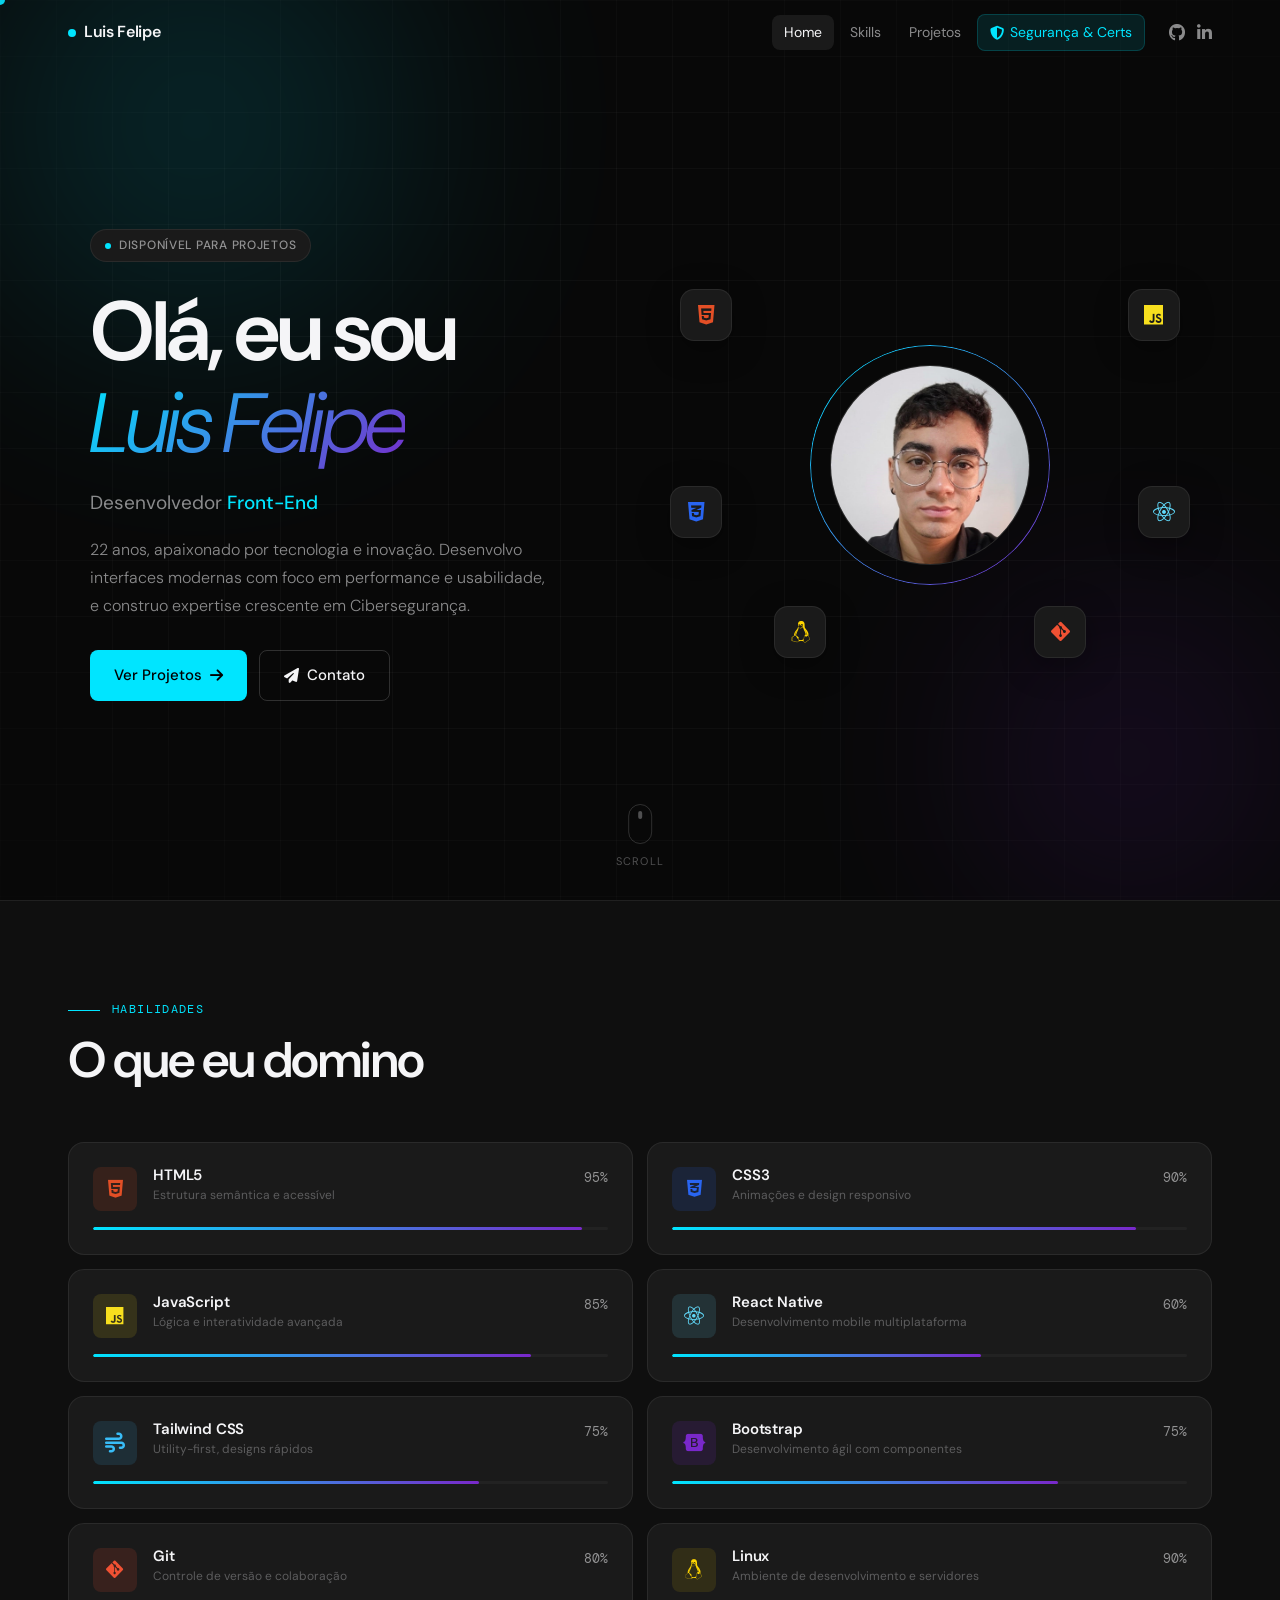
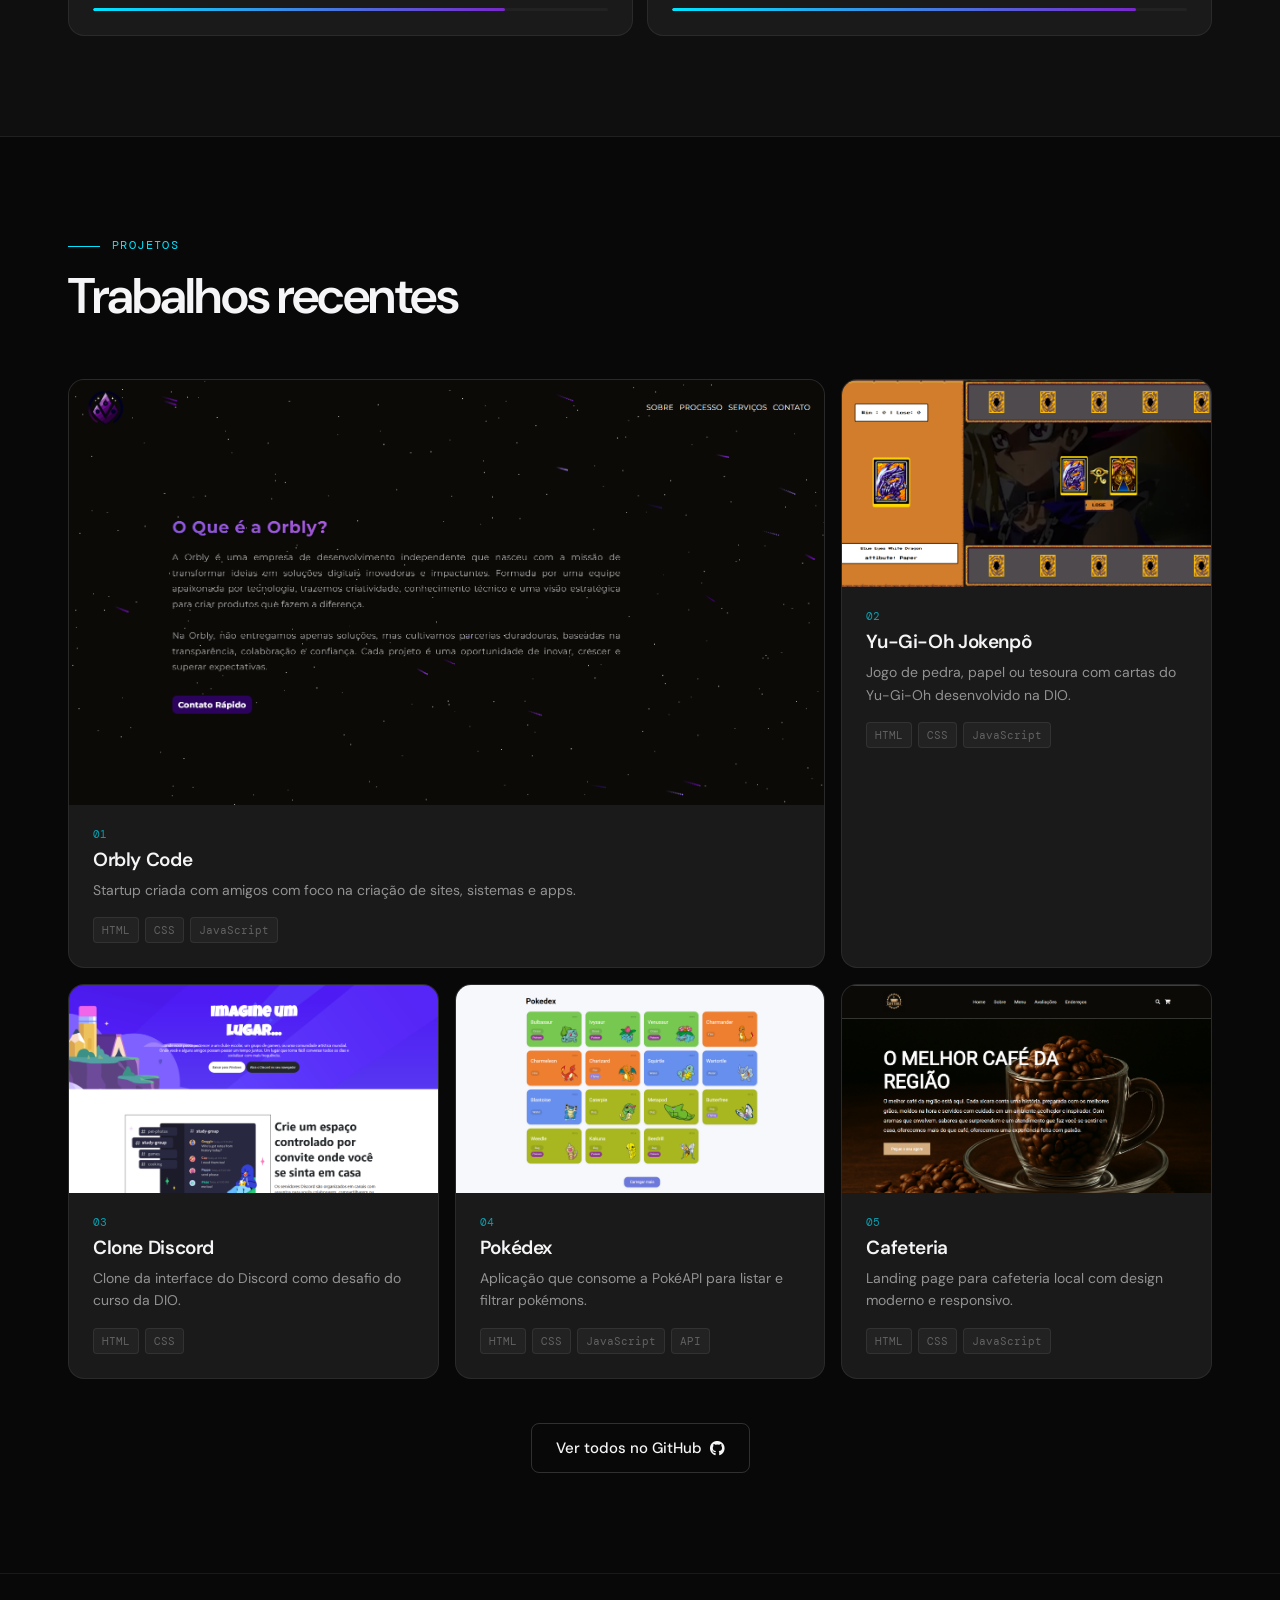
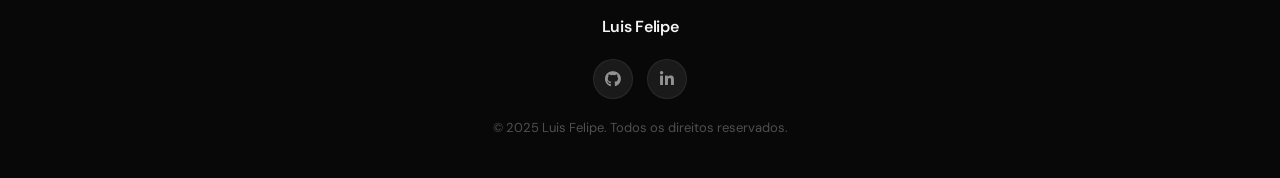
==== commit 2d9290e3: "refactor: cara nova no portfolio" ====
--- a/index.html
+++ b/index.html
@@ -1,648 +1,359 @@
 <!DOCTYPE html>
 <html lang="pt-br">
 <head>
-    <meta charset="UTF-8">
-    <meta name="viewport" content="width=device-width, initial-scale=1.0">
-    <title>Portfólio de Luis Felipe</title>
-    <meta name="description" content="Portfólio de Luis Felipe - Desenvolvedor Front-End especializado em React, JavaScript e interfaces modernas">
-
-    <!-- Favicon -->
-    <link rel="shortcut icon" href="./img/ico.png" type="image/x-icon">
-    
-    <!-- Fontes -->
-    <link rel="preconnect" href="https://fonts.googleapis.com">
-    <link rel="preconnect" href="https://fonts.gstatic.com" crossorigin>
-    <link href="https://fonts.googleapis.com/css2?family=Poppins:wght@300;400;500;600;700&family=Share+Tech&display=swap" rel="stylesheet">
-
-    <!-- Ícones -->
-    <link rel="stylesheet" href="https://cdnjs.cloudflare.com/ajax/libs/font-awesome/6.4.0/css/all.min.css">
-    
-    <link href="https://cdn.jsdelivr.net/npm/bootstrap@5.3.0/dist/css/bootstrap.min.css" rel="stylesheet">
-
-    <!-- CSS -->
-    <link rel="stylesheet" href="./css/style.css">
-    <link rel="stylesheet" href="./css/resp.css">
+  <meta charset="UTF-8">
+  <meta name="viewport" content="width=device-width, initial-scale=1.0">
+  <title>Luis Felipe — Dev Portfolio</title>
+  <meta name="description" content="Portfólio de Luis Felipe — Desenvolvedor Front-End especializado em React, JavaScript e interfaces modernas">
+  <link rel="preconnect" href="https://fonts.googleapis.com">
+  <link rel="preconnect" href="https://fonts.gstatic.com" crossorigin>
+  <link href="https://fonts.googleapis.com/css2?family=DM+Sans:ital,opsz,wght@0,9..40,300;0,9..40,400;0,9..40,500;0,9..40,600;1,9..40,300&family=DM+Mono:wght@400;500&display=swap" rel="stylesheet">
+  <link rel="stylesheet" href="https://cdnjs.cloudflare.com/ajax/libs/font-awesome/6.4.0/css/all.min.css">
+  <link rel="stylesheet" href="./css/style.css">
+  <link rel="stylesheet" href="./css/resp.css">
 </head>
-<body class="dark-mode">
-    <!-- Cursor Personalizado -->
-    <div class="cursor"></div>
-    <div class="cursor-follower"></div>
-
-    <!-- Navbar -->
-    <header class="header">
-        <div class="container">
-            <nav class="navbar">
-                <button id="theme-toggle" class="theme-toggle logo-replacement" type="button" aria-label="Alternar modo claro/escuro">
-                    <i class="fas fa-moon"></i>
-                </button>
-                
-                <button class="hamburger" id="hamburger" type="button" aria-label="Abrir menu" aria-expanded="false">
-                    <span class="bar"></span>
-                    <span class="bar"></span>
-                    <span class="bar"></span>
-                </button>
-                
-                <ul class="nav-menu" id="nav-menu">
-                    <li class="nav-item"><a href="#home" class="nav-link active">Home</a></li>
-                    <li class="nav-item"><a href="#skills" class="nav-link">Skills</a></li>
-                    <li class="nav-item"><a href="#work" class="nav-link">Projetos</a></li>
-                    <li class="nav-item"><a href="#courses" class="nav-link">Cursos</a></li>
-                    <li class="nav-item">
-                        <a href="https://github.com/Luisbmth" target="_blank" rel="noopener noreferrer" class="social-icon">
-                            <i class="fab fa-github"></i>
-                        </a>
-                        <a href="https://www.linkedin.com/in/luis-felipe-371638280/" target="_blank" rel="noopener noreferrer" class="social-icon">
-                            <i class="fab fa-linkedin-in"></i>
-                        </a>
-                    </li>
-                </ul>
-            </nav>
-        </div>
-    </header>
-
-    <main>
-        <!-- Hero Section -->
-        <section id="home" class="hero">
-            <div class="container">
-                <div class="hero-content">
-                    <div class="hero-text">
-                        <h4 class="greeting">Olá, eu sou</h4>
-                        <h1 class="hero-title">Luis Felipe</h1>
-                        <h2 class="hero-subtitle">Desenvolvedor <span class="text-gradient">Front-End</span></h2>
-                        
-                        <p class="hero-description">
-                            Com 21 anos, sou um jovem profissional dedicado ao desenvolvimento de software e à inovação tecnológica. Minha trajetória na área de tecnologia começou cedo, impulsionada por uma forte curiosidade analítica e pelo desejo de compreender os sistemas digitais que permeiam nosso cotidiano.
-                        </p>
-                        
-                        <div class="hero-buttons">
-                            <a href="#work" class="btn btn-primary">
-                                Ver Projetos <i class="fas fa-arrow-right"></i>
-                            </a>
-                            <a href="https://www.linkedin.com/in/luis-felipe-371638280/" target="_blank" rel="noopener noreferrer" class="btn btn-outline">
-                                <i class="fas fa-paper-plane"></i> Contato
-                            </a>
-                        </div>
-                    </div>
-                    
-                    <div class="hero-image">
-                        <div class="image-wrapper">
-                            <div class="tech-stack">
-                                <div class="tech-icon react"><i class="fab fa-react"></i></div>
-                                <div class="tech-icon js"><i class="fab fa-js"></i></div>
-                                <div class="tech-icon html"><i class="fab fa-html5"></i></div>
-                                <div class="tech-icon css"><i class="fab fa-css3-alt"></i></div>
-                            </div>
-                        </div>
-                    </div>
-                </div>
-                
-                <div class="scroll-down">
-                    <a href="#skills" class="scroll-link">
-                        <span class="scroll-wheel"></span>
-                    </a>
-                </div>
-            </div>
-        </section>
-
-        <!-- Skills Section -->
-        <section id="skills" class="skills-section">
-            <div class="container">
-                <div class="section-header">
-                    <h2 class="section-title">Minhas <span class="text-gradient">Habilidades</span></h2>
-                    <p class="section-subtitle">Tecnologias que domino e utilizo no meu dia a dia</p>
-                </div>
-                
-                <div class="skills-grid">
-                    <div class="skill-card" data-aos="fade-up">
-                        <div class="skill-icon"><i class="fab fa-html5"></i></div>
-                        <h3 class="skill-title">HTML5</h3>
-                        <p class="skill-description">Estrutura semântica e acessível para todos os dispositivos</p>
-                        <div class="skill-progress"><div class="progress-bar" style="width: 95%"></div></div>
-                    </div>
-                    
-                    <div class="skill-card" data-aos="fade-up" data-aos-delay="100">
-                        <div class="skill-icon"><i class="fab fa-css3-alt"></i></div>
-                        <h3 class="skill-title">CSS3</h3>
-                        <p class="skill-description">Estilos criativos, animações e designs responsivos</p>
-                        <div class="skill-progress"><div class="progress-bar" style="width: 90%"></div></div>
-                    </div>
-                    
-                    <div class="skill-card" data-aos="fade-up" data-aos-delay="200">
-                        <div class="skill-icon"><i class="fab fa-js"></i></div>
-                        <h3 class="skill-title">JavaScript</h3>
-                        <p class="skill-description">Lógica de programação e interatividade avançada</p>
-                        <div class="skill-progress"><div class="progress-bar" style="width: 85%"></div></div>
-                    </div>
-                    
-                    <div class="skill-card" data-aos="fade-up" data-aos-delay="300">
-                        <div class="skill-icon"><i class="fab fa-react"></i></div>
-                        <h3 class="skill-title">React Native</h3>
-                        <p class="skill-description">Desenvolvimento mobile multiplataforma</p>
-                        <div class="skill-progress"><div class="progress-bar" style="width: 60%"></div></div>
-                    </div>
-                    
-                    <div class="skill-card" data-aos="fade-up" data-aos-delay="400">
-                        <div class="skill-icon"><i class="fab fa-bootstrap"></i></div>
-                        <h3 class="skill-title">Bootstrap</h3>
-                        <p class="skill-description">Desenvolvimento ágil com componentes prontos</p>
-                        <div class="skill-progress"><div class="progress-bar" style="width: 75%"></div></div>
-                    </div>
-                    
-                    <div class="skill-card" data-aos="fade-up" data-aos-delay="500">
-                        <div class="skill-icon"><i class="fas fa-wind"></i></div>
-                        <h3 class="skill-title">Tailwind CSS</h3>
-                        <p class="skill-description">Utility-first CSS para designs rápidos e consistentes</p>
-                        <div class="skill-progress"><div class="progress-bar" style="width: 75%"></div></div>
-                    </div>
-                    
-                    <div class="skill-card" data-aos="fade-up" data-aos-delay="600">
-                        <div class="skill-icon"><i class="fab fa-git-alt"></i></div>
-                        <h3 class="skill-title">Git</h3>
-                        <p class="skill-description">Controle de versão e trabalho em equipe</p>
-                        <div class="skill-progress"><div class="progress-bar" style="width: 80%"></div></div>
-                    </div>
-                    
-                    <div class="skill-card" data-aos="fade-up" data-aos-delay="700">
-                        <div class="skill-icon"><i class="fab fa-linux"></i></div>
-                        <h3 class="skill-title">Linux</h3>
-                        <p class="skill-description">Ambiente de desenvolvimento e servidores</p>
-                        <div class="skill-progress"><div class="progress-bar" style="width: 90%"></div></div>
-                    </div>
-                </div>
-            </div>
-        </section>
-
-        <!-- Projects Section -->
-        <section id="work" class="projects-section">
-            <div class="container">
-                <div class="section-header">
-                    <h2 class="section-title">Meus <span class="text-gradient">Projetos</span></h2>
-                    <p class="section-subtitle">Alguns dos trabalhos que desenvolvi recentemente</p>
-                </div>
-                
-                <div class="projects-grid">
-                    <!-- Projeto 1 -->
-                    <div class="project-card" data-aos="fade-up">
-                        <div class="project-image">
-                            <img src="./img/orblyCode.png" alt="Site OrblyCode">
-                            <div class="project-overlay">
-                                <div class="project-links">
-                                    <a href="https://orblycode.com.br/" target="_blank" rel="noopener noreferrer" class="project-link">
-                                        <i class="fas fa-external-link-alt"></i>
-                                    </a>
-                                    <a href="https://github.com/Luisbmth/orblycode" target="_blank" rel="noopener noreferrer" class="project-link">
-                                        <i class="fab fa-github"></i>
-                                    </a>
-                                </div>
-                            </div>
-                        </div>
-                        <div class="project-info">
-                            <h3 class="project-title">Orbly Code</h3>
-                            <p class="project-description">Startup criada com meus amigos com o foco na criação de sites, sistemas e Apps.</p>
-                            <div class="project-tags"><span class="tag">HTML</span><span class="tag">CSS</span><span class="tag">JavaScript</span></div>
-                        </div>
-                    </div>
-                    
-                    <!-- Projeto 2 -->
-                    <div class="project-card" data-aos="fade-up" data-aos-delay="100">
-                        <div class="project-image">
-                            <img src="./img/ygo.png" alt="Jogo Yu-Gi-Oh">
-                            <div class="project-overlay">
-                                <div class="project-links">                                    
-                                    <a href="https://github.com/Luisbmth/js-game-yugioh-jokenpo" target="_blank" rel="noopener noreferrer" class="project-link">
-                                        <i class="fab fa-github"></i>
-                                    </a>
-                                </div>
-                            </div>
-                        </div>
-                        <div class="project-info">
-                            <h3 class="project-title">Yu-Gi-Oh Jokenpô</h3>
-                            <p class="project-description">Jogo de pedra, papel ou tesoura com cartas do Yu-Gi-Oh desenvolvido durante curso na Dio.</p>
-                            <div class="project-tags"><span class="tag">HTML</span><span class="tag">CSS</span><span class="tag">JavaScript</span></div>
-                        </div>
-                    </div>
-                    
-                    <!-- Projeto 3 -->
-                    <div class="project-card" data-aos="fade-up" data-aos-delay="200">
-                        <div class="project-image">
-                            <img src="./img/TelaDiscord.png" alt="Clone Discord">
-                            <div class="project-overlay">
-                                <div class="project-links">
-                                    <a href="https://github.com/Luisbmth/Tela-Discord" target="_blank" rel="noopener noreferrer" class="project-link">
-                                        <i class="fab fa-github"></i>
-                                    </a>
-                                </div>
-                            </div>
-                        </div>
-                        <div class="project-info">
-                            <h3 class="project-title">Clone Discord</h3>
-                            <p class="project-description">Clone da interface do Discord desenvolvido como desafio do curso da Dio.</p>
-                            <div class="project-tags"><span class="tag">HTML</span><span class="tag">CSS</span></div>
-                        </div>
-                    </div>
-                    
-                    <!-- Projeto 4 -->
-                    <div class="project-card" data-aos="fade-up" data-aos-delay="300">
-                        <div class="project-image">
-                            <img src="./img/pokedex.png" alt="Pokédex">
-                            <div class="project-overlay">
-                                <div class="project-links">
-                                    <a href="https://github.com/Luisbmth/pokedex" target="_blank" rel="noopener noreferrer" class="project-link">
-                                        <i class="fab fa-github"></i>
-                                    </a>
-                                </div>
-                            </div>
-                        </div>
-                        <div class="project-info">
-                            <h3 class="project-title">Pokédex</h3>
-                            <p class="project-description">Aplicação que consome a PokéAPI para listar e filtrar pokémons.</p>
-                            <div class="project-tags"><span class="tag">HTML</span><span class="tag">CSS</span><span class="tag">JavaScript</span><span class="tag">API</span></div>
-                        </div>
-                    </div>
-                    
-                    <!-- Projeto 5 -->
-                    <div class="project-card" data-aos="fade-up" data-aos-delay="400">
-                        <div class="project-image">
-                            <img src="./img/Cafeteria.png" alt="Landing Page Cafeteria">
-                            <div class="project-overlay">
-                                <div class="project-links">
-                                    <a href="https://github.com/Luisbmth/Cafeteria" target="_blank" rel="noopener noreferrer" class="project-link">
-                                        <i class="fab fa-github"></i>
-                                    </a>
-                                </div>
-                            </div>
-                        </div>
-                        <div class="project-info">
-                            <h3 class="project-title">Cafeteria</h3>
-                            <p class="project-description">Landing page para cafeteria local com design moderno e responsivo.</p>
-                            <div class="project-tags"><span class="tag">HTML</span><span class="tag">CSS</span><span class="tag">JavaScript</span></div>
-                        </div>
-                    </div>
-                </div>
-                
-                <div class="more-projects" data-aos="fade-up">
-                    <a href="https://github.com/Luisbmth?tab=repositories" target="_blank" rel="noopener noreferrer" class="btn btn-outline">
-                        Ver mais projetos <i class="fas fa-arrow-right"></i>
-                    </a>
-                </div>
-            </div>
-        </section>
-
-        <!-- Courses Section -->
-        <section id="courses" class="courses-section py-5">
-            <div class="container">
-                <div class="section-header text-center mb-5">
-                    <h2 class="section-title display-4 fw-bold">Minhas <span class="text-gradient">Certificações</span></h2>
-                    <p class="section-subtitle">Conhecimento adquirido através de cursos e certificações</p>
-                </div>
-
-                <div class="accordion custom-accordion" id="coursesAccordion">
-                    <!-- Curso 1 - DIO Front-End -->
-                    <div class="accordion-item mb-4 border-0 rounded-4 overflow-hidden shadow-sm" data-aos="fade-up" data-aos-delay="100">
-                        <h2 class="accordion-header" id="headingOne">
-                            <button class="accordion-button collapsed py-3" type="button" data-bs-toggle="collapse" data-bs-target="#collapseOne" aria-expanded="false" aria-controls="collapseOne">
-                                <div class="d-flex align-items-center w-100">
-                                    <div class="course-icon me-3"><i class="fab fa-html5 fa-2x"></i></div>
-                                    <div class="flex-grow-1"><h3 class="mb-0 fw-bold">Bootcamp Santander 2025 – Front-End</h3></div>
-                                    <i class="fas fa-chevron-down ms-auto transition-all"></i>
-                                </div>
-                            </button>
-                        </h2>
-                        <div id="collapseOne" class="accordion-collapse collapse" aria-labelledby="headingOne" data-bs-parent="#coursesAccordion">
-                            <div class="accordion-body p-4">
-                                <div class="d-flex align-items-center mb-3">
-                                    <i class="fas fa-university me-2 text-muted"></i>
-                                    <p class="course-institution mb-0"><strong>Instituição:</strong> DIO (Digital Innovation One)</p>
-                                </div>
-                                <div class="d-flex align-items-center mb-3">
-                                    <i class="far fa-calendar-alt me-2 text-muted"></i>
-                                    <p class="course-date mb-0"><strong>Conclusão:</strong> 2025</p>
-                                </div>
-                                <div class="d-flex mb-3">
-                                    <i class="fas fa-info-circle me-2 mt-1 text-muted"></i>
-                                    <p class="course-description mb-0">Bootcamp completo com 102 horas focado em HTML, CSS e JavaScript, desenvolvendo projetos práticos.</p>
-                                </div>
-                                <div class="d-flex justify-content-end">
-                                    <a href="https://hermes.dio.me/certificates/GQL2K1IU.pdf" class="btn btn-primary btn-lg px-4 py-2" target="_blank" rel="noopener noreferrer">
-                                        <i class="fas fa-certificate me-2"></i> Ver Certificado
-                                    </a>
-                                </div>
-                            </div>
-                        </div>
-                    </div>
-
-                    <!-- Curso 2 - Udemy Linux -->
-                    <div class="accordion-item mb-4 border-0 rounded-4 overflow-hidden shadow-sm" data-aos="fade-up" data-aos-delay="100">
-                        <h2 class="accordion-header" id="headingTwo">
-                            <button class="accordion-button collapsed py-3" type="button" data-bs-toggle="collapse" data-bs-target="#collapseTwo" aria-expanded="false" aria-controls="collapseTwo">
-                                <div class="d-flex align-items-center w-100">
-                                    <div class="course-icon me-3"><i class="fab fa-linux fa-2x"></i></div>
-                                    <div class="flex-grow-1"><h3 class="mb-0 fw-bold">Linux para Desenvolvedores+</h3></div>
-                                    <i class="fas fa-chevron-down ms-auto transition-all"></i>
-                                </div>
-                            </button>
-                        </h2>
-                        <div id="collapseTwo" class="accordion-collapse collapse" aria-labelledby="headingTwo" data-bs-parent="#coursesAccordion">
-                            <div class="accordion-body p-4">
-                                <div class="d-flex align-items-center mb-3">
-                                    <i class="fas fa-university me-2 text-muted"></i>
-                                    <p class="course-institution mb-0"><strong>Instituição:</strong> Udemy</p>
-                                </div>
-                                <div class="d-flex align-items-center mb-3">
-                                    <i class="far fa-calendar-alt me-2 text-muted"></i>
-                                    <p class="course-date mb-0"><strong>Conclusão:</strong> 2025</p>
-                                </div>
-                                <div class="d-flex mb-3">
-                                    <i class="fas fa-info-circle me-2 mt-1 text-muted"></i>
-                                    <p class="course-description mb-0">Formação sobre terminal, shell scripting e ambientes LAMP.</p>
-                                </div>
-                                <div class="d-flex justify-content-end">
-                                    <a href="https://www.udemy.com/certificate/UC-3af9c1f5-0ff1-4800-9f6e-d4a3928b6f5c/" class="btn btn-primary btn-lg px-4 py-2" target="_blank" rel="noopener noreferrer">
-                                        <i class="fas fa-certificate me-2"></i> Ver Certificado
-                                    </a>
-                                </div>
-                            </div>
-                        </div>
-                    </div>
-
-                    <!-- Curso 3 - Senac Front-End com IA -->
-                    <div class="accordion-item mb-4 border-0 rounded-4 overflow-hidden shadow-sm" data-aos="fade-up" data-aos-delay="200">
-                        <h2 class="accordion-header" id="headingThree">
-                            <button class="accordion-button collapsed py-3" type="button" data-bs-toggle="collapse" data-bs-target="#collapseThree" aria-expanded="false" aria-controls="collapseThree">
-                                <div class="d-flex align-items-center w-100">
-                                    <div class="course-icon me-3"><i class="fas fa-robot fa-2x"></i></div>
-                                    <div class="flex-grow-1"><h3 class="mb-0 fw-bold">Programador Front-End com IA</h3></div>
-                                    <i class="fas fa-chevron-down ms-auto transition-all"></i>
-                                </div>
-                            </button>
-                        </h2>
-                        <div id="collapseThree" class="accordion-collapse collapse" aria-labelledby="headingThree" data-bs-parent="#coursesAccordion">
-                            <div class="accordion-body p-4">
-                                <div class="d-flex align-items-center mb-3">
-                                    <i class="fas fa-university me-2 text-muted"></i>
-                                    <p class="course-institution mb-0"><strong>Instituição:</strong> Senac RJ</p>
-                                </div>
-                                <div class="d-flex align-items-center mb-3">
-                                    <i class="far fa-calendar-alt me-2 text-muted"></i>
-                                    <p class="course-date mb-0"><strong>Conclusão:</strong> 2025</p>
-                                </div>
-                                <div class="d-flex mb-3">
-                                    <i class="fas fa-info-circle me-2 mt-1 text-muted"></i>
-                                    <p class="course-description mb-0">Curso de 80h focado em HTML, CSS, JavaScript, React e IA.</p>
-                                </div>
-                                <div class="d-flex justify-content-end">
-                                    <a href="assets/certificados/LUIS%20FELIPE%20LEITE%20SANTOS-PROGRAMADOR%20FRONT-END%20COM%20IA%20-%20Certificado-VersaoImpressao.pdf" class="btn btn-primary btn-lg px-4 py-2" target="_blank" rel="noopener noreferrer">
-                                        <i class="fas fa-certificate me-2"></i> Ver Certificado
-                                    </a>
-                                </div>
-                            </div>
-                        </div>
-                    </div>
-
-                    <!-- Curso 4 - Udemy LGPD -->
-                    <div class="accordion-item mb-4 border-0 rounded-4 overflow-hidden shadow-sm" data-aos="fade-up" data-aos-delay="250">
-                        <h2 class="accordion-header" id="headingFour">
-                            <button class="accordion-button collapsed py-3" type="button" data-bs-toggle="collapse" data-bs-target="#collapseFour" aria-expanded="false" aria-controls="collapseFour">
-                                <div class="d-flex align-items-center w-100">
-                                    <div class="course-icon me-3"><i class="fas fa-shield-alt fa-2x"></i></div>
-                                    <div class="flex-grow-1"><h3 class="mb-0 fw-bold">LGPD: Política de Privacidade e Proteção de Dados</h3></div>
-                                    <i class="fas fa-chevron-down ms-auto transition-all"></i>
-                                </div>
-                            </button>
-                        </h2>
-                        <div id="collapseFour" class="accordion-collapse collapse" aria-labelledby="headingFour" data-bs-parent="#coursesAccordion">
-                            <div class="accordion-body p-4">
-                                <div class="d-flex align-items-center mb-3">
-                                    <i class="fas fa-university me-2 text-muted"></i>
-                                    <p class="course-institution mb-0"><strong>Instituição:</strong> Udemy</p>
-                                </div>
-                                <div class="d-flex align-items-center mb-3">
-                                    <i class="far fa-calendar-alt me-2 text-muted"></i>
-                                    <p class="course-date mb-0"><strong>Conclusão:</strong> 2025</p>
-                                </div>
-                                <div class="d-flex mb-3">
-                                    <i class="fas fa-info-circle me-2 mt-1 text-muted"></i>
-                                    <p class="course-description mb-0">Curso sobre LGPD, privacidade, compliance e governança de dados.</p>
-                                </div>
-                                <div class="d-flex justify-content-end">
-                                    <a href="https://www.udemy.com/certificate/UC-b115bb2a-4f89-4484-aa19-03bc582af520/" class="btn btn-primary btn-lg px-4 py-2" target="_blank" rel="noopener noreferrer">
-                                        <i class="fas fa-certificate me-2"></i> Ver Certificado
-                                    </a>
-                                </div>
-                            </div>
-                        </div>
-                    </div>
-
-                    <!-- Curso 5 - Udemy Cyber Security -->
-                    <div class="accordion-item mb-4 border-0 rounded-4 overflow-hidden shadow-sm" data-aos="fade-up" data-aos-delay="300">
-                        <h2 class="accordion-header" id="headingFive">
-                            <button class="accordion-button collapsed py-3" type="button" data-bs-toggle="collapse" data-bs-target="#collapseFive" aria-expanded="false" aria-controls="collapseFive">
-                                <div class="d-flex align-items-center w-100">
-                                    <div class="course-icon me-3"><i class="fas fa-lock fa-2x"></i></div>
-                                    <div class="flex-grow-1"><h3 class="mb-0 fw-bold">Curso Completo em Cyber Security</h3></div>
-                                    <i class="fas fa-chevron-down ms-auto transition-all"></i>
-                                </div>
-                            </button>
-                        </h2>
-                        <div id="collapseFive" class="accordion-collapse collapse" aria-labelledby="headingFive" data-bs-parent="#coursesAccordion">
-                            <div class="accordion-body p-4">
-                                <div class="d-flex align-items-center mb-3">
-                                    <i class="fas fa-university me-2 text-muted"></i>
-                                    <p class="course-institution mb-0"><strong>Instituição:</strong> Udemy</p>
-                                </div>
-                                <div class="d-flex align-items-center mb-3">
-                                    <i class="far fa-calendar-alt me-2 text-muted"></i>
-                                    <p class="course-date mb-0"><strong>Conclusão:</strong> 2025</p>
-                                </div>
-                                <div class="d-flex mb-3">
-                                    <i class="fas fa-info-circle me-2 mt-1 text-muted"></i>
-                                    <p class="course-description mb-0">Formação em Cibersegurança com foco em ataques, defesas e DevSecOps.</p>
-                                </div>
-                                <div class="d-flex justify-content-end">
-                                    <a href="https://www.udemy.com/certificate/UC-ad2d97c5-f6c3-4ffe-9617-f78f0c2161d4/" class="btn btn-primary btn-lg px-4 py-2" target="_blank" rel="noopener noreferrer">
-                                        <i class="fas fa-certificate me-2"></i> Ver Certificado
-                                    </a>
-                                </div>
-                            </div>
-                        </div>
-                    </div>
-
-                    <!-- Curso 6 - Graduação -->
-                    <div class="accordion-item mb-4 border-0 rounded-4 overflow-hidden shadow-sm" data-aos="fade-up" data-aos-delay="300">
-                        <h2 class="accordion-header" id="headingSix">
-                            <button class="accordion-button collapsed py-3" type="button" data-bs-toggle="collapse" data-bs-target="#collapseSix" aria-expanded="false" aria-controls="collapseSix">
-                                <div class="d-flex align-items-center w-100">
-                                    <div class="course-icon me-3"><i class="fas fa-graduation-cap fa-2x"></i></div>
-                                    <div class="flex-grow-1"><h3 class="mb-0 fw-bold">Bacharelado em Ciência da Computação</h3></div>
-                                    <i class="fas fa-chevron-down ms-auto transition-all"></i>
-                                </div>
-                            </button>
-                        </h2>
-                        <div id="collapseSix" class="accordion-collapse collapse" aria-labelledby="headingSix" data-bs-parent="#coursesAccordion">
-                            <div class="accordion-body p-4">
-                                <div class="d-flex align-items-center mb-3">
-                                    <i class="fas fa-university me-2"></i>
-                                    <p class="mb-0"><strong>Instituição:</strong> Centro Universitário Anhanguera</p>
-                                </div>
-                                <div class="d-flex align-items-center mb-3">
-                                    <i class="far fa-calendar-alt me-2"></i>
-                                    <p class="mb-0"><strong>Conclusão:</strong> Dezembro 2025</p>
-                                </div>
-                                <div class="d-flex mb-3">
-                                    <i class="fas fa-info-circle me-2 mt-1"></i>
-                                    <p class="mb-0">Graduação completa em Ciência da Computação.</p>
-                                </div>
-                                <div class="d-flex justify-content-end">
-                                    <a href="./assets/certificados/DiplomaDigital.pdf" class="btn btn-primary" target="_blank" rel="noopener noreferrer">
-                                        <i class="fas fa-file-pdf me-2"></i> Ver Diploma
-                                    </a>
-                                </div>
-                            </div>
-                        </div>
-                    </div>
-
-                    <!-- Curso 7 - Pós-graduação -->
-                    <div class="accordion-item mb-4 border-0 rounded-4 overflow-hidden shadow-sm" data-aos="fade-up" data-aos-delay="350">
-                        <h2 class="accordion-header" id="headingSeven">
-                            <button class="accordion-button collapsed py-3" type="button" data-bs-toggle="collapse" data-bs-target="#collapseSeven" aria-expanded="false" aria-controls="collapseSeven">
-                                <div class="d-flex align-items-center w-100">
-                                    <div class="course-icon me-3"><i class="fas fa-shield-alt fa-2x"></i></div>
-                                    <div class="flex-grow-1"><h3 class="mb-0 fw-bold">Pós-graduação em Defesa Cibernética (Cursando)</h3></div>
-                                    <i class="fas fa-chevron-down ms-auto transition-all"></i>
-                                </div>
-                            </button>
-                        </h2>
-                        <div id="collapseSeven" class="accordion-collapse collapse" aria-labelledby="headingSeven" data-bs-parent="#coursesAccordion">
-                            <div class="accordion-body p-4">
-                                <div class="d-flex align-items-center mb-3">
-                                    <i class="fas fa-university me-2"></i>
-                                    <p class="mb-0"><strong>Instituição:</strong> Centro Universitário Anhanguera</p>
-                                </div>
-                                <div class="d-flex align-items-center mb-3">
-                                    <i class="far fa-calendar-alt me-2"></i>
-                                    <p class="mb-0"><strong>Previsão:</strong> 2026</p>
-                                </div>
-                                <div class="d-flex mb-3">
-                                    <i class="fas fa-info-circle me-2 mt-1"></i>
-                                    <p class="mb-0">Pós-graduação em Defesa Cibernética com 360 horas.</p>
-                                </div>
-                                <div class="d-flex justify-content-end">
-                                    <a href="https://www.anhanguera.com/curso/pos-graduacao/defesa-cibernetica/" class="btn btn-primary me-3" target="_blank" rel="noopener noreferrer">
-                                        <i class="fas fa-external-link-alt me-2"></i> Saiba mais
-                                    </a>
-                                    <button class="btn btn-outline disabled" type="button" disabled>
-                                        <i class="fas fa-hourglass-half me-2"></i> Cursando
-                                    </button>
-                                </div>
-                            </div>
-                        </div>
-                    </div>
-
-                    <!-- Curso 8 - Hackers do Bem -->
-                    <div class="accordion-item mb-4 border-0 rounded-4 overflow-hidden shadow-sm" data-aos="fade-up" data-aos-delay="400">
-                        <h2 class="accordion-header" id="headingEight">
-                            <button class="accordion-button collapsed py-3" type="button" data-bs-toggle="collapse" data-bs-target="#collapseEight" aria-expanded="false" aria-controls="collapseEight">
-                                <div class="d-flex align-items-center w-100">
-                                    <div class="course-icon me-3"><i class="fas fa-user-shield fa-2x"></i></div>
-                                    <div class="flex-grow-1"><h3 class="mb-0 fw-bold">Formação em Cibersegurança - Hackers do Bem</h3></div>
-                                    <i class="fas fa-chevron-down ms-auto transition-all"></i>
-                                </div>
-                            </button>
-                        </h2>
-                        <div id="collapseEight" class="accordion-collapse collapse" aria-labelledby="headingEight" data-bs-parent="#coursesAccordion">
-                            <div class="accordion-body p-4">
-                                <div class="d-flex align-items-center mb-3">
-                                    <i class="fas fa-university me-2"></i>
-                                    <p class="mb-0"><strong>Instituição:</strong> Hackers do Bem</p>
-                                </div>
-                                <div class="d-flex align-items-center mb-3">
-                                    <i class="far fa-calendar-alt me-2"></i>
-                                    <p class="mb-0"><strong>Conclusão:</strong> Janeiro 2026</p>
-                                </div>
-                                <div class="d-flex align-items-center mb-3">
-                                    <i class="fas fa-clock me-2"></i>
-                                    <p class="mb-0"><strong>Carga Horária:</strong> 144 horas</p>
-                                </div>
-                                <div class="d-flex mb-4">
-                                    <i class="fas fa-info-circle me-2 mt-1"></i>
-                                    <p class="mb-0">Formação completa em cibersegurança com dois módulos.</p>
-                                </div>
-                                <div class="d-flex justify-content-end flex-wrap gap-3">
-                                    <a href="./assets/certificados/hackers-do-bem-nivelamento.pdf" class="btn btn-primary" target="_blank" rel="noopener noreferrer">
-                                        <i class="fas fa-certificate me-2"></i> Certificado Nivelamento
-                                    </a>
-                                    <a href="./assets/certificados/hackers-do-bem-basico.pdf" class="btn btn-outline" target="_blank" rel="noopener noreferrer">
-                                        <i class="fas fa-award me-2"></i> Certificado Básico
-                                    </a>
-                                </div>
-                            </div>
-                        </div>
-                    </div>
-
-                    <!-- Curso 9 - Google Cybersecurity -->
-                    <div class="accordion-item mb-4 border-0 rounded-4 overflow-hidden shadow-sm" data-aos="fade-up" data-aos-delay="450">
-                        <h2 class="accordion-header" id="headingNine">
-                            <button class="accordion-button collapsed py-3" type="button" data-bs-toggle="collapse" data-bs-target="#collapseNine" aria-expanded="false" aria-controls="collapseNine">
-                                <div class="d-flex align-items-center w-100">
-                                    <div class="course-icon me-3"><i class="fab fa-google fa-2x"></i></div>
-                                    <div class="flex-grow-1"><h3 class="mb-0 fw-bold">Google Cybersecurity Certificate (Cursando)</h3></div>
-                                    <i class="fas fa-chevron-down ms-auto transition-all"></i>
-                                </div>
-                            </button>
-                        </h2>
-                        <div id="collapseNine" class="accordion-collapse collapse" aria-labelledby="headingNine" data-bs-parent="#coursesAccordion">
-                            <div class="accordion-body p-4">
-                                <div class="d-flex align-items-center mb-3">
-                                    <i class="fas fa-university me-2"></i>
-                                    <p class="mb-0"><strong>Instituição:</strong> Google (Coursera)</p>
-                                </div>
-                                <div class="d-flex align-items-center mb-3">
-                                    <i class="far fa-calendar-alt me-2"></i>
-                                    <p class="mb-0"><strong>Previsão:</strong> 2026</p>
-                                </div>
-                                <div class="d-flex align-items-center mb-3">
-                                    <i class="fas fa-clock me-2"></i>
-                                    <p class="mb-0"><strong>Carga Horária:</strong> 180 horas</p>
-                                </div>
-                                <div class="d-flex justify-content-end flex-wrap gap-3">
-                                    <a href="https://www.coursera.org/professional-certificates/google-cybersecurity" class="btn btn-primary" target="_blank" rel="noopener noreferrer">
-                                        <i class="fas fa-external-link-alt me-2"></i> Ver Programa
-                                    </a>
-                                    <button class="btn btn-outline disabled" type="button" disabled>
-                                        <i class="fas fa-hourglass-half me-2"></i> Cursando
-                                    </button>
-                                </div>
-                            </div>
-                        </div>
-                    </div>
-                </div>
-            </div>
-        </section>
-    </main>
-
-    <!-- Footer -->
-    <footer class="footer">
-        <div class="container">
-            <div class="footer-column">
-                <div class="social-links">
-                    <a href="https://github.com/Luisbmth" target="_blank" rel="noopener noreferrer"><i class="fab fa-github"></i></a>
-                    <a href="https://www.linkedin.com/in/luis-felipe-371638280/" target="_blank" rel="noopener noreferrer"><i class="fab fa-linkedin-in"></i></a>
-                </div>
-            </div>
-            <div class="footer-bottom">
-                <p>&copy; 2025 Luis Felipe. Todos os direitos reservados.</p>
-            </div>
-        </div>
-    </footer>
-
-    <!-- Back to Top Button -->
-    <a href="#" class="back-to-top" id="back-to-top">
-        <i class="fas fa-arrow-up"></i>
-    </a>
-
-    <!-- Scripts -->
-    <script src="https://cdn.jsdelivr.net/npm/bootstrap@5.3.0/dist/js/bootstrap.bundle.min.js"></script>
-    <script src="https://unpkg.com/aos@next/dist/aos.js"></script>
-    <script src="./js/scripts.js"></script>
+<body>
+  <div class="cursor" id="cursor"></div>
+
+  <!-- HEADER -->
+  <header class="header" id="header">
+    <div class="nav-container">
+      <div class="nav-logo">
+        <span class="logo-dot"></span>
+        <span>Luis Felipe</span>
+      </div>
+      <nav class="nav-links" id="navLinks">
+        <a href="#home"     class="nav-link active">Home</a>
+        <a href="#skills"   class="nav-link">Skills</a>
+        <a href="#projects" class="nav-link">Projetos</a>
+        <a href="security.html" class="nav-link nav-link--switch">
+          <i class="fas fa-shield-alt"></i> Segurança &amp; Certs
+        </a>
+      </nav>
+      <div class="nav-socials">
+        <a href="https://github.com/Luisbmth"   target="_blank" rel="noopener noreferrer" aria-label="GitHub"><i class="fab fa-github"></i></a>
+        <a href="https://www.linkedin.com/in/luis-felipe-371638280/" target="_blank" rel="noopener noreferrer" aria-label="LinkedIn"><i class="fab fa-linkedin-in"></i></a>
+      </div>
+      <button class="hamburger" id="hamburger" aria-label="Menu">
+        <span></span><span></span><span></span>
+      </button>
+    </div>
+    <div class="mobile-menu" id="mobileMenu">
+      <a href="#home"     class="mobile-link">Home</a>
+      <a href="#skills"   class="mobile-link">Skills</a>
+      <a href="#projects" class="mobile-link">Projetos</a>
+      <a href="security.html" class="mobile-link">Segurança &amp; Certificações</a>
+    </div>
+  </header>
+
+  <main>
+    <!-- ══ HERO ══ -->
+    <section id="home" class="hero">
+      <div class="hero-bg">
+        <div class="hero-orb hero-orb--1"></div>
+        <div class="hero-orb hero-orb--2"></div>
+        <div class="hero-grid"></div>
+      </div>
+
+      <div class="hero-inner">
+        <!-- TEXT SIDE -->
+        <div class="hero-text">
+          <div class="hero-eyebrow reveal">
+            <span class="eyebrow-dot"></span>
+            <span>Disponível para projetos</span>
+          </div>
+
+          <h1 class="hero-title reveal reveal--d1">
+            Olá, eu sou<br>
+            <em>Luis Felipe</em>
+          </h1>
+
+          <p class="hero-role reveal reveal--d2">
+            Desenvolvedor <span class="role-highlight">Front-End</span>
+          </p>
+
+          <p class="hero-desc reveal reveal--d3">
+            22 anos, apaixonado por tecnologia e inovação. Desenvolvo interfaces modernas com foco em performance e usabilidade, e construo expertise crescente em Cibersegurança.
+          </p>
+
+          <div class="hero-actions reveal reveal--d4">
+            <a href="#projects" class="btn btn--primary">Ver Projetos <i class="fas fa-arrow-right"></i></a>
+            <a href="https://www.linkedin.com/in/luis-felipe-371638280/" target="_blank" rel="noopener noreferrer" class="btn btn--ghost">
+              <i class="fas fa-paper-plane"></i> Contato
+            </a>
+          </div>
+        </div>
+
+        <!-- AVATAR + FLOATING ICONS SIDE -->
+        <div class="hero-visual reveal reveal--d2">
+          <div class="avatar-wrap">
+            <!-- Imagem do avatar: substitua ./img/avatar.png pela sua foto -->
+            <div class="avatar-ring"></div>
+            <div class="avatar-placeholder">
+              <img src="./img/Luis_Felipe.jpeg" alt="Minha Foto" class="avatar-img">
+            </div>
+          </div>
+
+          <!-- Ícones flutuantes -->
+          <div class="float-icon float-icon--html"    style="--delay:0s">
+            <i class="fab fa-html5"></i>
+          </div>
+          <div class="float-icon float-icon--css"     style="--delay:0.4s">
+            <i class="fab fa-css3-alt"></i>
+          </div>
+          <div class="float-icon float-icon--js"      style="--delay:0.8s">
+            <i class="fab fa-js"></i>
+          </div>
+          <div class="float-icon float-icon--react"   style="--delay:1.2s">
+            <i class="fab fa-react"></i>
+          </div>
+          <div class="float-icon float-icon--linux"   style="--delay:1.6s">
+            <i class="fab fa-linux"></i>
+          </div>
+          <div class="float-icon float-icon--git"     style="--delay:2s">
+            <i class="fab fa-git-alt"></i>
+          </div>
+        </div>
+      </div>
+
+      <!-- Scroll indicator -->
+      <div class="hero-scroll">
+        <div class="scroll-indicator"><div class="scroll-wheel"></div></div>
+        <span>Scroll</span>
+      </div>
+    </section>
+
+    <!-- ══ SKILLS ══ -->
+    <section id="skills" class="skills">
+      <div class="section-container">
+        <div class="section-label">
+          <span class="label-line"></span>
+          <span>Habilidades</span>
+        </div>
+        <h2 class="section-title">O que eu domino</h2>
+
+        <div class="skills-grid">
+
+          <div class="skill-item">
+            <div class="skill-header">
+              <div class="skill-icon-wrap html"><i class="fab fa-html5"></i></div>
+              <div class="skill-info">
+                <h3 class="skill-name">HTML5</h3>
+                <p class="skill-sub">Estrutura semântica e acessível</p>
+              </div>
+              <span class="skill-pct">95%</span>
+            </div>
+            <div class="skill-bar"><div class="skill-fill" data-w="95"></div></div>
+          </div>
+
+          <div class="skill-item">
+            <div class="skill-header">
+              <div class="skill-icon-wrap css"><i class="fab fa-css3-alt"></i></div>
+              <div class="skill-info">
+                <h3 class="skill-name">CSS3</h3>
+                <p class="skill-sub">Animações e design responsivo</p>
+              </div>
+              <span class="skill-pct">90%</span>
+            </div>
+            <div class="skill-bar"><div class="skill-fill" data-w="90"></div></div>
+          </div>
+
+          <div class="skill-item">
+            <div class="skill-header">
+              <div class="skill-icon-wrap js"><i class="fab fa-js"></i></div>
+              <div class="skill-info">
+                <h3 class="skill-name">JavaScript</h3>
+                <p class="skill-sub">Lógica e interatividade avançada</p>
+              </div>
+              <span class="skill-pct">85%</span>
+            </div>
+            <div class="skill-bar"><div class="skill-fill" data-w="85"></div></div>
+          </div>
+
+          <div class="skill-item">
+            <div class="skill-header">
+              <div class="skill-icon-wrap react"><i class="fab fa-react"></i></div>
+              <div class="skill-info">
+                <h3 class="skill-name">React Native</h3>
+                <p class="skill-sub">Desenvolvimento mobile multiplataforma</p>
+              </div>
+              <span class="skill-pct">60%</span>
+            </div>
+            <div class="skill-bar"><div class="skill-fill" data-w="60"></div></div>
+          </div>
+
+          <div class="skill-item">
+            <div class="skill-header">
+              <div class="skill-icon-wrap tw"><i class="fas fa-wind"></i></div>
+              <div class="skill-info">
+                <h3 class="skill-name">Tailwind CSS</h3>
+                <p class="skill-sub">Utility-first, designs rápidos</p>
+              </div>
+              <span class="skill-pct">75%</span>
+            </div>
+            <div class="skill-bar"><div class="skill-fill" data-w="75"></div></div>
+          </div>
+
+          <div class="skill-item">
+            <div class="skill-header">
+              <div class="skill-icon-wrap bs"><i class="fab fa-bootstrap"></i></div>
+              <div class="skill-info">
+                <h3 class="skill-name">Bootstrap</h3>
+                <p class="skill-sub">Desenvolvimento ágil com componentes</p>
+              </div>
+              <span class="skill-pct">75%</span>
+            </div>
+            <div class="skill-bar"><div class="skill-fill" data-w="75"></div></div>
+          </div>
+
+          <div class="skill-item">
+            <div class="skill-header">
+              <div class="skill-icon-wrap git"><i class="fab fa-git-alt"></i></div>
+              <div class="skill-info">
+                <h3 class="skill-name">Git</h3>
+                <p class="skill-sub">Controle de versão e colaboração</p>
+              </div>
+              <span class="skill-pct">80%</span>
+            </div>
+            <div class="skill-bar"><div class="skill-fill" data-w="80"></div></div>
+          </div>
+
+          <div class="skill-item">
+            <div class="skill-header">
+              <div class="skill-icon-wrap linux"><i class="fab fa-linux"></i></div>
+              <div class="skill-info">
+                <h3 class="skill-name">Linux</h3>
+                <p class="skill-sub">Ambiente de desenvolvimento e servidores</p>
+              </div>
+              <span class="skill-pct">90%</span>
+            </div>
+            <div class="skill-bar"><div class="skill-fill" data-w="90"></div></div>
+          </div>
+
+        </div>
+      </div>
+    </section>
+
+    <!-- ══ PROJECTS ══ -->
+    <section id="projects" class="projects">
+      <div class="section-container">
+        <div class="section-label">
+          <span class="label-line"></span>
+          <span>Projetos</span>
+        </div>
+        <h2 class="section-title">Trabalhos recentes</h2>
+
+        <div class="projects-grid">
+
+          <div class="project-card project-card--featured">
+            <div class="project-img">
+              <img src="./img/orblyCode.png" alt="Site OrblyCode" loading="lazy">
+              <div class="project-overlay">
+                <div class="project-links">
+                  <a href="https://orblycode.com.br/"                  target="_blank" rel="noopener noreferrer" class="plink" title="Ver site"><i class="fas fa-external-link-alt"></i></a>
+                  <a href="https://github.com/Luisbmth/orblycode"       target="_blank" rel="noopener noreferrer" class="plink" title="GitHub"><i class="fab fa-github"></i></a>
+                </div>
+              </div>
+            </div>
+            <div class="project-body">
+              <div class="project-num">01</div>
+              <h3 class="project-title">Orbly Code</h3>
+              <p class="project-desc">Startup criada com amigos com foco na criação de sites, sistemas e apps.</p>
+              <div class="project-tags"><span>HTML</span><span>CSS</span><span>JavaScript</span></div>
+            </div>
+          </div>
+
+          <div class="project-card">
+            <div class="project-img">
+              <img src="./img/ygo.png" alt="Jogo Yu-Gi-Oh" loading="lazy">
+              <div class="project-overlay">
+                <div class="project-links">
+                  <a href="https://github.com/Luisbmth/js-game-yugioh-jokenpo" target="_blank" rel="noopener noreferrer" class="plink"><i class="fab fa-github"></i></a>
+                </div>
+              </div>
+            </div>
+            <div class="project-body">
+              <div class="project-num">02</div>
+              <h3 class="project-title">Yu-Gi-Oh Jokenpô</h3>
+              <p class="project-desc">Jogo de pedra, papel ou tesoura com cartas do Yu-Gi-Oh desenvolvido na DIO.</p>
+              <div class="project-tags"><span>HTML</span><span>CSS</span><span>JavaScript</span></div>
+            </div>
+          </div>
+
+          <div class="project-card">
+            <div class="project-img">
+              <img src="./img/TelaDiscord.png" alt="Clone Discord" loading="lazy">
+              <div class="project-overlay">
+                <div class="project-links">
+                  <a href="https://github.com/Luisbmth/Tela-Discord" target="_blank" rel="noopener noreferrer" class="plink"><i class="fab fa-github"></i></a>
+                </div>
+              </div>
+            </div>
+            <div class="project-body">
+              <div class="project-num">03</div>
+              <h3 class="project-title">Clone Discord</h3>
+              <p class="project-desc">Clone da interface do Discord como desafio do curso da DIO.</p>
+              <div class="project-tags"><span>HTML</span><span>CSS</span></div>
+            </div>
+          </div>
+
+          <div class="project-card">
+            <div class="project-img">
+              <img src="./img/Captura de tela 2025-08-14 133526.png" alt="Pokédex" loading="lazy">
+              <div class="project-overlay">
+                <div class="project-links">
+                  <a href="https://github.com/Luisbmth/pokedex" target="_blank" rel="noopener noreferrer" class="plink"><i class="fab fa-github"></i></a>
+                </div>
+              </div>
+            </div>
+            <div class="project-body">
+              <div class="project-num">04</div>
+              <h3 class="project-title">Pokédex</h3>
+              <p class="project-desc">Aplicação que consome a PokéAPI para listar e filtrar pokémons.</p>
+              <div class="project-tags"><span>HTML</span><span>CSS</span><span>JavaScript</span><span>API</span></div>
+            </div>
+          </div>
+
+          <div class="project-card">
+            <div class="project-img">
+              <img src="./img/Cafeteria.png" alt="Landing Page Cafeteria" loading="lazy">
+              <div class="project-overlay">
+                <div class="project-links">
+                  <a href="https://github.com/Luisbmth/Cafeteria" target="_blank" rel="noopener noreferrer" class="plink"><i class="fab fa-github"></i></a>
+                </div>
+              </div>
+            </div>
+            <div class="project-body">
+              <div class="project-num">05</div>
+              <h3 class="project-title">Cafeteria</h3>
+              <p class="project-desc">Landing page para cafeteria local com design moderno e responsivo.</p>
+              <div class="project-tags"><span>HTML</span><span>CSS</span><span>JavaScript</span></div>
+            </div>
+          </div>
+
+        </div>
+
+        <div class="more-link">
+          <a href="https://github.com/Luisbmth?tab=repositories" target="_blank" rel="noopener noreferrer" class="btn btn--ghost">
+            Ver todos no GitHub <i class="fab fa-github"></i>
+          </a>
+        </div>
+      </div>
+    </section>
+  </main>
+
+  <footer class="footer">
+    <div class="footer-inner">
+      <p class="footer-name">Luis Felipe</p>
+      <div class="footer-links">
+        <a href="https://github.com/Luisbmth"  target="_blank" rel="noopener noreferrer"><i class="fab fa-github"></i></a>
+        <a href="https://www.linkedin.com/in/luis-felipe-371638280/" target="_blank" rel="noopener noreferrer"><i class="fab fa-linkedin-in"></i></a>
+      </div>
+      <p class="footer-copy">© 2025 Luis Felipe. Todos os direitos reservados.</p>
+    </div>
+  </footer>
+
+  <a href="#" class="back-top" id="backTop" aria-label="Voltar ao topo"><i class="fas fa-arrow-up"></i></a>
+  <script src="./js/scripts.js"></script>
 </body>
 </html>
--- a/css/style.css
+++ b/css/style.css
@@ -1,1011 +1,643 @@
-/* Variáveis */
+/* ============================================
+   LUIS FELIPE — PORTFOLIO
+   style.css  |  Apple-inspired Dark Design
+   ============================================ */
+
 :root {
-    --primary: #00f0ff;
-    --primary-dark: #00c5d4;
-    --secondary: #7928ca;
-    --dark: #1B1E26;
-    --darker: #15191F;
-    --darkest: #0f1218;
-    --light: #f6f6f6;
-    --lighter: #ffffff;
-    --gray: #2d323b;
-    --gray-light: #8a8d91;
-    
-    --gradient: linear-gradient(135deg, var(--primary), var(--secondary));
-    
-    --shadow: 0 4px 6px rgba(0, 0, 0, 0.1);
-    --shadow-md: 0 10px 15px rgba(0, 0, 0, 0.1);
-    --shadow-lg: 0 20px 25px rgba(0, 0, 0, 0.1);
-    
-    --transition: all 0.3s ease;
-    --transition-fast: all 0.15s ease;
-    
-    --border-radius: 8px;
-    --border-radius-sm: 4px;
-}
-
-/* Reset e Base */
-* {
-    margin: 0;
-    padding: 0;
-    box-sizing: border-box;
-    scroll-behavior: smooth;
-}
-
-html {
-    font-size: 62.5%;
-}
-
-body {
-    font-family: 'Poppins', sans-serif;
-    background-color: var(--dark);
-    color: var(--light);
-    line-height: 1.6;
-    overflow-x: hidden;
-}
-
-h1, h2, h3, h4 {
-    font-family: 'Share Tech', sans-serif;
-    line-height: 1.2;
-}
-
-a {
-    text-decoration: none;
-    color: inherit;
-}
-
-img {
-    max-width: 100%;
-    display: block;
-}
-
-ul {
-    list-style: none;
-}
-
-.container {
-    width: 100%;
-    max-width: 1200px;
-    margin: 0 auto;
-    padding: 0 2rem;
-}
-
-section {
-    padding: 8rem 0;
-}
-
-.text-gradient {
-    background: var(--gradient);
-    -webkit-background-clip: text;
-    background-clip: text;
-    color: transparent;
-}
-
-/* Botões */
+  /* backgrounds */
+  --bg:      #080808;
+  --bg-2:    #0f0f0f;
+  --bg-3:    #161616;
+  --surface: #1a1a1a;
+  --surface-2: #222;
+
+  /* borders */
+  --border:       rgba(255,255,255,0.07);
+  --border-hover: rgba(255,255,255,0.16);
+
+  /* text */
+  --txt:   #f5f5f7;
+  --txt-2: rgba(245,245,247,0.55);
+  --txt-3: rgba(245,245,247,0.30);
+
+  /* accents — dev page */
+  --accent:      #00e5ff;
+  --accent-dim:  rgba(0,229,255,0.10);
+  --accent-glow: rgba(0,229,255,0.22);
+
+  /* accents — security page */
+  --sec:      #00ff88;
+  --sec-dim:  rgba(0,255,136,0.10);
+  --sec-glow: rgba(0,255,136,0.22);
+
+  /* misc */
+  --radius:    16px;
+  --radius-sm:  8px;
+  --radius-lg: 24px;
+  --ease:      cubic-bezier(0.16, 1, 0.3, 1);
+}
+
+/* ── Reset ── */
+*, *::before, *::after { box-sizing: border-box; margin: 0; padding: 0; }
+html  { font-size: 62.5%; scroll-behavior: smooth; }
+body  {
+  font-family: 'DM Sans', sans-serif;
+  background: var(--bg);
+  color: var(--txt);
+  font-size: 1.6rem;
+  line-height: 1.65;
+  overflow-x: hidden;
+  -webkit-font-smoothing: antialiased;
+}
+h1,h2,h3 { line-height: 1.1; }
+a   { text-decoration: none; color: inherit; }
+ul  { list-style: none; }
+img { max-width: 100%; display: block; }
+
+/* ── Cursor ── */
+.cursor {
+  position: fixed;
+  width: 10px; height: 10px;
+  background: var(--accent);
+  border-radius: 50%;
+  pointer-events: none;
+  z-index: 9999;
+  transform: translate(-50%,-50%);
+  transition: width .18s var(--ease), height .18s var(--ease), background .18s;
+  mix-blend-mode: difference;
+}
+.cursor.big { width: 38px; height: 38px; opacity: .5; }
+.page--security .cursor { background: var(--sec); }
+
+/* ── Header ── */
+.header {
+  position: fixed; top: 0; left: 0; width: 100%;
+  z-index: 1000;
+  padding: 1.4rem 0;
+  transition: background .4s var(--ease), backdrop-filter .4s, border-color .4s;
+}
+.header.scrolled {
+  background: rgba(8,8,8,0.88);
+  backdrop-filter: blur(20px);
+  -webkit-backdrop-filter: blur(20px);
+  border-bottom: 1px solid var(--border);
+}
+.nav-container {
+  max-width: 1200px; margin: 0 auto;
+  padding: 0 2.8rem;
+  display: flex; align-items: center; gap: 2.4rem;
+}
+.nav-logo {
+  display: flex; align-items: center; gap: .8rem;
+  font-weight: 600; font-size: 1.6rem; letter-spacing: -.02em;
+  white-space: nowrap;
+}
+.logo-dot {
+  width: 8px; height: 8px;
+  border-radius: 50%; background: var(--accent); flex-shrink: 0;
+}
+.logo-dot--sec { background: var(--sec); }
+
+.nav-links { display: flex; align-items: center; gap: .4rem; margin-left: auto; }
+.nav-link {
+  font-size: 1.4rem; color: var(--txt-2);
+  padding: .6rem 1.2rem; border-radius: var(--radius-sm);
+  transition: color .2s, background .2s;
+  display: flex; align-items: center; gap: .6rem;
+}
+.nav-link:hover, .nav-link.active { color: var(--txt); background: var(--surface); }
+.nav-link--switch {
+  background: var(--accent-dim);
+  color: var(--accent);
+  border: 1px solid rgba(0,229,255,.18);
+}
+.nav-link--switch:hover { background: var(--accent); color: #000; border-color: transparent; }
+.page--security .nav-link--switch {
+  background: var(--sec-dim); color: var(--sec);
+  border-color: rgba(0,255,136,.18);
+}
+.page--security .nav-link--switch:hover { background: var(--sec); color: #000; }
+
+.nav-socials { display: flex; align-items: center; gap: 1.2rem; }
+.nav-socials a { font-size: 1.7rem; color: var(--txt-2); transition: color .2s; }
+.nav-socials a:hover { color: var(--txt); }
+
+/* ── Hamburger ── */
+.hamburger {
+  display: none;
+  flex-direction: column; justify-content: center; align-items: center;
+  width: 36px; height: 36px;
+  background: var(--surface); border: 1px solid var(--border);
+  border-radius: var(--radius-sm); cursor: pointer; gap: 4px;
+  margin-left: auto;
+}
+.hamburger span {
+  display: block; width: 16px; height: 2px;
+  background: var(--txt); border-radius: 2px;
+  transition: transform .3s var(--ease), opacity .2s;
+}
+.hamburger.open span:nth-child(1) { transform: translateY(6px) rotate(45deg); }
+.hamburger.open span:nth-child(2) { opacity: 0; }
+.hamburger.open span:nth-child(3) { transform: translateY(-6px) rotate(-45deg); }
+
+/* ── Mobile Menu ── */
+.mobile-menu {
+  display: none; flex-direction: column;
+  background: rgba(8,8,8,.97); backdrop-filter: blur(20px);
+  border-top: 1px solid var(--border);
+  padding: 1.2rem 2.4rem; gap: .4rem;
+}
+.mobile-menu.open { display: flex; }
+.mobile-link {
+  font-size: 1.6rem; padding: 1.1rem 1.4rem;
+  border-radius: var(--radius-sm); color: var(--txt-2);
+  transition: background .2s, color .2s;
+}
+.mobile-link:hover { background: var(--surface); color: var(--txt); }
+
+/* ── Reveal Animations ── */
+.reveal {
+  opacity: 0; transform: translateY(28px);
+  transition: opacity .9s var(--ease), transform .9s var(--ease);
+}
+.reveal.revealed { opacity: 1; transform: none; }
+.reveal--d1 { transition-delay: .08s; }
+.reveal--d2 { transition-delay: .18s; }
+.reveal--d3 { transition-delay: .28s; }
+.reveal--d4 { transition-delay: .38s; }
+.reveal--d5 { transition-delay: .50s; }
+
+/* ── HERO ── */
+.hero {
+  min-height: 100svh;
+  display: flex; flex-direction: column;
+  align-items: center; justify-content: center;
+  position: relative; overflow: hidden;
+  padding: 11rem 2.8rem 8rem;
+}
+
+/* hero bg */
+.hero-bg { position: absolute; inset: 0; z-index: 0; overflow: hidden; }
+.hero-orb {
+  position: absolute; border-radius: 50%;
+  filter: blur(90px); opacity: .16;
+}
+.hero-orb--1 {
+  width: 700px; height: 700px;
+  background: radial-gradient(circle, #00e5ff 0%, transparent 70%);
+  top: -25%; left: -12%;
+  animation: orb 22s ease-in-out infinite alternate;
+}
+.hero-orb--2 {
+  width: 500px; height: 500px;
+  background: radial-gradient(circle, #7928ca 0%, transparent 70%);
+  bottom: -12%; right: -8%;
+  animation: orb 16s ease-in-out infinite alternate-reverse;
+}
+.hero-orb--sec1 {
+  width: 700px; height: 700px;
+  background: radial-gradient(circle, #00ff88 0%, transparent 70%);
+  top: -20%; right: -12%; opacity: .12;
+  animation: orb 22s ease-in-out infinite alternate;
+}
+.hero-orb--sec2 {
+  width: 500px; height: 500px;
+  background: radial-gradient(circle, #0a84ff 0%, transparent 70%);
+  bottom: -12%; left: -8%; opacity: .12;
+  animation: orb 16s ease-in-out infinite alternate-reverse;
+}
+@keyframes orb {
+  from { transform: translate(0,0) scale(1); }
+  to   { transform: translate(40px,30px) scale(1.06); }
+}
+.hero-grid {
+  position: absolute; inset: 0;
+  background-image:
+    linear-gradient(var(--border) 1px, transparent 1px),
+    linear-gradient(90deg, var(--border) 1px, transparent 1px);
+  background-size: 56px 56px;
+  mask-image: radial-gradient(ellipse 80% 80% at 50% 50%, black 40%, transparent 100%);
+  -webkit-mask-image: radial-gradient(ellipse 80% 80% at 50% 50%, black 40%, transparent 100%);
+  opacity: .45;
+}
+
+/* hero inner — two columns */
+.hero-inner {
+  position: relative; z-index: 1;
+  width: 100%; max-width: 1100px;
+  display: grid; grid-template-columns: 1fr 1fr;
+  align-items: center; gap: 6rem;
+}
+.hero-text { max-width: 560px; }
+
+.hero-eyebrow {
+  display: inline-flex; align-items: center; gap: .8rem;
+  font-size: 1.2rem; font-weight: 500; text-transform: uppercase; letter-spacing: .06em;
+  color: var(--txt-2); background: var(--surface);
+  border: 1px solid var(--border); border-radius: 100px;
+  padding: .55rem 1.4rem; margin-bottom: 2.4rem;
+}
+.eyebrow-dot {
+  width: 6px; height: 6px; border-radius: 50%; background: var(--accent);
+  animation: pulse 2s infinite;
+}
+.eyebrow-dot--sec { background: var(--sec); }
+@keyframes pulse { 0%,100%{opacity:1} 50%{opacity:.25} }
+
+.hero-title {
+  font-size: clamp(4.8rem, 7vw, 8.4rem);
+  font-weight: 600; letter-spacing: -.04em; margin-bottom: 1.6rem; color: var(--txt);
+}
+.hero-title em {
+  font-style: italic; font-weight: 300;
+  background: linear-gradient(135deg, var(--accent) 0%, #7928ca 100%);
+  -webkit-background-clip: text; background-clip: text; color: transparent;
+}
+.hero--sec .hero-title em {
+  background: linear-gradient(135deg, var(--sec) 0%, #0a84ff 100%);
+  -webkit-background-clip: text; background-clip: text; color: transparent;
+}
+
+.hero-role { font-size: 1.9rem; color: var(--txt-2); margin-bottom: 1.8rem; }
+.role-highlight { color: var(--accent); font-weight: 500; }
+.hero--sec .role-highlight { color: var(--sec); }
+
+.hero-desc {
+  font-size: 1.6rem; color: var(--txt-2); line-height: 1.75;
+  margin-bottom: 3rem; font-weight: 300; max-width: 460px;
+}
+.hero-actions { display: flex; gap: 1.2rem; flex-wrap: wrap; }
+
+/* ── AVATAR + FLOATING ICONS ── */
+.hero-visual {
+  position: relative;
+  display: flex; align-items: center; justify-content: center;
+  height: 420px;
+}
+
+.avatar-wrap {
+  position: relative;
+  width: 220px; height: 220px;
+  display: flex; align-items: center; justify-content: center;
+}
+
+.avatar-ring {
+  position: absolute; inset: -10px;
+  border-radius: 50%;
+  border: 1.5px solid transparent;
+  background: linear-gradient(135deg, var(--accent), #7928ca) border-box;
+  -webkit-mask:
+    linear-gradient(#fff 0 0) padding-box,
+    linear-gradient(#fff 0 0);
+  -webkit-mask-composite: destination-out;
+  mask-composite: exclude;
+  animation: ring-spin 8s linear infinite;
+}
+.avatar-ring--sec {
+  background: linear-gradient(135deg, var(--sec), #0a84ff) border-box;
+}
+@keyframes ring-spin { to { transform: rotate(360deg); } }
+
+/* 
+  COMO USAR SUA FOTO:
+  Remova o .avatar-placeholder e adicione:
+  <img src="./img/sua-foto.jpg" alt="Luis Felipe" class="avatar-photo">
+*/
+.avatar-placeholder {
+  width: 200px; height: 200px;
+  border-radius: 50%;
+  background: var(--surface);
+  border: 1px solid var(--border);
+  display: flex; align-items: center; justify-content: center;
+  font-size: 7rem; color: var(--txt-3);
+}
+.avatar-photo {
+  width: 200px; height: 200px;
+  border-radius: 50%;
+  object-fit: cover;
+  border: 2px solid var(--surface-2);
+}
+.avatar-img {
+  width: 100%;
+  height: 100%;
+  object-fit: cover;
+  object-position: center top;
+  border-radius: 100%;
+  
+}
+/* ── Floating Icons ── */
+.float-icon {
+  position: absolute;
+  width: 52px; height: 52px;
+  border-radius: 14px;
+  background: var(--surface);
+  border: 1px solid var(--border);
+  display: flex; align-items: center; justify-content: center;
+  font-size: 2.2rem;
+  box-shadow: 0 8px 32px rgba(0,0,0,.35);
+  animation: float 5s ease-in-out infinite;
+  animation-delay: var(--delay, 0s);
+  transition: transform .2s, box-shadow .2s;
+}
+.float-icon:hover { transform: scale(1.15) !important; box-shadow: 0 12px 40px rgba(0,0,0,.5); }
+
+@keyframes float {
+  0%,100% { transform: translateY(0); }
+  50%      { transform: translateY(-14px); }
+}
+
+/* positions — dev page */
+.float-icon--html  { top: 8%;  left: 2%;  color: #e34f26; }
+.float-icon--css   { top: 55%; left: 0%;  color: #2965f1; }
+.float-icon--js    { top: 8%;  right: 2%; color: #f7df1e; }
+.float-icon--react { top: 55%; right: 0%; color: #61dafb; }
+.float-icon--linux { bottom: 4%; left: 20%; color: #ffd500; }
+.float-icon--git   { bottom: 4%; right: 20%; color: #f05133; }
+
+/* positions — security page */
+.float-icon--shield { top: 8%;   left: 2%;   color: var(--sec); }
+.float-icon--lock   { top: 55%;  left: 0%;   color: #00e5ff; }
+.float-icon--google { top: 8%;   right: 2%;  color: #4285f4; }
+.float-icon--eye    { top: 55%;  right: 0%;  color: #ff9f0a; }
+.float-icon--code   { bottom: 4%; left: 20%; color: var(--txt-2); }
+
+/* ── Stats Row (security hero) ── */
+.sec-stats {
+  position: relative; z-index: 1;
+  display: flex; gap: 1.6rem; justify-content: center; flex-wrap: wrap;
+  margin-top: 5rem; width: 100%; max-width: 860px;
+}
+.stat-chip {
+  display: flex; flex-direction: column; align-items: center;
+  background: var(--surface); border: 1px solid var(--border);
+  border-radius: var(--radius); padding: 2rem 2.8rem;
+  min-width: 130px; gap: .4rem;
+  transition: border-color .3s, transform .3s var(--ease);
+}
+.stat-chip:hover { border-color: var(--border-hover); transform: translateY(-4px); }
+.stat-n {
+  font-size: 3.4rem; font-weight: 700; letter-spacing: -.04em;
+  color: var(--sec); line-height: 1;
+  display: flex; align-items: flex-start;
+}
+.stat-plus { font-size: 2rem; margin-top: .4rem; }
+.stat-l { font-size: 1.2rem; color: var(--txt-3); text-align: center; }
+
+/* ── Scroll Indicator ── */
+.hero-scroll {
+  position: absolute; bottom: 3rem; left: 50%; transform: translateX(-50%);
+  z-index: 1; display: flex; flex-direction: column; align-items: center; gap: .8rem;
+  font-size: 1.1rem; color: var(--txt-3); text-transform: uppercase; letter-spacing: .1em;
+  animation: fadeInUp 1s 1.4s var(--ease) both;
+}
+.scroll-indicator {
+  width: 24px; height: 40px;
+  border: 1.5px solid var(--border-hover); border-radius: 12px;
+  display: flex; justify-content: center; padding-top: 6px;
+}
+.scroll-wheel {
+  width: 4px; height: 8px;
+  background: var(--txt-3); border-radius: 2px;
+  animation: scrollAnim 2s ease-in-out infinite;
+}
+@keyframes scrollAnim { 0%{transform:translateY(0);opacity:1} 80%{transform:translateY(12px);opacity:0} 100%{transform:translateY(0);opacity:0} }
+@keyframes fadeInUp { from{opacity:0;transform:translate(-50%,10px)} to{opacity:1;transform:translate(-50%,0)} }
+
+/* ── Buttons ── */
 .btn {
-    display: inline-flex;
-    align-items: center;
-    justify-content: center;
-    padding: 1.2rem 2.4rem;
-    border-radius: var(--border-radius);
-    font-weight: 500;
-    font-size: 1.6rem;
-    transition: var(--transition);
-    gap: 0.8rem;
-}
-
-.btn-primary {
-    background: var(--gradient);
-    color: var(--darkest);
-    box-shadow: var(--shadow);
-}
-
-.btn-primary:hover {
-    transform: translateY(-3px);
-    box-shadow: var(--shadow-md);
-}
-
-.btn-outline {
-    border: 1px solid var(--primary);
-    color: var(--primary);
-    background: transparent;
-}
-
-.btn-outline:hover {
-    background-color: var(--primary);
-    color: var(--darkest);
-    transform: translateY(-3px);
-    box-shadow: var(--shadow);
-}
-
-/* Header Styles */
-.header {
-    position: fixed;
-    top: 0;
-    left: 0;
-    width: 100%;
-    z-index: 1000;
-    padding: 2rem 0;
-    transition: var(--transition);
-    background-color: rgba(21, 25, 31, 0.8);
-    backdrop-filter: blur(10px);
-}
-
-.header.scrolled {
-    padding: 1.5rem 0;
-    box-shadow: var(--shadow);
-}
-
-.navbar {
-    display: flex;
-    justify-content: space-between;
-    align-items: center;
-    position: relative;
-}
-
-/* Menu Hamburguer */
-.hamburger {
-    display: none;
-    cursor: pointer;
-    background: transparent;
-    border: none;
-    padding: 0.5rem;
-    z-index: 1001;
-    width: 30px;
-    height: 24px;
-    position: relative;
-}
-
-.bar {
-    display: block;
-    width: 100%;
-    height: 3px;
-    background-color: var(--light);
-    transition: var(--transition);
-    position: absolute;
-    left: 0;
-}
-
-.bar:nth-child(1) {
-    top: 0;
-}
-
-.bar:nth-child(2) {
-    top: 50%;
-    transform: translateY(-50%);
-}
-
-.bar:nth-child(3) {
-    bottom: 0;
-}
-
-.hamburger.active .bar:nth-child(1) {
-    transform: translateY(10px) rotate(45deg);
-}
-
-.hamburger.active .bar:nth-child(2) {
-    opacity: 0;
-}
-
-.hamburger.active .bar:nth-child(3) {
-    transform: translateY(-10px) rotate(-45deg);
-}
-
-/* Menu de Navegação */
-.nav-menu {
-    display: flex;
-    align-items: center;
-    gap: 3rem;
-    transition: var(--transition);
-}
-
-.nav-item {
-    position: relative;
-}
-
-.nav-link {
-    font-size: 1.6rem;
-    font-weight: 500;
-    transition: var(--transition);
-    padding: 0.5rem 0;
-    position: relative;
-}
-
-.nav-link::after {
-    content: '';
-    position: absolute;
-    bottom: 0;
-    left: 0;
-    width: 0;
-    height: 2px;
-    background: var(--gradient);
-    transition: var(--transition);
-}
-
-.nav-link:hover::after,
-.nav-link.active::after {
-    width: 100%;
-}
-
-.nav-link.active {
-    color: var(--primary);
-}
-
-/* Ícones Sociais no Menu */
-.nav-item:last-child {
-    display: flex;
-    gap: 1.5rem;
-}
-
-.social-icon {
-    font-size: 1.6rem;
-    transition: var(--transition);
-}
-
-.social-icon:hover {
-    color: var(--primary);
-    transform: translateY(-3px);
-}
-
-/* Toggle de Tema */
-.theme-toggle.logo-replacement {
-    background: none;
-    border: none;
-    font-size: 2.4rem;
-    cursor: pointer;
-    padding: 0.5rem;
-    color: var(--light);
-    transition: var(--transition);
-    z-index: 1001;
-}
-
-.theme-toggle.logo-replacement:hover {
-    color: var(--primary);
-    transform: scale(1.1);
-}
-
-/* Hero Section */
-.hero {
-    min-height: 100vh;
-    display: flex;
-    align-items: center;
-    padding-top: 8rem;
-    position: relative;
-    overflow: hidden;
-}
-
-.hero::before {
-    content: '';
-    position: absolute;
-    top: -50%;
-    left: -50%;
-    width: 200%;
-    height: 200%;
-    background: radial-gradient(circle, rgba(0, 240, 255, 0.05) 0%, rgba(0, 240, 255, 0) 70%);
-    z-index: -1;
-}
-
-.hero-content {
-    display: grid;
-    grid-template-columns: repeat(2, 1fr);
-    align-items: center;
-    gap: 5rem;
-}
-
-.hero-text {
-    max-width: 600px;
-}
-
-.greeting {
-    font-size: 3rem;
-    color: var(--primary);
-    margin-bottom: 1rem;
-}
-
-.hero-title {
-    font-size: 6rem;
-    margin-bottom: 1.5rem;
-    line-height: 1.1;
-}
-
-.hero-subtitle {
-    font-size: 3rem;
-    margin-bottom: 2rem;
-}
-
-.hero-description {
-    font-size: 1.4rem;
-    color: #adb5bd;
-    margin-bottom: 3rem;
-    max-width: 500px;
-}
-
-.hero-buttons {
-    display: flex;
-    gap: 2rem;
-    margin-bottom: 3rem;
-}
-
-.hero-image {
-    position: relative;
-}
-
-.image-wrapper {
-    position: relative;
-    max-width: 500px;
-    margin: 0 auto;
-}
-
-.tech-stack {
-    position: absolute;
-    width: 100%;
-    height: 100%;
-    top: 0;
-    left: 0;
-    z-index: 1;
-}
-
-.tech-icon {
-    position: absolute;
-    width: 60px;
-    height: 60px;
-    background-color: var(--darker);
-    border-radius: 50%;
-    display: flex;
-    align-items: center;
-    justify-content: center;
-    font-size: 2.5rem;
-    box-shadow: var(--shadow);
-    animation: float 6s ease-in-out infinite;
-}
-
-.tech-icon.html {
-    top: 10%;
-    left: 58%;
-    color: #e34f26;
-    animation-delay: 0s;
-}
-
-.tech-icon.css {
-    top: 70%;
-    left: 36%;
-    color: #2965f1;
-    animation-delay: 0.5s;
-}
-
-.tech-icon.js {
-    top: 20%;
-    right: -10%;
-    color: #f7df1e;
-    animation-delay: 1s;
-}
-
-.tech-icon.react {
-    bottom: 10%;
-    right: 0;
-    color: #61dafb;
-    animation-delay: 1.5s;
-}
-
-@keyframes float {
-    0%, 100% {
-        transform: translateY(0);
-    }
-    50% {
-        transform: translateY(-15px);
-    }
-}
-
-.scroll-down {
-    position: absolute;
-    bottom: 3rem;
-    left: 50%;
-    transform: translateX(-50%);
-}
-
-.scroll-link {
-    display: flex;
-    flex-direction: column;
-    align-items: center;
-    color: var(--light);
-    font-size: 1.4rem;
-    transition: var(--transition);
-}
-
-.scroll-link:hover {
-    color: var(--primary);
-}
-
-.scroll-wheel {
-    display: block;
-    width: 20px;
-    height: 35px;
-    border: 2px solid var(--light);
-    border-radius: 10px;
-    margin-bottom: 0.5rem;
-    position: relative;
-}
-
-.scroll-wheel::before {
-    content: '';
-    position: absolute;
-    top: 5px;
-    left: 50%;
-    transform: translateX(-50%);
-    width: 4px;
-    height: 8px;
-    background-color: var(--light);
-    border-radius: 2px;
-    animation: scroll 2s infinite;
-}
-
-@keyframes scroll {
-    0% {
-        opacity: 1;
-        transform: translateY(0) translateX(-50%);
-    }
-    100% {
-        opacity: 0;
-        transform: translateY(15px) translateX(-50%);
-    }
-}
-
-/* Sections */
-.section-header {
-    text-align: center;
-    margin-bottom: 6rem;
-}
-
+  display: inline-flex; align-items: center; gap: .8rem;
+  padding: 1.2rem 2.4rem; border-radius: var(--radius-sm);
+  font-size: 1.5rem; font-weight: 500;
+  transition: all .22s var(--ease); cursor: pointer; border: none; white-space: nowrap;
+}
+.btn--primary { background: var(--accent); color: #000; }
+.btn--primary:hover { background: #fff; transform: translateY(-2px); box-shadow: 0 8px 32px var(--accent-glow); }
+.btn--sec { background: var(--sec); color: #000; }
+.btn--sec:hover { background: #fff; transform: translateY(-2px); box-shadow: 0 8px 32px var(--sec-glow); }
+.btn--ghost { background: transparent; color: var(--txt); border: 1px solid var(--border-hover); }
+.btn--ghost:hover { border-color: var(--accent); color: var(--accent); transform: translateY(-2px); }
+.page--security .btn--ghost:hover { border-color: var(--sec); color: var(--sec); }
+
+/* ── Section Shared ── */
+.section-container { max-width: 1200px; margin: 0 auto; padding: 10rem 2.8rem; }
+.section-label {
+  display: flex; align-items: center; gap: 1.2rem;
+  font-size: 1.15rem; text-transform: uppercase; letter-spacing: .12em;
+  color: var(--accent); font-family: 'DM Mono', monospace; margin-bottom: 1.4rem;
+}
+.section-label--sec { color: var(--sec); }
+.label-line { display: inline-block; width: 32px; height: 1px; background: var(--accent); }
+.label-line--sec { background: var(--sec); }
 .section-title {
-    font-size: 4rem;
-    margin-bottom: 1.5rem;
-}
-
-.section-subtitle {
-    font-size: 1.6rem;
-    color: #adb5bd;
-    max-width: 600px;
-    margin: 0 auto;
-}
-
-/* Skills Section */
-.skills-section {
-    background-color: var(--darker);
-    position: relative;
-    overflow: hidden;
-}
-
-.skills-section::before {
-    content: '';
-    position: absolute;
-    top: -50%;
-    right: -50%;
-    width: 100%;
-    height: 100%;
-    background: radial-gradient(circle, rgba(121, 40, 202, 0.05) 0%, rgba(121, 40, 202, 0) 70%);
-    z-index: 0;
-}
-
+  font-size: clamp(3rem, 4.5vw, 5rem);
+  font-weight: 600; letter-spacing: -.03em;
+  color: var(--txt); margin-bottom: 5.6rem; line-height: 1.05;
+}
+
+/* ── SKILLS ── */
+.skills {
+  background: var(--bg-2);
+  border-top: 1px solid var(--border);
+  border-bottom: 1px solid var(--border);
+}
 .skills-grid {
-    display: grid;
-    grid-template-columns: repeat(auto-fill, minmax(280px, 1fr));
-    gap: 3rem;
-    position: relative;
-    z-index: 1;
-}
-
-.skill-card {
-    background-color: var(--darkest);
-    padding: 3rem 2rem;
-    border-radius: var(--border-radius);
-    text-align: center;
-    transition: var(--transition);
-    border: 1px solid rgba(255, 255, 255, 0.05);
-}
-
-.skill-card:hover {
-    transform: translateY(-10px);
-    box-shadow: var(--shadow-lg);
-    border-color: var(--primary);
-}
-
-.skill-icon {
-    font-size: 4rem;
-    margin-bottom: 2rem;
-    transition: var(--transition);
-}
-
-.skill-card:hover .skill-icon {
-    transform: scale(1.1);
-}
-
-.skill-title {
-    font-size: 2rem;
-    margin-bottom: 1rem;
-}
-
-.skill-description {
-    font-size: 1.4rem;
-    color: var(--gray-light);
-    margin-bottom: 2rem;
-    min-height: 4.2rem;
-}
-
-.skill-progress {
-    height: 6px;
-    background-color: var(--gray);
-    border-radius: 3px;
-    overflow: hidden;
-}
-
-.progress-bar {
-    height: 100%;
-    background: var(--gradient);
-    border-radius: 3px;
-    transition: width 1.5s ease;
-}
-
-/* Projects Section */
-.projects-section {
-    position: relative;
-}
-
+  display: grid;
+  grid-template-columns: repeat(2, 1fr);
+  gap: 1.4rem;
+}
+.skill-item {
+  background: var(--surface); border: 1px solid var(--border);
+  border-radius: var(--radius); padding: 2.4rem;
+  transition: border-color .3s, transform .3s var(--ease), box-shadow .3s;
+  opacity: 0; transform: translateY(20px);
+}
+.skill-item.in-view {
+  opacity: 1; transform: none;
+  transition: opacity .6s var(--ease), transform .6s var(--ease), border-color .3s, box-shadow .3s;
+}
+.skill-item:hover { border-color: var(--border-hover); transform: translateY(-4px); box-shadow: 0 12px 40px rgba(0,0,0,.3); }
+.skill-header { display: flex; align-items: flex-start; gap: 1.6rem; margin-bottom: 1.6rem; }
+.skill-icon-wrap {
+  width: 44px; height: 44px; border-radius: var(--radius-sm);
+  display: flex; align-items: center; justify-content: center;
+  font-size: 2rem; flex-shrink: 0;
+}
+.skill-icon-wrap.html  { background: rgba(227,79,38,.14);  color: #e34f26; }
+.skill-icon-wrap.css   { background: rgba(41,101,241,.14); color: #2965f1; }
+.skill-icon-wrap.js    { background: rgba(247,223,30,.12); color: #f7df1e; }
+.skill-icon-wrap.react { background: rgba(97,218,251,.12); color: #61dafb; }
+.skill-icon-wrap.git   { background: rgba(240,80,51,.14);  color: #f05133; }
+.skill-icon-wrap.tw    { background: rgba(56,189,248,.12); color: #38bdf8; }
+.skill-icon-wrap.bs    { background: rgba(121,40,202,.14); color: #7928ca; }
+.skill-icon-wrap.linux { background: rgba(255,213,0,.10);  color: #ffd500; }
+.skill-info { flex: 1; min-width: 0; }
+.skill-name  { font-size: 1.5rem; font-weight: 600; letter-spacing: -.01em; margin-bottom: .2rem; }
+.skill-sub   { font-size: 1.2rem; color: var(--txt-3); }
+.skill-pct   { font-family: 'DM Mono', monospace; font-size: 1.3rem; color: var(--txt-2); flex-shrink: 0; }
+.skill-bar   { height: 3px; background: var(--surface-2); border-radius: 2px; overflow: hidden; }
+.skill-fill  {
+  height: 100%; width: 0; border-radius: 2px;
+  background: linear-gradient(90deg, var(--accent) 0%, #7928ca 100%);
+  transition: width 1.3s var(--ease);
+}
+
+/* ── PROJECTS ── */
+.projects { background: var(--bg); }
 .projects-grid {
-    display: grid;
-    grid-template-columns: repeat(auto-fill, minmax(350px, 1fr));
-    gap: 3rem;
-}
-
+  display: grid;
+  grid-template-columns: repeat(3, 1fr);
+  gap: 1.6rem;
+}
+.project-card--featured { grid-column: span 2; }
 .project-card {
-    background-color: var(--darker);
-    border-radius: var(--border-radius);
-    overflow: hidden;
-    transition: var(--transition);
-    border: 1px solid rgba(255, 255, 255, 0.05);
-}
-
-.project-card:hover {
-    transform: translateY(-10px);
-    box-shadow: var(--shadow-lg);
-    border-color: var(--primary);
-}
-
-.project-image {
-    position: relative;
-    height: 220px;
-    overflow: hidden;
-}
-
-.project-image img {
-    width: 100%;
-    height: 100%;
-    object-fit: cover;
-    transition: var(--transition);
-}
-
-.project-card:hover .project-image img {
-    transform: scale(1.05);
-}
-
+  background: var(--surface); border: 1px solid var(--border);
+  border-radius: var(--radius); overflow: hidden;
+  transition: border-color .3s, transform .35s var(--ease), box-shadow .35s;
+}
+.project-card:hover { border-color: var(--border-hover); transform: translateY(-7px); box-shadow: 0 24px 64px rgba(0,0,0,.45); }
+.project-img  { position: relative; overflow: hidden; aspect-ratio: 16/9; }
+.project-img img { width: 100%; height: 100%; object-fit: cover; transition: transform .6s var(--ease); }
+.project-card:hover .project-img img { transform: scale(1.07); }
 .project-overlay {
-    position: absolute;
-    top: 0;
-    left: 0;
-    width: 100%;
-    height: 100%;
-    background: rgba(0, 0, 0, 0.7);
-    display: flex;
-    align-items: center;
-    justify-content: center;
-    opacity: 0;
-    transition: var(--transition);
-}
-
-.project-card:hover .project-overlay {
-    opacity: 1;
-}
-
-.project-links {
-    display: flex;
-    gap: 2rem;
-}
-
-.project-link {
-    width: 50px;
-    height: 50px;
-    background: var(--gradient);
-    color: var(--darkest);
-    border-radius: 50%;
-    display: flex;
-    align-items: center;
-    justify-content: center;
-    font-size: 1.8rem;
-    transition: var(--transition);
-}
-
-.project-link:hover {
-    transform: scale(1.1);
-}
-
-.project-info {
-    padding: 2rem;
-}
-
-.project-title {
-    font-size: 2rem;
-    margin-bottom: 1rem;
-}
-
-.project-description {
-    font-size: 1.4rem;
-    color: var(--gray-light);
-    margin-bottom: 1.5rem;
-}
-
-.project-tags {
-    display: flex;
-    flex-wrap: wrap;
-    gap: 0.8rem;
-}
-
-.tag {
-    font-size: 1.2rem;
-    background-color: rgba(0, 240, 255, 0.1);
-    color: var(--primary);
-    padding: 0.4rem 1rem;
-    border-radius: 20px;
-}
-
-.more-projects {
-    text-align: center;
-    margin-top: 5rem;
-}
-
-/* Courses Section - Accordion */
-.courses-section {
-    background-color: var(--darker);
-}
-
-.custom-accordion .accordion-button {
-    background-color: var(--darkest);
-    color: var(--light);
-    font-size: 1.6rem;
-    padding: 1.5rem;
-    border-radius: var(--border-radius) !important;
-    transition: var(--transition);
-}
-
-.custom-accordion .accordion-button:not(.collapsed) {
-    background-color: var(--darkest);
-    color: var(--primary);
-}
-
-.custom-accordion .accordion-body {
-    padding: 2rem;
-    background-color: var(--darkest);
-    color: var(--light);
-}
-
-.course-icon {
-    width: 40px;
-    height: 40px;
-    display: flex;
-    align-items: center;
-    justify-content: center;
-    border-radius: 50%;
-    background-color: rgba(0, 240, 255, 0.1);
-    color: var(--primary);
-}
-
-.transition-all {
-    transition: var(--transition);
-}
-
-.accordion-button:not(.collapsed) .fa-chevron-down {
-    transform: rotate(180deg);
-}
-
-/* Footer */
-.footer {
-    background-color: var(--darkest);
-    padding: 3rem 0 1rem;
-}
-
-.social-links {
-    display: flex;
-    gap: 2rem;
-    justify-content: center;
-    margin-bottom: 2rem;
-}
-
-.social-links a {
-    width: 40px;
-    height: 40px;
-    background-color: var(--darker);
-    border-radius: 50%;
-    display: flex;
-    align-items: center;
-    justify-content: center;
-    font-size: 1.6rem;
-    transition: var(--transition);
-}
-
-.social-links a:hover {
-    background: var(--gradient);
-    color: var(--darkest);
-    transform: translateY(-3px);
-}
-
-.footer-bottom {
-    text-align: center;
-    padding-top: 2rem;
-    border-top: 1px solid var(--gray);
-}
-
-.footer-bottom p {
-    font-size: 1.4rem;
-    color: var(--gray-light);
-}
-
-/* Back to Top */
-.back-to-top {
-    position: fixed;
-    bottom: 2rem;
-    right: 2rem;
-    width: 50px;
-    height: 50px;
-    background: var(--gradient);
-    color: var(--darkest);
-    border-radius: 50%;
-    display: flex;
-    align-items: center;
-    justify-content: center;
-    font-size: 1.8rem;
-    box-shadow: var(--shadow);
-    opacity: 0;
-    visibility: hidden;
-    transition: var(--transition);
-    z-index: 999;
-}
-
-.back-to-top.active {
-    opacity: 1;
-    visibility: visible;
-}
-
-.back-to-top:hover {
-    transform: translateY(-5px);
-}
-
-/* Animações AOS */
-[data-aos] {
-    transition: opacity 0.5s ease, transform 0.5s ease;
-}
-
-[data-aos="fade-up"] {
-    transform: translateY(30px);
-    opacity: 0;
-}
-
-[data-aos="fade-down"] {
-    transform: translateY(-30px);
-    opacity: 0;
-}
-
-[data-aos="fade-right"] {
-    transform: translateX(-30px);
-    opacity: 0;
-}
-
-[data-aos="fade-left"] {
-    transform: translateX(30px);
-    opacity: 0;
-}
-
-[data-aos].aos-animate {
-    transform: translate(0);
-    opacity: 1;
-}
-
-/* Light Mode */
-body.light-mode {
-    background-color: var(--lighter);
-    color: var(--darkest);
-}
-
-body.light-mode .header {
-    background-color: rgba(255, 255, 255, 0.95);
-}
-
-body.light-mode .header.scrolled {
-    background-color: rgba(255, 255, 255, 0.95);
-}
-
-body.light-mode .bar {
-    background-color: var(--darkest);
-}
-
-body.light-mode .theme-toggle.logo-replacement {
-    color: var(--darkest);
-}
-
-body.light-mode .nav-link {
-    color: var(--darkest);
-}
-
-body.light-mode .nav-link.active {
-    color: var(--primary);
-}
-
-body.light-mode .skills-section,
-body.light-mode .courses-section {
-    background-color: #f5f5f5;
-}
-
-body.light-mode .skill-card,
-body.light-mode .project-card {
-    background-color: var(--lighter);
-    border: 1px solid rgba(0, 0, 0, 0.05);
-    box-shadow: 0 2px 10px rgba(0, 0, 0, 0.05);
-}
-
-body.light-mode .skill-description,
-body.light-mode .project-description,
-body.light-mode .section-subtitle,
-body.light-mode .hero-description {
-    color: #666;
-}
-
-body.light-mode .footer {
-    background-color: #f5f5f5;
-    border-top: 1px solid #e0e0e0;
-}
-
-body.light-mode .scroll-wheel {
-    border-color: var(--darkest);
-}
-
-body.light-mode .scroll-wheel::before {
-    background-color: var(--darkest);
-}
-
-body.light-mode .scroll-link {
-    color: var(--darkest);
-}
-
-body.light-mode .custom-accordion .accordion-button {
-    background-color: var(--lighter);
-    color: var(--darkest);
-}
-
-body.light-mode .custom-accordion .accordion-button:not(.collapsed) {
-    background-color: var(--lighter);
-    color: var(--primary);
-}
-
-body.light-mode .custom-accordion .accordion-body {
-    background-color: var(--lighter);
-    color: var(--darkest);
-    border-top: 1px solid rgba(0, 0, 0, 0.05);
-}
-
-body.light-mode .course-icon {
-    background-color: rgba(0, 240, 255, 0.15);
-}
-
-/* Estilos para os cards dos módulos Hackers do Bem */
-.bg-darker {
-    background-color: var(--darker) !important;
-}
-
-.border-light {
-    border: 1px solid rgba(255, 255, 255, 0.1) !important;
-}
-
-.card {
-    border-radius: var(--border-radius);
-    transition: var(--transition);
-}
-
-.card:hover {
-    transform: translateY(-5px);
-    box-shadow: var(--shadow-md);
-    border-color: var(--primary) !important;
-}
-
-.card-title {
-    font-family: 'Share Tech', sans-serif;
-    font-size: 1.8rem;
-    margin-bottom: 1rem;
-}
-
-.card-text {
-    font-size: 1.4rem;
-    color: var(--gray-light);
-}
-
-/* Ajuste para Light Mode */
-body.light-mode .bg-darker {
-    background-color: #f8f9fa !important;
-}
-
-body.light-mode .border-light {
-    border: 1px solid rgba(0, 0, 0, 0.1) !important;
-}
-
-body.light-mode .card-text {
-    color: #666;
-}
-
-/* Responsividade */
-@media (max-width: 768px) {
-    .hamburger {
-        display: block;
-    }
-    
-    .nav-menu {
-        position: fixed;
-        left: -100%;
-        top: 70px;
-        flex-direction: column;
-        background-color: var(--darker);
-        width: 100%;
-        text-align: center;
-        transition: 0.3s;
-        box-shadow: var(--shadow);
-        padding: 2rem 0;
-        gap: 2rem;
-    }
-    
-    .nav-menu.active {
-        left: 0;
-    }
-    
-    .hero-content {
-        grid-template-columns: 1fr;
-        text-align: center;
-    }
-    
-    .hero-title {
-        font-size: 4rem;
-    }
-    
-    .hero-subtitle {
-        font-size: 2rem;
-    }
-    
-    .hero-buttons {
-        justify-content: center;
-    }
-    
-    .section-title {
-        font-size: 3rem;
-    }
-    
-    .projects-grid,
-    .skills-grid {
-        grid-template-columns: 1fr;
-    }
-    
-    .tech-icon {
-        width: 45px;
-        height: 45px;
-        font-size: 1.8rem;
-    }
-}
-
-@media (max-width: 480px) {
-    .hero-title {
-        font-size: 3rem;
-    }
-    
-    .hero-buttons {
-        flex-direction: column;
-        align-items: center;
-    }
-    
-    .btn {
-        width: 100%;
-        max-width: 250px;
-    }
-}+  position: absolute; inset: 0;
+  background: rgba(0,0,0,.72); backdrop-filter: blur(4px);
+  display: flex; align-items: center; justify-content: center;
+  opacity: 0; transition: opacity .3s;
+}
+.project-card:hover .project-overlay { opacity: 1; }
+.project-links { display: flex; gap: 1.2rem; }
+.plink {
+  width: 46px; height: 46px; background: var(--accent); color: #000;
+  border-radius: 50%; display: flex; align-items: center; justify-content: center;
+  font-size: 1.6rem; transition: transform .2s, background .2s;
+}
+.plink:hover { transform: scale(1.12); background: #fff; }
+.project-body { padding: 2rem 2.4rem 2.4rem; }
+.project-num  { font-family: 'DM Mono', monospace; font-size: 1.1rem; color: var(--accent); opacity: .65; margin-bottom: .7rem; }
+.project-title{ font-size: 1.9rem; font-weight: 600; letter-spacing: -.02em; margin-bottom: .8rem; }
+.project-desc { font-size: 1.4rem; color: var(--txt-2); margin-bottom: 1.6rem; line-height: 1.6; }
+.project-tags { display: flex; flex-wrap: wrap; gap: .6rem; }
+.project-tags span {
+  font-family: 'DM Mono', monospace; font-size: 1.1rem;
+  color: var(--txt-3); background: var(--surface-2);
+  border: 1px solid var(--border); border-radius: 4px; padding: .3rem .8rem;
+}
+.more-link { display: flex; justify-content: center; margin-top: 4.4rem; }
+
+/* ── CERTIFICATIONS ── */
+.certs {
+  background: var(--bg-2);
+  border-top: 1px solid var(--border);
+  border-bottom: 1px solid var(--border);
+}
+.cert-list { display: flex; flex-direction: column; gap: 1.2rem; }
+.cert-card {
+  display: flex; align-items: flex-start; gap: 2rem;
+  background: var(--surface); border: 1px solid var(--border);
+  border-radius: var(--radius); padding: 2.4rem;
+  transition: border-color .3s, transform .25s var(--ease);
+}
+.cert-card:hover { border-color: var(--border-hover); transform: translateX(5px); }
+.cert-card--highlight {
+  border-color: rgba(0,255,136,.2);
+  background: linear-gradient(135deg, var(--surface) 0%, rgba(0,255,136,.04) 100%);
+}
+.cert-card--highlight:hover { border-color: rgba(0,255,136,.38); }
+
+.cert-icon {
+  width: 50px; height: 50px; border-radius: var(--radius-sm); flex-shrink: 0;
+  display: flex; align-items: center; justify-content: center; font-size: 2.1rem;
+}
+.cert-icon--dev   { background: rgba(227,79,38,.14);  color: #e34f26; }
+.cert-icon--linux { background: rgba(255,213,0,.1);    color: #ffd500; }
+.cert-icon--ai    { background: rgba(97,218,251,.12);  color: #61dafb; }
+.cert-icon--sec   { background: rgba(0,255,136,.12);   color: var(--sec); }
+.cert-icon--hdb   { background: rgba(0,255,136,.18);   color: var(--sec); }
+
+.cert-body { flex: 1; min-width: 0; }
+.cert-meta { display: flex; align-items: center; gap: 1rem; margin-bottom: .8rem; flex-wrap: wrap; }
+.cert-tag {
+  font-size: 1.1rem; font-weight: 500;
+  padding: .3rem .9rem; border-radius: 100px;
+}
+.cert-tag--done     { background: rgba(0,255,136,.1); color: var(--sec); border: 1px solid rgba(0,255,136,.2); }
+.cert-tag--progress { background: rgba(255,159,10,.1); color: #ff9f0a; border: 1px solid rgba(255,159,10,.2); }
+.cert-year  { font-family: 'DM Mono', monospace; font-size: 1.2rem; color: var(--txt-3); }
+.cert-title { font-size: 1.65rem; font-weight: 600; letter-spacing: -.01em; margin-bottom: .55rem; }
+.cert-desc  { font-size: 1.4rem; color: var(--txt-2); line-height: 1.6; }
+.cert-action { flex-shrink: 0; display: flex; flex-direction: column; gap: .8rem; align-items: flex-end; }
+.cert-action--multi { flex-direction: column; }
+
+.cert-btn {
+  display: inline-flex; align-items: center; gap: .6rem;
+  font-size: 1.3rem; font-weight: 500;
+  padding: .8rem 1.6rem; border-radius: var(--radius-sm);
+  background: var(--sec); color: #000; white-space: nowrap;
+  transition: all .22s var(--ease);
+}
+.cert-btn:hover { transform: translateY(-2px); box-shadow: 0 6px 24px var(--sec-glow); }
+.cert-btn--ghost {
+  background: transparent; color: var(--txt-2);
+  border: 1px solid var(--border-hover);
+}
+.cert-btn--ghost:hover { border-color: var(--sec); color: var(--sec); box-shadow: none; }
+
+/* ── EDUCATION TIMELINE ── */
+.education { background: var(--bg); }
+.edu-timeline { display: flex; flex-direction: column; }
+.edu-card { display: flex; gap: 2.4rem; padding-bottom: 4.5rem; }
+.edu-card:last-child { padding-bottom: 0; }
+.edu-left { display: flex; flex-direction: column; align-items: center; flex-shrink: 0; }
+.edu-icon {
+  width: 50px; height: 50px; border-radius: 50%;
+  background: var(--surface); border: 1px solid var(--border);
+  display: flex; align-items: center; justify-content: center;
+  font-size: 1.9rem; color: var(--sec); flex-shrink: 0;
+}
+.edu-icon--progress  { color: #ff9f0a; border-color: rgba(255,159,10,.3); }
+.edu-icon--google    { color: #4285f4; border-color: rgba(66,133,244,.3); }
+.edu-line { flex: 1; width: 1px; background: var(--border); margin: .8rem 0 0; }
+.edu-content { padding-top: .6rem; flex: 1; }
+.edu-badge {
+  font-family: 'DM Mono', monospace; font-size: 1.2rem;
+  color: var(--sec); margin-bottom: .8rem;
+  display: flex; align-items: center; gap: .7rem;
+}
+.edu-badge--progress { color: #ff9f0a; }
+.badge-pulse {
+  display: inline-block; width: 7px; height: 7px;
+  border-radius: 50%; background: currentColor;
+  animation: pulse 1.6s infinite;
+}
+.edu-title { font-size: 2rem; font-weight: 600; letter-spacing: -.02em; margin-bottom: .4rem; }
+.edu-inst  { font-size: 1.4rem; color: var(--txt-2); margin-bottom: 1.2rem; }
+.edu-desc  { font-size: 1.4rem; color: var(--txt-3); line-height: 1.7; margin-bottom: 1.6rem; }
+
+/* ── FOOTER ── */
+.footer { border-top: 1px solid var(--border); padding: 4rem 2.8rem; }
+.footer-inner { max-width: 1200px; margin: 0 auto; display: flex; flex-direction: column; align-items: center; gap: 1.8rem; }
+.footer-name { font-size: 1.6rem; font-weight: 600; letter-spacing: -.02em; }
+.footer-links { display: flex; gap: 1.4rem; }
+.footer-links a {
+  width: 40px; height: 40px;
+  background: var(--surface); border: 1px solid var(--border); border-radius: 50%;
+  display: flex; align-items: center; justify-content: center;
+  font-size: 1.6rem; color: var(--txt-2); transition: all .2s;
+}
+.footer-links a:hover { border-color: var(--accent); color: var(--accent); transform: translateY(-3px); }
+.page--security .footer-links a:hover { border-color: var(--sec); color: var(--sec); }
+.footer-copy { font-size: 1.3rem; color: var(--txt-3); }
+
+/* ── Back to Top ── */
+.back-top {
+  position: fixed; bottom: 2.4rem; right: 2.4rem;
+  width: 44px; height: 44px;
+  background: var(--surface); border: 1px solid var(--border); border-radius: 50%;
+  display: flex; align-items: center; justify-content: center;
+  font-size: 1.4rem; color: var(--txt-2);
+  transition: all .3s var(--ease);
+  opacity: 0; visibility: hidden; z-index: 900;
+}
+.back-top.visible { opacity: 1; visibility: visible; }
+.back-top:hover { background: var(--accent); color: #000; border-color: transparent; transform: translateY(-3px); }
+.page--security .back-top:hover { background: var(--sec); }
--- a/css/resp.css
+++ b/css/resp.css
@@ -1,425 +1,181 @@
 /* ============================================
-   RESPONSIVIDADE - PORTFÓLIO LUIS FELIPE
+   LUIS FELIPE — PORTFOLIO
+   resp.css  |  Responsividade
    ============================================ */
 
-/* Tablet (992px) */
-@media (max-width: 992px) {
-    .hero-content {
-        grid-template-columns: 1fr;
-        gap: 3rem;
-    }
-    
-    .hero-text {
-        text-align: center;
-        margin: 0 auto;
-    }
-    
-    .hero-description {
-        margin-left: auto;
-        margin-right: auto;
-    }
-    
-    .hero-buttons {
-        justify-content: center;
-    }
-    
-    .section-title {
-        font-size: 3.5rem;
-    }
-    
-    .nav-menu {
-        gap: 2rem;
-    }
-    
-    /* Ajuste dos ícones tech para tablet */
-    .tech-icon.js {
-        top: 20%;
-        left: 5%;
-        right: auto;
-    }
-    
-    .tech-icon.react {
-        bottom: 5%;
-        right: 5%;
-        top: auto;
-    }
-    
-    .tech-icon.html {
-        top: 5%;
-        left: 55%;
-    }
-    
-    .tech-icon.css {
-        top: 70%;
-        left: 30%;
-    }
+/* ────────────────────────────────────────────
+   1440px — wide desktops (apenas ajustes finos)
+   ──────────────────────────────────────────── */
+@media (min-width: 1440px) {
+  .hero-inner  { gap: 8rem; }
+  .hero-visual { height: 480px; }
+  .avatar-wrap, .avatar-placeholder, .avatar-photo { width: 240px; height: 240px; }
+  .float-icon  { width: 58px; height: 58px; font-size: 2.4rem; }
 }
 
-/* Mobile Grande (768px) */
-@media (max-width: 768px) {
-    /* Hamburger Menu */
-    .hamburger {
-        display: block;
-        position: relative;
-        width: 30px;
-        height: 24px;
-        margin-left: auto;
-        z-index: 1001;
-    }
-    
-    .hamburger .bar {
-        position: absolute;
-        left: 0;
-        width: 100%;
-        height: 3px;
-        background-color: var(--light);
-        transition: var(--transition);
-    }
-    
-    .hamburger .bar:nth-child(1) {
-        top: 0;
-    }
-    
-    .hamburger .bar:nth-child(2) {
-        top: 50%;
-        transform: translateY(-50%);
-    }
-    
-    .hamburger .bar:nth-child(3) {
-        bottom: 0;
-    }
-    
-    .hamburger.active .bar:nth-child(1) {
-        transform: translateY(10px) rotate(45deg);
-    }
-    
-    .hamburger.active .bar:nth-child(2) {
-        opacity: 0;
-    }
-    
-    .hamburger.active .bar:nth-child(3) {
-        transform: translateY(-10px) rotate(-45deg);
-    }
-    
-    /* Menu Navegação */
-    .nav-menu {
-        position: fixed;
-        top: 0;
-        right: -100%;
-        width: 70%;
-        height: 100vh;
-        background-color: var(--darkest);
-        flex-direction: column;
-        justify-content: center;
-        align-items: center;
-        gap: 3rem;
-        padding: 8rem 2rem;
-        transition: var(--transition);
-        z-index: 1000;
-    }
-    
-    .nav-menu.active {
-        right: 0;
-    }
-    
-    .nav-item {
-        width: 100%;
-        text-align: center;
-    }
-    
-    .nav-link {
-        font-size: 2rem;
-        display: block;
-    }
-    
-    .nav-item:last-child {
-        justify-content: center;
-        margin-top: 2rem;
-        flex-direction: row;
-    }
-    
-    .social-icon {
-        font-size: 2rem;
-    }
-    
-    /* Ajuste da navbar */
-    .navbar {
-        justify-content: space-between;
-    }
-    
-    .theme-toggle.logo-replacement {
-        order: -1;
-        margin-right: auto;
-    }
-    
-    /* Hero Section */
-    .hero-title {
-        font-size: 4.5rem;
-    }
-    
-    .hero-subtitle {
-        font-size: 2.4rem;
-    }
-    
-    .hero-description {
-        font-size: 1.4rem;
-    }
-    
-    /* Projects Grid */
-    .projects-grid {
-        grid-template-columns: repeat(auto-fill, minmax(300px, 1fr));
-        gap: 2rem;
-    }
-    
-    /* Skills Grid */
-    .skills-grid {
-        grid-template-columns: repeat(auto-fill, minmax(250px, 1fr));
-        gap: 2rem;
-    }
-    
-    /* Accordion */
-    .accordion-button {
-        font-size: 1.4rem;
-        padding: 1.2rem;
-    }
-    
-    .accordion-body {
-        padding: 1.5rem;
-    }
-    
-    /* Course Icon */
-    .course-icon {
-        width: 45px;
-        height: 45px;
-    }
-    
-    .course-icon i {
-        font-size: 1.8rem;
-    }
-    
-    /* Tech Icons */
-    .tech-icon {
-        width: 45px;
-        height: 45px;
-        font-size: 1.8rem;
-    }
-    
-    .tech-icon.js {
-        top: 15%;
-        left: 5%;
-        right: auto;
-    }
-    
-    .tech-icon.react {
-        bottom: 8%;
-        right: 3%;
-        top: auto;
-    }
-    
-    .tech-icon.html {
-        top: 8%;
-        left: 55%;
-    }
-    
-    .tech-icon.css {
-        top: 70%;
-        left: 25%;
-    }
+/* ────────────────────────────────────────────
+   1100px — laptops padrão
+   ──────────────────────────────────────────── */
+@media (max-width: 1100px) {
+  .hero-inner { gap: 4rem; }
+
+  .projects-grid { grid-template-columns: repeat(2, 1fr); }
+  .project-card--featured { grid-column: span 2; }
+
+  .skills-grid { grid-template-columns: 1fr; }
 }
 
-/* Mobile Pequeno (576px) */
-@media (max-width: 576px) {
-    /* Menu */
-    .nav-menu {
-        width: 80%;
-    }
-    
-    .nav-link {
-        font-size: 1.8rem;
-    }
-    
-    /* Header */
-    .header {
-        padding: 1.5rem 0;
-    }
-    
-    /* Hero */
-    .hero-buttons {
-        flex-direction: column;
-        align-items: center;
-        gap: 1.5rem;
-    }
-    
-    .hero-title {
-        font-size: 3.5rem;
-    }
-    
-    .hero-subtitle {
-        font-size: 2rem;
-    }
-    
-    .greeting {
-        font-size: 2rem;
-    }
-    
-    /* Sections */
-    .section-title {
-        font-size: 2.8rem;
-    }
-    
-    .section-subtitle {
-        font-size: 1.4rem;
-    }
-    
-    /* Cards */
-    .skill-card,
-    .project-card {
-        padding: 2rem;
-    }
-    
-    .skill-title {
-        font-size: 1.8rem;
-    }
-    
-    .skill-description {
-        font-size: 1.3rem;
-        min-height: auto;
-    }
-    
-    .project-title {
-        font-size: 1.8rem;
-    }
-    
-    .project-description {
-        font-size: 1.3rem;
-    }
-    
-    /* Buttons */
-    .btn {
-        padding: 1rem 1.8rem;
-        font-size: 1.4rem;
-        width: 100%;
-        max-width: 250px;
-    }
-    
-    /* Accordion */
-    .accordion-button {
-        font-size: 1.3rem;
-        padding: 1rem;
-    }
-    
-    .accordion-body {
-        padding: 1rem;
-    }
-    
-    .course-icon {
-        width: 38px;
-        height: 38px;
-    }
-    
-    .course-icon i {
-        font-size: 1.6rem;
-    }
-    
-    /* Tech Icons */
-    .tech-icon {
-        width: 38px;
-        height: 38px;
-        font-size: 1.5rem;
-    }
-    
-    /* Container padding */
-    .container {
-        padding: 0 1.5rem;
-    }
-    
-    /* Scroll down */
-    .scroll-wheel {
-        width: 18px;
-        height: 30px;
-    }
+/* ────────────────────────────────────────────
+   900px — tablets landscape / laptops pequenos
+   ──────────────────────────────────────────── */
+@media (max-width: 900px) {
+  /* Nav — esconde links, mostra hamburger */
+  .nav-links  { display: none; }
+  .nav-socials{ display: none; }
+  .hamburger  { display: flex; }
+
+  /* Hero — empilha em coluna */
+  .hero-inner {
+    grid-template-columns: 1fr;
+    text-align: center;
+    gap: 4.4rem;
+  }
+  .hero-text  { max-width: 100%; }
+  .hero-desc  { max-width: 100%; margin-left: auto; margin-right: auto; }
+  .hero-actions { justify-content: center; }
+  .hero-eyebrow { margin-left: auto; margin-right: auto; }
+
+  /* Visual — reduz */
+  .hero-visual { height: 360px; }
+  .avatar-wrap, .avatar-placeholder, .avatar-photo { width: 180px; height: 180px; }
+
+  /* Float icons reposicionados para caber em coluna */
+  .float-icon--html  { top: 6%;   left: 4%; }
+  .float-icon--css   { top: 52%;  left: 2%; }
+  .float-icon--js    { top: 6%;   right: 4%; }
+  .float-icon--react { top: 52%;  right: 2%; }
+  .float-icon--linux { bottom: 2%; left: 24%; }
+  .float-icon--git   { bottom: 2%; right: 24%; }
+
+  .float-icon--shield { top: 6%;   left: 4%; }
+  .float-icon--lock   { top: 52%;  left: 2%; }
+  .float-icon--google { top: 6%;   right: 4%; }
+  .float-icon--eye    { top: 52%;  right: 2%; }
+  .float-icon--code   { bottom: 2%; left: 24%; }
+
+  /* Stats segurança */
+  .sec-stats { gap: 1.2rem; }
+  .stat-chip { min-width: 110px; padding: 1.6rem 2rem; }
+
+  /* Skills */
+  .skills-grid { grid-template-columns: 1fr; }
+
+  /* Projects */
+  .projects-grid { grid-template-columns: 1fr; }
+  .project-card--featured { grid-column: span 1; }
 }
 
-/* Mobile Extra Pequeno (400px) */
-@media (max-width: 400px) {
-    .hero-title {
-        font-size: 2.8rem;
-    }
-    
-    .hero-subtitle {
-        font-size: 1.8rem;
-    }
-    
-    .section-title {
-        font-size: 2.5rem;
-    }
-    
-    .tech-icon {
-        width: 32px;
-        height: 32px;
-        font-size: 1.3rem;
-    }
-    
-    .course-icon {
-        width: 35px;
-        height: 35px;
-    }
-    
-    .course-icon i {
-        font-size: 1.4rem;
-    }
-    
-    .accordion-button {
-        font-size: 1.2rem;
-    }
-    
-    .nav-link {
-        font-size: 1.6rem;
-    }
+/* ────────────────────────────────────────────
+   680px — tablets portrait
+   ──────────────────────────────────────────── */
+@media (max-width: 680px) {
+  /* Section padding menor */
+  .section-container { padding: 8rem 2rem; }
+
+  /* Hero */
+  .hero { padding: 10rem 2rem 7rem; }
+  .hero-title { font-size: clamp(4rem, 11vw, 6rem); }
+  .hero-visual { height: 320px; }
+  .avatar-wrap, .avatar-placeholder, .avatar-photo { width: 160px; height: 160px; }
+  .avatar-placeholder { font-size: 5.5rem; }
+  .float-icon { width: 46px; height: 46px; font-size: 1.9rem; border-radius: 12px; }
+
+  /* Stats */
+  .sec-stats { gap: 1rem; }
+  .stat-chip  { min-width: 100px; padding: 1.4rem 1.6rem; }
+  .stat-n     { font-size: 2.8rem; }
+
+  /* Certifications — empilha ícone e ação */
+  .cert-card { flex-direction: column; gap: 1.6rem; }
+  .cert-action { flex-direction: row; flex-wrap: wrap; align-self: flex-start; gap: .8rem; }
+
+  /* Education timeline — grid menor */
+  .edu-card { gap: 1.6rem; }
+  .edu-icon { width: 44px; height: 44px; font-size: 1.7rem; }
+  .edu-title { font-size: 1.8rem; }
+
+  /* Section title */
+  .section-title { font-size: clamp(2.6rem, 6vw, 4rem); margin-bottom: 4rem; }
+
+  /* Header */
+  .nav-container { padding: 0 2rem; }
 }
 
-/* Light Mode - Responsivo */
-body.light-mode .nav-menu {
-    background-color: var(--lighter);
+/* ────────────────────────────────────────────
+   480px — smartphones grandes
+   ──────────────────────────────────────────── */
+@media (max-width: 480px) {
+  html { font-size: 58%; }
+
+  .hero { padding: 9rem 1.6rem 6rem; }
+  .hero-title { font-size: clamp(3.6rem, 12vw, 5.2rem); }
+  .hero-role  { font-size: 1.7rem; }
+  .hero-desc  { font-size: 1.5rem; }
+
+  /* Botões — full width */
+  .hero-actions { flex-direction: column; align-items: center; gap: 1rem; }
+  .btn { width: 100%; max-width: 300px; justify-content: center; }
+
+  /* Visual */
+  .hero-visual { height: 290px; }
+  .avatar-wrap, .avatar-placeholder, .avatar-photo { width: 140px; height: 140px; }
+  .avatar-placeholder { font-size: 4.8rem; }
+  .float-icon { width: 40px; height: 40px; font-size: 1.6rem; border-radius: 10px; }
+
+  /* Stats */
+  .sec-stats  { flex-direction: row; justify-content: center; }
+  .stat-chip  { flex: 1; min-width: 80px; padding: 1.2rem 1rem; }
+  .stat-n     { font-size: 2.4rem; }
+
+  /* Skills */
+  .skill-header { flex-wrap: wrap; gap: 1.2rem; }
+  .skill-pct    { margin-left: auto; }
+
+  /* Cert action — empilha verticalmente */
+  .cert-action { flex-direction: column; }
+  .cert-btn    { width: 100%; justify-content: center; }
+
+  /* Education — remove linha da timeline */
+  .edu-line { display: none; }
+
+  /* Projects */
+  .project-body { padding: 1.6rem 1.8rem 2rem; }
+
+  /* Footer */
+  .footer { padding: 3rem 1.6rem; }
 }
 
-body.light-mode .hamburger .bar {
-    background-color: var(--darkest);
+/* ────────────────────────────────────────────
+   360px — smartphones pequenos
+   ──────────────────────────────────────────── */
+@media (max-width: 360px) {
+  html { font-size: 54%; }
+
+  .hero-visual { height: 260px; }
+  .avatar-wrap, .avatar-placeholder, .avatar-photo { width: 120px; height: 120px; }
+  .float-icon { width: 36px; height: 36px; font-size: 1.4rem; }
+
+  .stat-chip { min-width: 70px; }
+  .stat-n    { font-size: 2rem; }
+
+  .section-container { padding: 6rem 1.4rem; }
 }
 
-/* Tablet Landscape */
-@media (min-width: 768px) and (max-width: 1024px) and (orientation: landscape) {
-    .hero {
-        min-height: auto;
-        padding: 10rem 0;
-    }
-    
-    .tech-icon {
-        width: 45px;
-        height: 45px;
-        font-size: 1.8rem;
-    }
-    
-    .nav-menu {
-        padding: 2rem 0;
-    }
-}
-
-/* Desktop Grande */
-@media (min-width: 1400px) {
-    .container {
-        max-width: 1300px;
-    }
-    
-    .hero-title {
-        font-size: 7rem;
-    }
-    
-    .hero-subtitle {
-        font-size: 3.5rem;
-    }
-    
-    .section-title {
-        font-size: 4.5rem;
-    }
+/* ────────────────────────────────────────────
+   Landscape em altura baixa (ex: iPhone landscape)
+   ──────────────────────────────────────────── */
+@media (max-height: 500px) and (orientation: landscape) {
+  .hero { min-height: unset; padding: 8rem 2.4rem 4rem; }
+  .hero-scroll { display: none; }
+  .hero-visual { height: 260px; }
 }
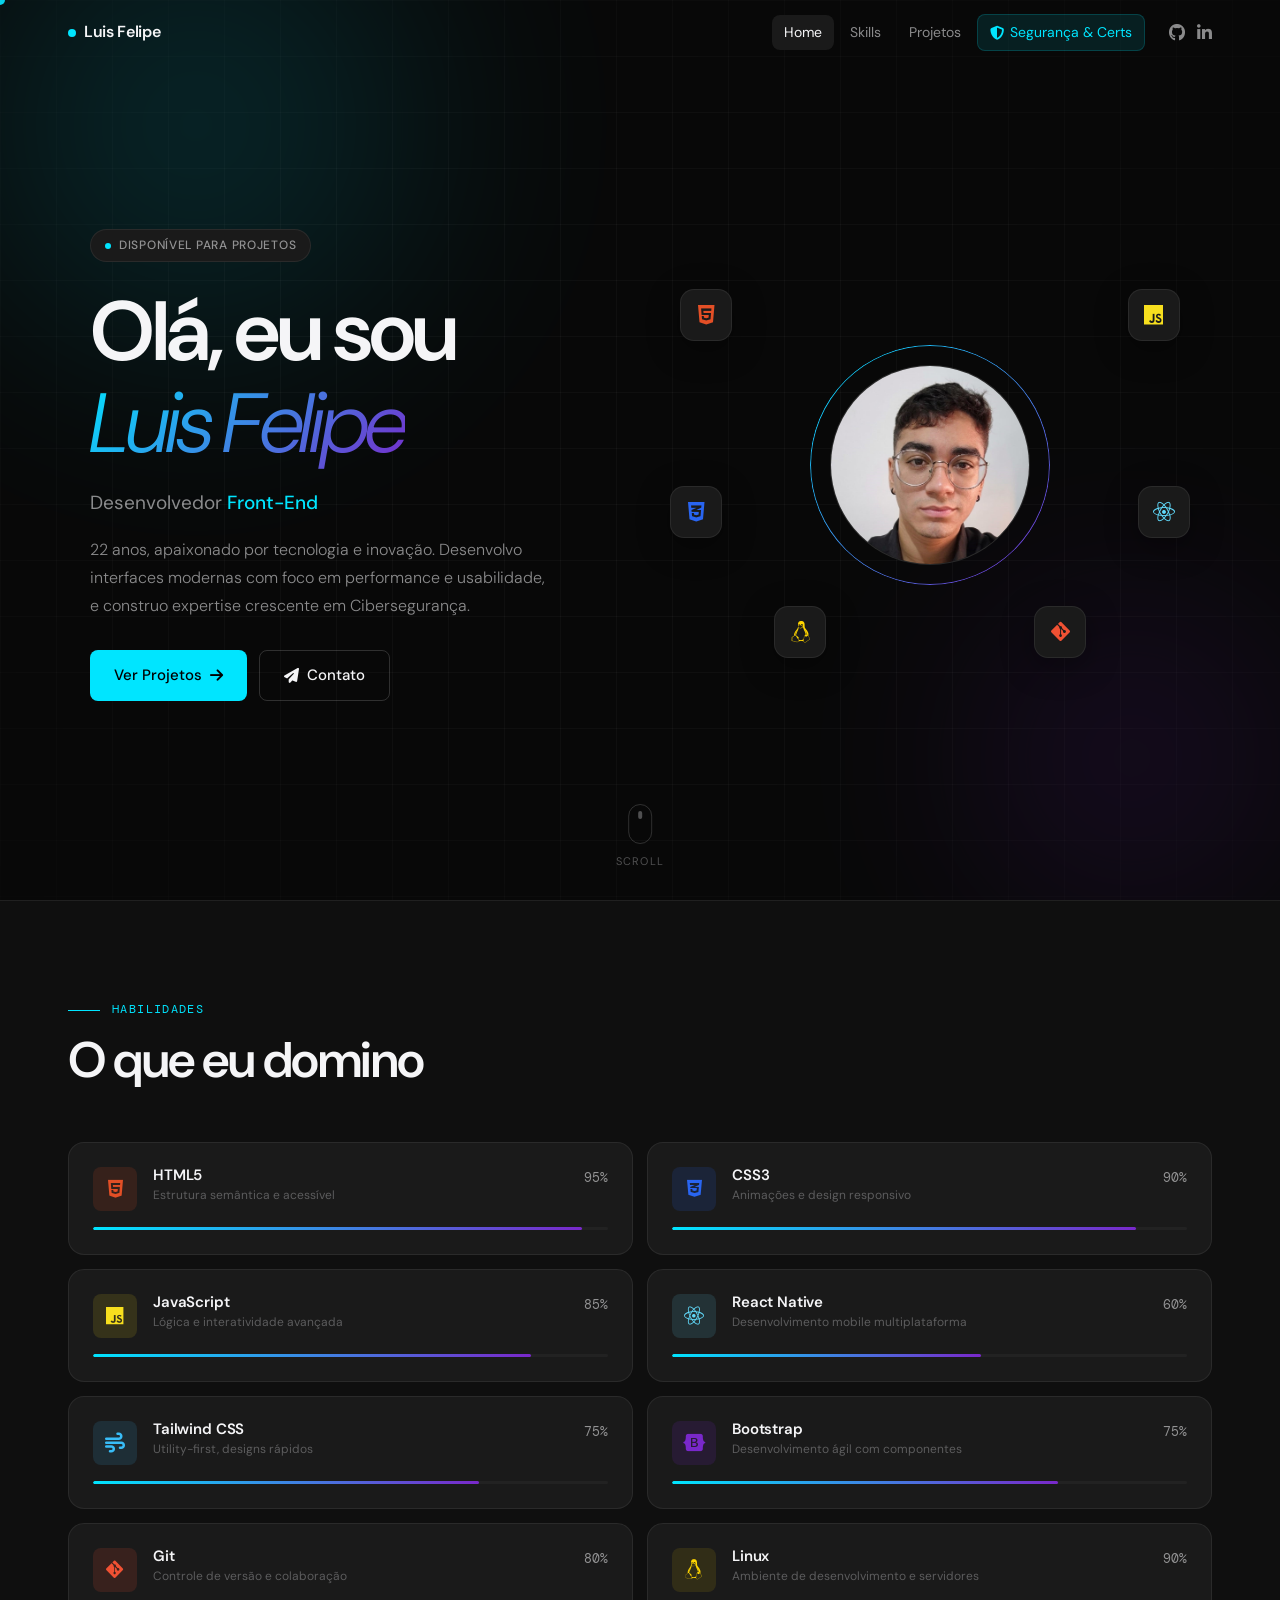
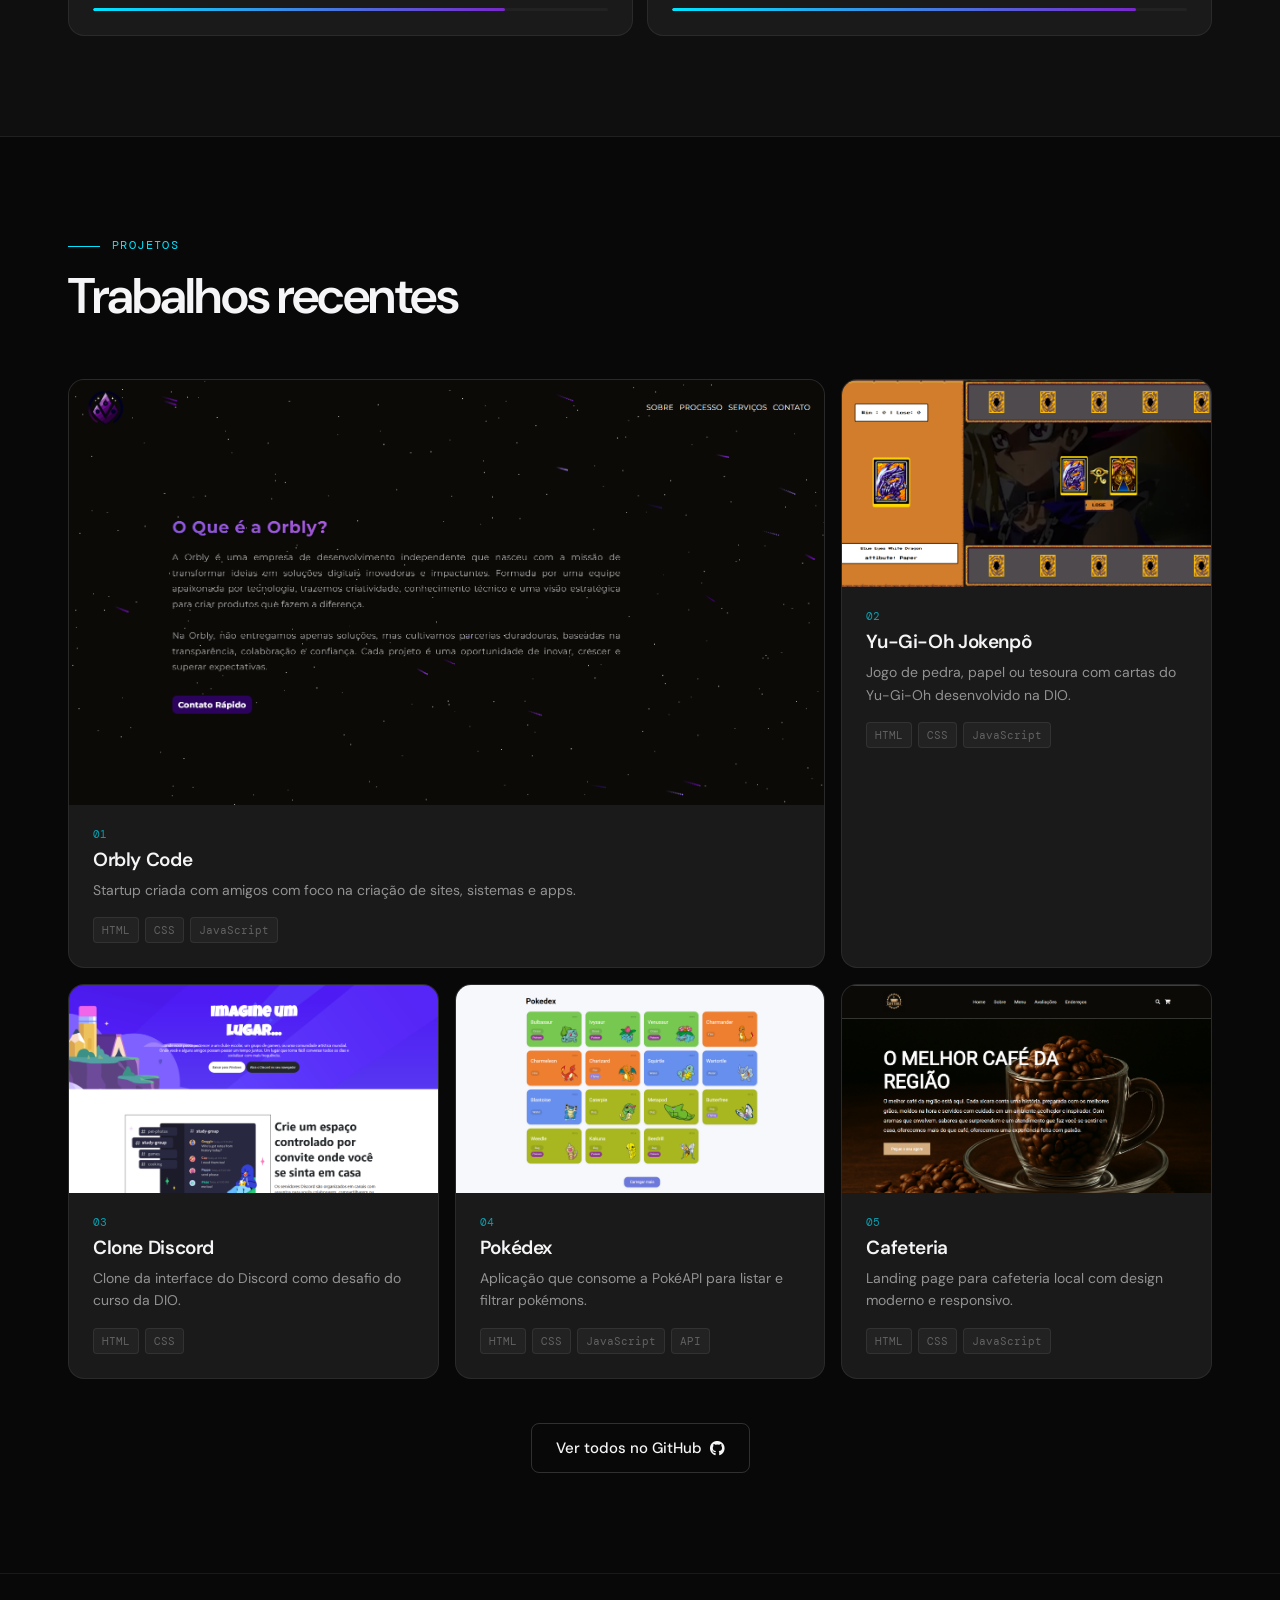
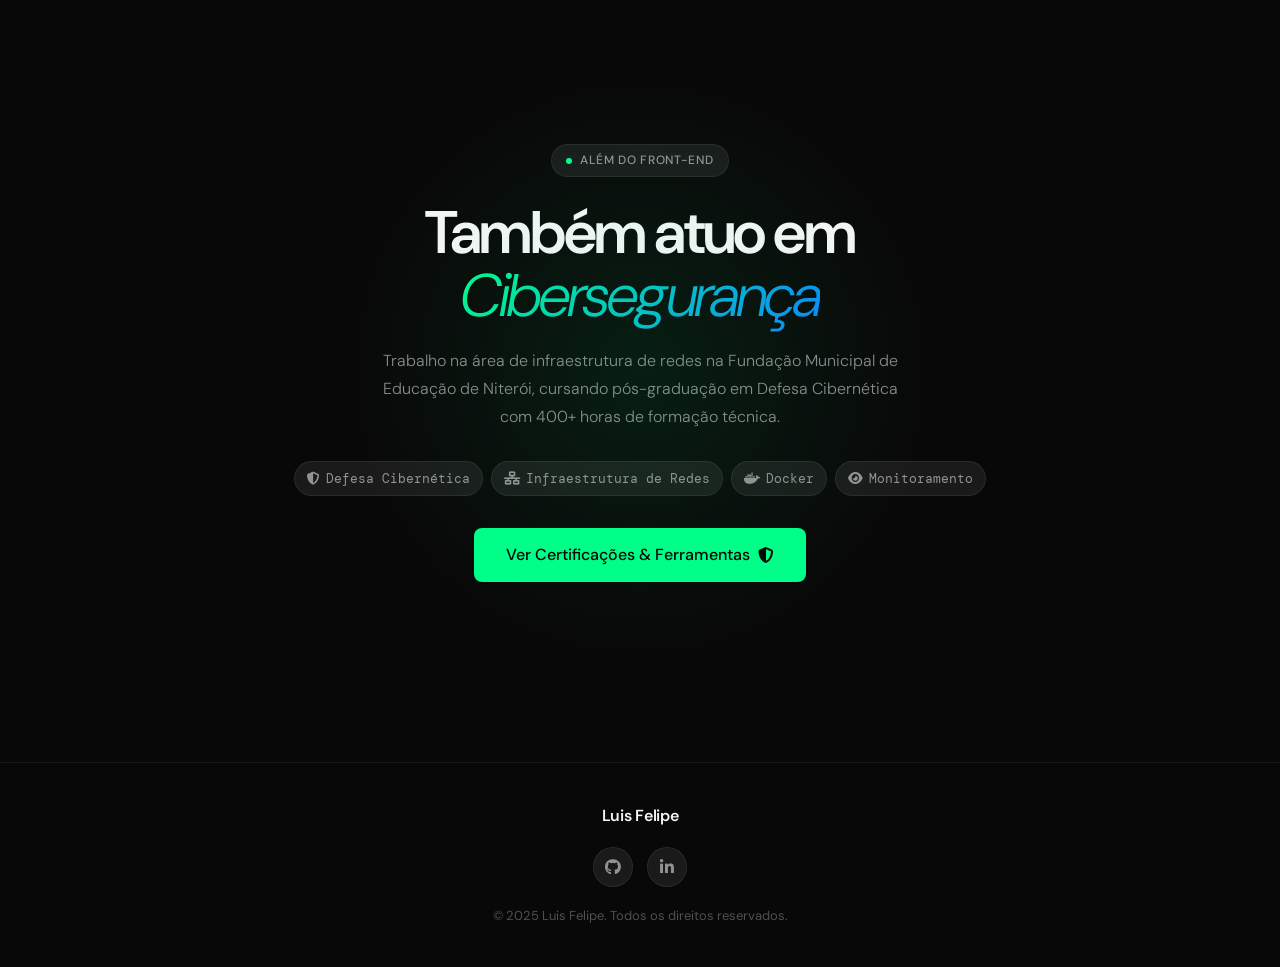
==== commit 88c10a4c: "feat: redesign completo do portfolio - Arquivo resp.css separado com 6 breakpoints (360px até 1440px" ====
--- a/index.html
+++ b/index.html
@@ -87,7 +87,6 @@
         <!-- AVATAR + FLOATING ICONS SIDE -->
         <div class="hero-visual reveal reveal--d2">
           <div class="avatar-wrap">
-            <!-- Imagem do avatar: substitua ./img/avatar.png pela sua foto -->
             <div class="avatar-ring"></div>
             <div class="avatar-placeholder">
               <img src="./img/Luis_Felipe.jpeg" alt="Minha Foto" class="avatar-img">
@@ -95,24 +94,12 @@
           </div>
 
           <!-- Ícones flutuantes -->
-          <div class="float-icon float-icon--html"    style="--delay:0s">
-            <i class="fab fa-html5"></i>
-          </div>
-          <div class="float-icon float-icon--css"     style="--delay:0.4s">
-            <i class="fab fa-css3-alt"></i>
-          </div>
-          <div class="float-icon float-icon--js"      style="--delay:0.8s">
-            <i class="fab fa-js"></i>
-          </div>
-          <div class="float-icon float-icon--react"   style="--delay:1.2s">
-            <i class="fab fa-react"></i>
-          </div>
-          <div class="float-icon float-icon--linux"   style="--delay:1.6s">
-            <i class="fab fa-linux"></i>
-          </div>
-          <div class="float-icon float-icon--git"     style="--delay:2s">
-            <i class="fab fa-git-alt"></i>
-          </div>
+          <div class="float-icon float-icon--html"  style="--delay:0s">  <i class="fab fa-html5"></i></div>
+          <div class="float-icon float-icon--css"   style="--delay:0.4s"><i class="fab fa-css3-alt"></i></div>
+          <div class="float-icon float-icon--js"    style="--delay:0.8s"><i class="fab fa-js"></i></div>
+          <div class="float-icon float-icon--react" style="--delay:1.2s"><i class="fab fa-react"></i></div>
+          <div class="float-icon float-icon--linux" style="--delay:1.6s"><i class="fab fa-linux"></i></div>
+          <div class="float-icon float-icon--git"   style="--delay:2s">  <i class="fab fa-git-alt"></i></div>
         </div>
       </div>
 
@@ -137,10 +124,7 @@
           <div class="skill-item">
             <div class="skill-header">
               <div class="skill-icon-wrap html"><i class="fab fa-html5"></i></div>
-              <div class="skill-info">
-                <h3 class="skill-name">HTML5</h3>
-                <p class="skill-sub">Estrutura semântica e acessível</p>
-              </div>
+              <div class="skill-info"><h3 class="skill-name">HTML5</h3><p class="skill-sub">Estrutura semântica e acessível</p></div>
               <span class="skill-pct">95%</span>
             </div>
             <div class="skill-bar"><div class="skill-fill" data-w="95"></div></div>
@@ -149,10 +133,7 @@
           <div class="skill-item">
             <div class="skill-header">
               <div class="skill-icon-wrap css"><i class="fab fa-css3-alt"></i></div>
-              <div class="skill-info">
-                <h3 class="skill-name">CSS3</h3>
-                <p class="skill-sub">Animações e design responsivo</p>
-              </div>
+              <div class="skill-info"><h3 class="skill-name">CSS3</h3><p class="skill-sub">Animações e design responsivo</p></div>
               <span class="skill-pct">90%</span>
             </div>
             <div class="skill-bar"><div class="skill-fill" data-w="90"></div></div>
@@ -161,10 +142,7 @@
           <div class="skill-item">
             <div class="skill-header">
               <div class="skill-icon-wrap js"><i class="fab fa-js"></i></div>
-              <div class="skill-info">
-                <h3 class="skill-name">JavaScript</h3>
-                <p class="skill-sub">Lógica e interatividade avançada</p>
-              </div>
+              <div class="skill-info"><h3 class="skill-name">JavaScript</h3><p class="skill-sub">Lógica e interatividade avançada</p></div>
               <span class="skill-pct">85%</span>
             </div>
             <div class="skill-bar"><div class="skill-fill" data-w="85"></div></div>
@@ -173,10 +151,7 @@
           <div class="skill-item">
             <div class="skill-header">
               <div class="skill-icon-wrap react"><i class="fab fa-react"></i></div>
-              <div class="skill-info">
-                <h3 class="skill-name">React Native</h3>
-                <p class="skill-sub">Desenvolvimento mobile multiplataforma</p>
-              </div>
+              <div class="skill-info"><h3 class="skill-name">React Native</h3><p class="skill-sub">Desenvolvimento mobile multiplataforma</p></div>
               <span class="skill-pct">60%</span>
             </div>
             <div class="skill-bar"><div class="skill-fill" data-w="60"></div></div>
@@ -185,10 +160,7 @@
           <div class="skill-item">
             <div class="skill-header">
               <div class="skill-icon-wrap tw"><i class="fas fa-wind"></i></div>
-              <div class="skill-info">
-                <h3 class="skill-name">Tailwind CSS</h3>
-                <p class="skill-sub">Utility-first, designs rápidos</p>
-              </div>
+              <div class="skill-info"><h3 class="skill-name">Tailwind CSS</h3><p class="skill-sub">Utility-first, designs rápidos</p></div>
               <span class="skill-pct">75%</span>
             </div>
             <div class="skill-bar"><div class="skill-fill" data-w="75"></div></div>
@@ -197,10 +169,7 @@
           <div class="skill-item">
             <div class="skill-header">
               <div class="skill-icon-wrap bs"><i class="fab fa-bootstrap"></i></div>
-              <div class="skill-info">
-                <h3 class="skill-name">Bootstrap</h3>
-                <p class="skill-sub">Desenvolvimento ágil com componentes</p>
-              </div>
+              <div class="skill-info"><h3 class="skill-name">Bootstrap</h3><p class="skill-sub">Desenvolvimento ágil com componentes</p></div>
               <span class="skill-pct">75%</span>
             </div>
             <div class="skill-bar"><div class="skill-fill" data-w="75"></div></div>
@@ -209,10 +178,7 @@
           <div class="skill-item">
             <div class="skill-header">
               <div class="skill-icon-wrap git"><i class="fab fa-git-alt"></i></div>
-              <div class="skill-info">
-                <h3 class="skill-name">Git</h3>
-                <p class="skill-sub">Controle de versão e colaboração</p>
-              </div>
+              <div class="skill-info"><h3 class="skill-name">Git</h3><p class="skill-sub">Controle de versão e colaboração</p></div>
               <span class="skill-pct">80%</span>
             </div>
             <div class="skill-bar"><div class="skill-fill" data-w="80"></div></div>
@@ -221,10 +187,7 @@
           <div class="skill-item">
             <div class="skill-header">
               <div class="skill-icon-wrap linux"><i class="fab fa-linux"></i></div>
-              <div class="skill-info">
-                <h3 class="skill-name">Linux</h3>
-                <p class="skill-sub">Ambiente de desenvolvimento e servidores</p>
-              </div>
+              <div class="skill-info"><h3 class="skill-name">Linux</h3><p class="skill-sub">Ambiente de desenvolvimento e servidores</p></div>
               <span class="skill-pct">90%</span>
             </div>
             <div class="skill-bar"><div class="skill-fill" data-w="90"></div></div>
@@ -250,8 +213,8 @@
               <img src="./img/orblyCode.png" alt="Site OrblyCode" loading="lazy">
               <div class="project-overlay">
                 <div class="project-links">
-                  <a href="https://orblycode.com.br/"                  target="_blank" rel="noopener noreferrer" class="plink" title="Ver site"><i class="fas fa-external-link-alt"></i></a>
-                  <a href="https://github.com/Luisbmth/orblycode"       target="_blank" rel="noopener noreferrer" class="plink" title="GitHub"><i class="fab fa-github"></i></a>
+                  <a href="https://orblycode.com.br/" target="_blank" rel="noopener noreferrer" class="plink" title="Ver site"><i class="fas fa-external-link-alt"></i></a>
+                  <a href="https://github.com/Luisbmth/orblycode" target="_blank" rel="noopener noreferrer" class="plink" title="GitHub"><i class="fab fa-github"></i></a>
                 </div>
               </div>
             </div>
@@ -340,6 +303,42 @@
         </div>
       </div>
     </section>
+
+    <!-- ══ CTA — SEGURANÇA ══ -->
+    <section class="cta-security">
+      <div class="section-container">
+        <div class="cta-security__inner">
+          <div class="cta-security__orb"></div>
+
+          <div class="cta-security__badge">
+            <span class="eyebrow-dot eyebrow-dot--sec"></span>
+            <span>Além do Front-End</span>
+          </div>
+
+          <h2 class="cta-security__title">
+            Também atuo em<br>
+            <em>Cibersegurança</em>
+          </h2>
+
+          <p class="cta-security__desc">
+            Trabalho na área de infraestrutura de redes na Fundação Municipal de Educação de Niterói,
+            cursando pós-graduação em Defesa Cibernética com 400+ horas de formação técnica.
+          </p>
+
+          <div class="cta-security__chips">
+            <span class="cta-chip"><i class="fas fa-shield-alt"></i> Defesa Cibernética</span>
+            <span class="cta-chip"><i class="fas fa-network-wired"></i> Infraestrutura de Redes</span>
+            <span class="cta-chip"><i class="fab fa-docker"></i> Docker</span>
+            <span class="cta-chip"><i class="fas fa-eye"></i> Monitoramento</span>
+          </div>
+
+          <a href="security.html" class="btn btn--sec cta-security__btn">
+            Ver Certificações &amp; Ferramentas <i class="fas fa-shield-alt"></i>
+          </a>
+        </div>
+      </div>
+    </section>
+
   </main>
 
   <footer class="footer">
--- a/css/style.css
+++ b/css/style.css
@@ -275,6 +275,15 @@
   height: 420px;
 }
 
+.avatar-img {
+  width: 100%;
+  height: 100%;
+  object-fit: cover;
+  object-position: center top;
+  border-radius: 100%;
+  
+}
+
 .avatar-wrap {
   position: relative;
   width: 220px; height: 220px;
@@ -317,14 +326,7 @@
   object-fit: cover;
   border: 2px solid var(--surface-2);
 }
-.avatar-img {
-  width: 100%;
-  height: 100%;
-  object-fit: cover;
-  object-position: center top;
-  border-radius: 100%;
-  
-}
+
 /* ── Floating Icons ── */
 .float-icon {
   position: absolute;
@@ -359,7 +361,7 @@
 .float-icon--lock   { top: 55%;  left: 0%;   color: #00e5ff; }
 .float-icon--google { top: 8%;   right: 2%;  color: #4285f4; }
 .float-icon--eye    { top: 55%;  right: 0%;  color: #ff9f0a; }
-.float-icon--code   { bottom: 4%; left: 20%; color: var(--txt-2); }
+.float-icon--code   { bottom: 93%; left: 33%; color: var(--txt-2); }
 
 /* ── Stats Row (security hero) ── */
 .sec-stats {
@@ -538,11 +540,6 @@
   transition: border-color .3s, transform .25s var(--ease);
 }
 .cert-card:hover { border-color: var(--border-hover); transform: translateX(5px); }
-.cert-card--highlight {
-  border-color: rgba(0,255,136,.2);
-  background: linear-gradient(135deg, var(--surface) 0%, rgba(0,255,136,.04) 100%);
-}
-.cert-card--highlight:hover { border-color: rgba(0,255,136,.38); }
 
 .cert-icon {
   width: 50px; height: 50px; border-radius: var(--radius-sm); flex-shrink: 0;
@@ -640,4 +637,159 @@
 }
 .back-top.visible { opacity: 1; visibility: visible; }
 .back-top:hover { background: var(--accent); color: #000; border-color: transparent; transform: translateY(-3px); }
-.page--security .back-top:hover { background: var(--sec); }+.page--security .back-top:hover { background: var(--sec); }
+
+
+/* ══════════════════════════════════════════
+   CTA SECURITY — seção no final do index
+   ══════════════════════════════════════════ */
+.cta-security {
+  background: var(--bg);
+  border-top: 1px solid var(--border);
+}
+
+.cta-security__inner {
+  position: relative;
+  max-width: 760px;
+  margin: 0 auto;
+  text-align: center;
+  padding: 7rem 2.4rem 8rem;
+  overflow: hidden;
+}
+
+/* orb decorativo */
+.cta-security__orb {
+  position: absolute;
+  width: 600px; height: 600px;
+  border-radius: 50%;
+  background: radial-gradient(circle, rgba(0,255,136,.09) 0%, transparent 70%);
+  top: 50%; left: 50%;
+  transform: translate(-50%, -50%);
+  pointer-events: none;
+  animation: orb 18s ease-in-out infinite alternate;
+}
+
+.cta-security__badge {
+  display: inline-flex; align-items: center; gap: .8rem;
+  font-size: 1.2rem; font-weight: 500; text-transform: uppercase; letter-spacing: .06em;
+  color: var(--txt-2); background: var(--surface);
+  border: 1px solid var(--border); border-radius: 100px;
+  padding: .55rem 1.4rem; margin-bottom: 2.4rem;
+}
+
+.cta-security__title {
+  font-size: clamp(3.6rem, 6vw, 6rem);
+  font-weight: 600; letter-spacing: -.04em;
+  line-height: 1.05; margin-bottom: 2rem; color: var(--txt);
+}
+
+.cta-security__title em {
+  font-style: italic; font-weight: 300;
+  background: linear-gradient(135deg, var(--sec) 0%, #0a84ff 100%);
+  -webkit-background-clip: text; background-clip: text; color: transparent;
+}
+
+.cta-security__desc {
+  font-size: 1.6rem; color: var(--txt-2); line-height: 1.75;
+  font-weight: 300; margin-bottom: 3rem; max-width: 540px; margin-left: auto; margin-right: auto;
+}
+
+.cta-security__chips {
+  display: flex; gap: .8rem; justify-content: center; flex-wrap: wrap;
+  margin-bottom: 3.2rem;
+}
+
+.cta-chip {
+  display: inline-flex; align-items: center; gap: .6rem;
+  font-size: 1.3rem; font-family: 'DM Mono', monospace;
+  color: var(--txt-2); background: var(--surface);
+  border: 1px solid var(--border); border-radius: 100px;
+  padding: .55rem 1.2rem;
+  transition: border-color .2s, color .2s;
+}
+.cta-chip:hover { border-color: var(--sec); color: var(--sec); }
+
+.cta-security__btn {
+  font-size: 1.6rem;
+  padding: 1.4rem 3.2rem;
+}
+
+
+/* ══════════════════════════════════════════
+   SEC-TOOLS — ferramentas de segurança
+   ══════════════════════════════════════════ */
+.sec-tools {
+  background: var(--bg);
+  border-top: 1px solid var(--border);
+  border-bottom: 1px solid var(--border);
+}
+
+.sec-tools-grid {
+  display: grid;
+  grid-template-columns: repeat(2, 1fr);
+  gap: 1.6rem;
+}
+
+.sec-tool-card {
+  background: var(--surface);
+  border: 1px solid var(--border);
+  border-radius: var(--radius);
+  padding: 2.6rem 2.4rem;
+  transition: border-color .3s, transform .3s var(--ease), box-shadow .3s;
+  opacity: 0; transform: translateY(20px);
+}
+
+.sec-tool-card.in-view {
+  opacity: 1; transform: none;
+  transition: opacity .6s var(--ease), transform .6s var(--ease), border-color .3s, box-shadow .3s;
+}
+
+.sec-tool-card:hover {
+  border-color: rgba(0,255,136,.3);
+  transform: translateY(-5px);
+  box-shadow: 0 16px 48px rgba(0,255,136,.06);
+}
+
+.sec-tool-header {
+  display: flex; align-items: flex-start; gap: 1.6rem; margin-bottom: 1.8rem;
+}
+
+.sec-tool-icon {
+  width: 50px; height: 50px; border-radius: var(--radius-sm);
+  display: flex; align-items: center; justify-content: center;
+  font-size: 2.2rem; flex-shrink: 0;
+}
+.sec-tool-icon--docker  { background: rgba(36,150,237,.14); color: #2496ed; }
+.sec-tool-icon--zabbix  { background: rgba(220,50,50,.14);  color: #dc3232; }
+.sec-tool-icon--ad      { background: rgba(0,120,212,.14);  color: #0078d4; }
+.sec-tool-icon--wazuh   { background: rgba(0,255,136,.12);  color: var(--sec); }
+
+.sec-tool-info { flex: 1; min-width: 0; }
+.sec-tool-name { font-size: 1.6rem; font-weight: 600; letter-spacing: -.01em; margin-bottom: .2rem; }
+.sec-tool-sub  { font-size: 1.2rem; color: var(--txt-3); }
+
+.sec-tool-pct  {
+  font-family: 'DM Mono', monospace; font-size: 1.3rem;
+  color: var(--sec); flex-shrink: 0; font-weight: 500;
+}
+
+.sec-tool-bar {
+  height: 3px; background: var(--surface-2); border-radius: 2px;
+  overflow: hidden; margin-bottom: 1.6rem;
+}
+
+.sec-tool-fill {
+  height: 100%; width: 0; border-radius: 2px;
+  background: linear-gradient(90deg, var(--sec) 0%, #0a84ff 100%);
+  transition: width 1.3s var(--ease);
+}
+
+.sec-tool-tags {
+  display: flex; flex-wrap: wrap; gap: .6rem;
+}
+
+.sec-tool-tags span {
+  font-family: 'DM Mono', monospace; font-size: 1.1rem;
+  color: var(--txt-3); background: var(--surface-2);
+  border: 1px solid var(--border); border-radius: 4px; padding: .3rem .8rem;
+}
--- a/css/resp.css
+++ b/css/resp.css
@@ -61,7 +61,7 @@
   .float-icon--lock   { top: 52%;  left: 2%; }
   .float-icon--google { top: 6%;   right: 4%; }
   .float-icon--eye    { top: 52%;  right: 2%; }
-  .float-icon--code   { bottom: 2%; left: 24%; }
+  .float-icon--code   { bottom: 93%; left: 33%; }
 
   /* Stats segurança */
   .sec-stats { gap: 1.2rem; }
@@ -174,8 +174,42 @@
 /* ────────────────────────────────────────────
    Landscape em altura baixa (ex: iPhone landscape)
    ──────────────────────────────────────────── */
+@media (max-width: 900px) {
+  .hero-scroll { display: none; }
+}
+
 @media (max-height: 500px) and (orientation: landscape) {
   .hero { min-height: unset; padding: 8rem 2.4rem 4rem; }
   .hero-scroll { display: none; }
   .hero-visual { height: 260px; }
+}
+
+
+/* ════════════════════════════════
+   CTA SECURITY — responsivo
+   ════════════════════════════════ */
+@media (max-width: 680px) {
+  .cta-security__title { font-size: clamp(3rem, 8vw, 4.8rem); }
+  .cta-security__btn   { width: 100%; max-width: 340px; justify-content: center; }
+  .cta-security__chips { gap: .6rem; }
+  .cta-chip            { font-size: 1.2rem; padding: .5rem 1rem; }
+}
+
+@media (max-width: 480px) {
+  .cta-security__inner { padding: 5rem 1.6rem 6rem; }
+  .cta-security__desc  { font-size: 1.5rem; }
+}
+
+/* ════════════════════════════════
+   SEC-TOOLS — responsivo
+   ════════════════════════════════ */
+@media (max-width: 900px) {
+  .sec-tools-grid { grid-template-columns: 1fr; }
+}
+
+@media (max-width: 480px) {
+  .sec-tool-card   { padding: 2rem 1.8rem; }
+  .sec-tool-header { flex-wrap: wrap; gap: 1.2rem; }
+  .sec-tool-pct    { margin-left: auto; }
+  .sec-tool-name   { font-size: 1.5rem; }
 }
